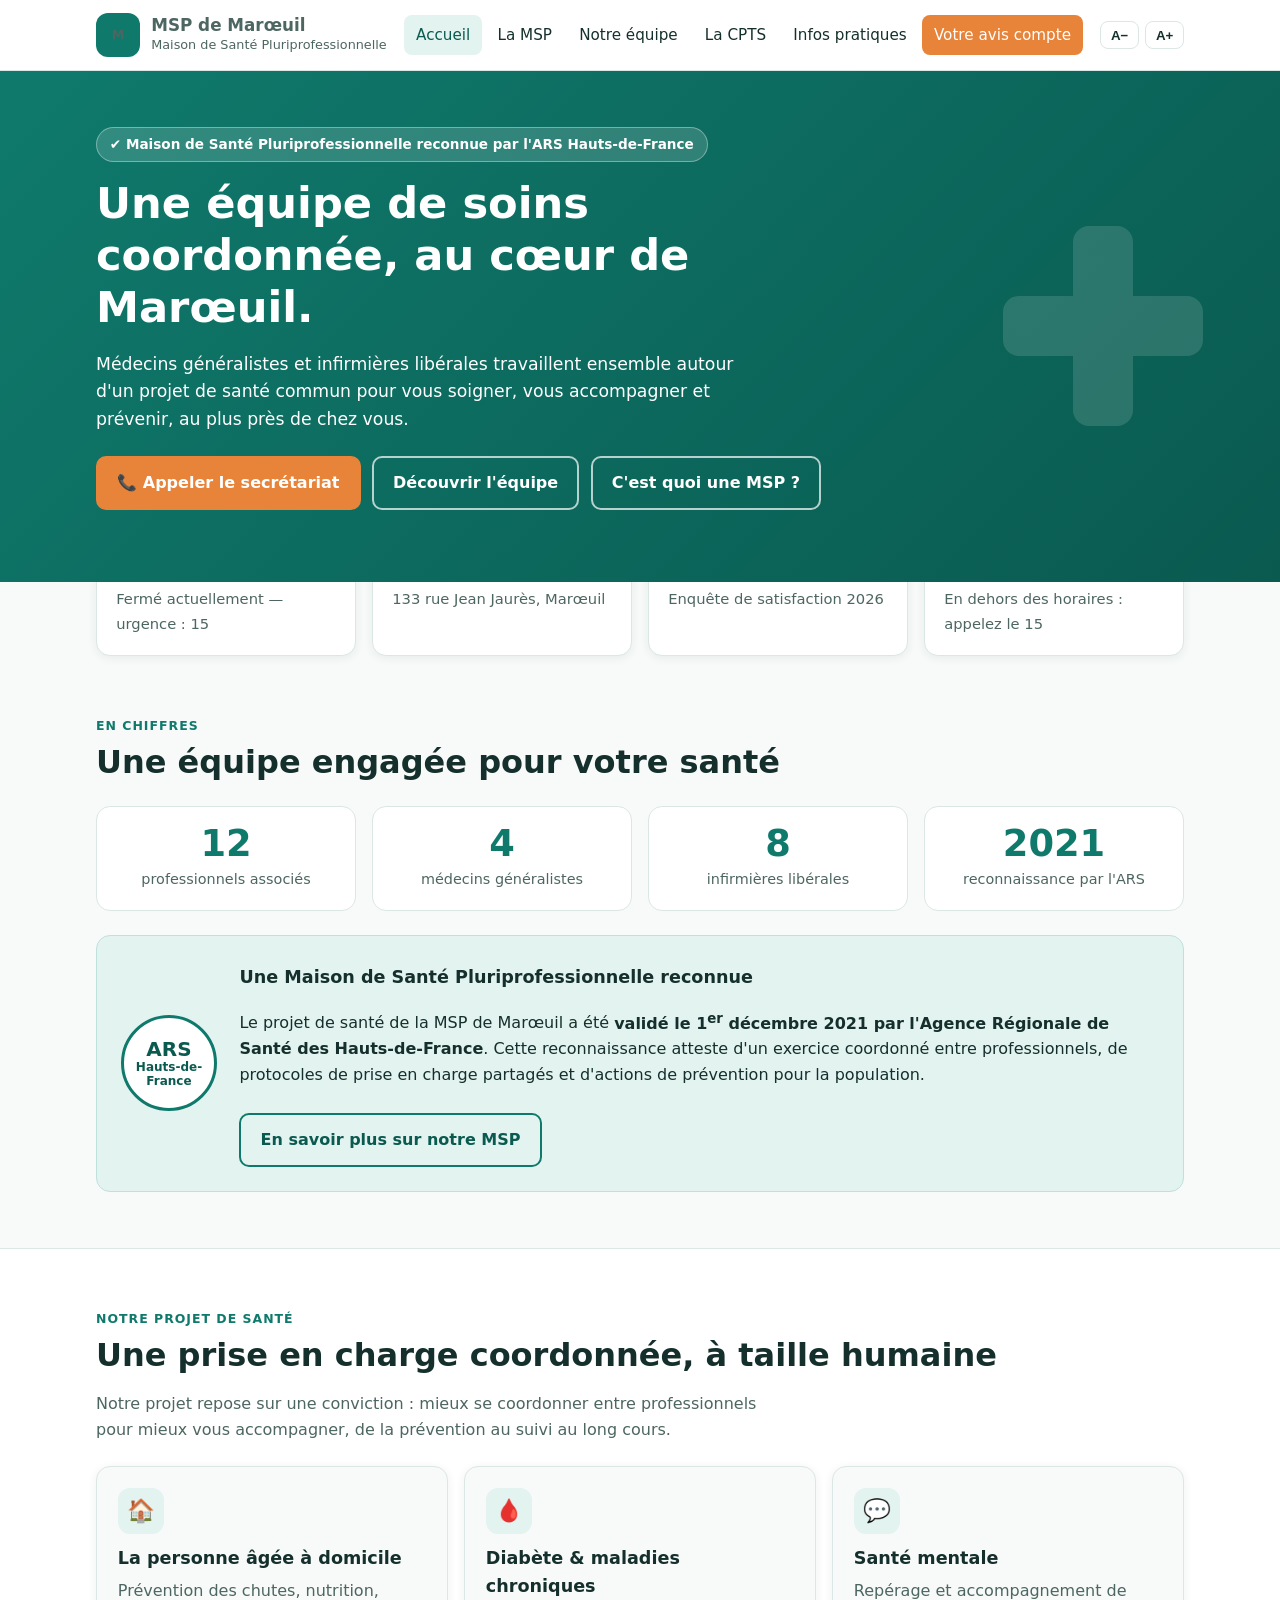
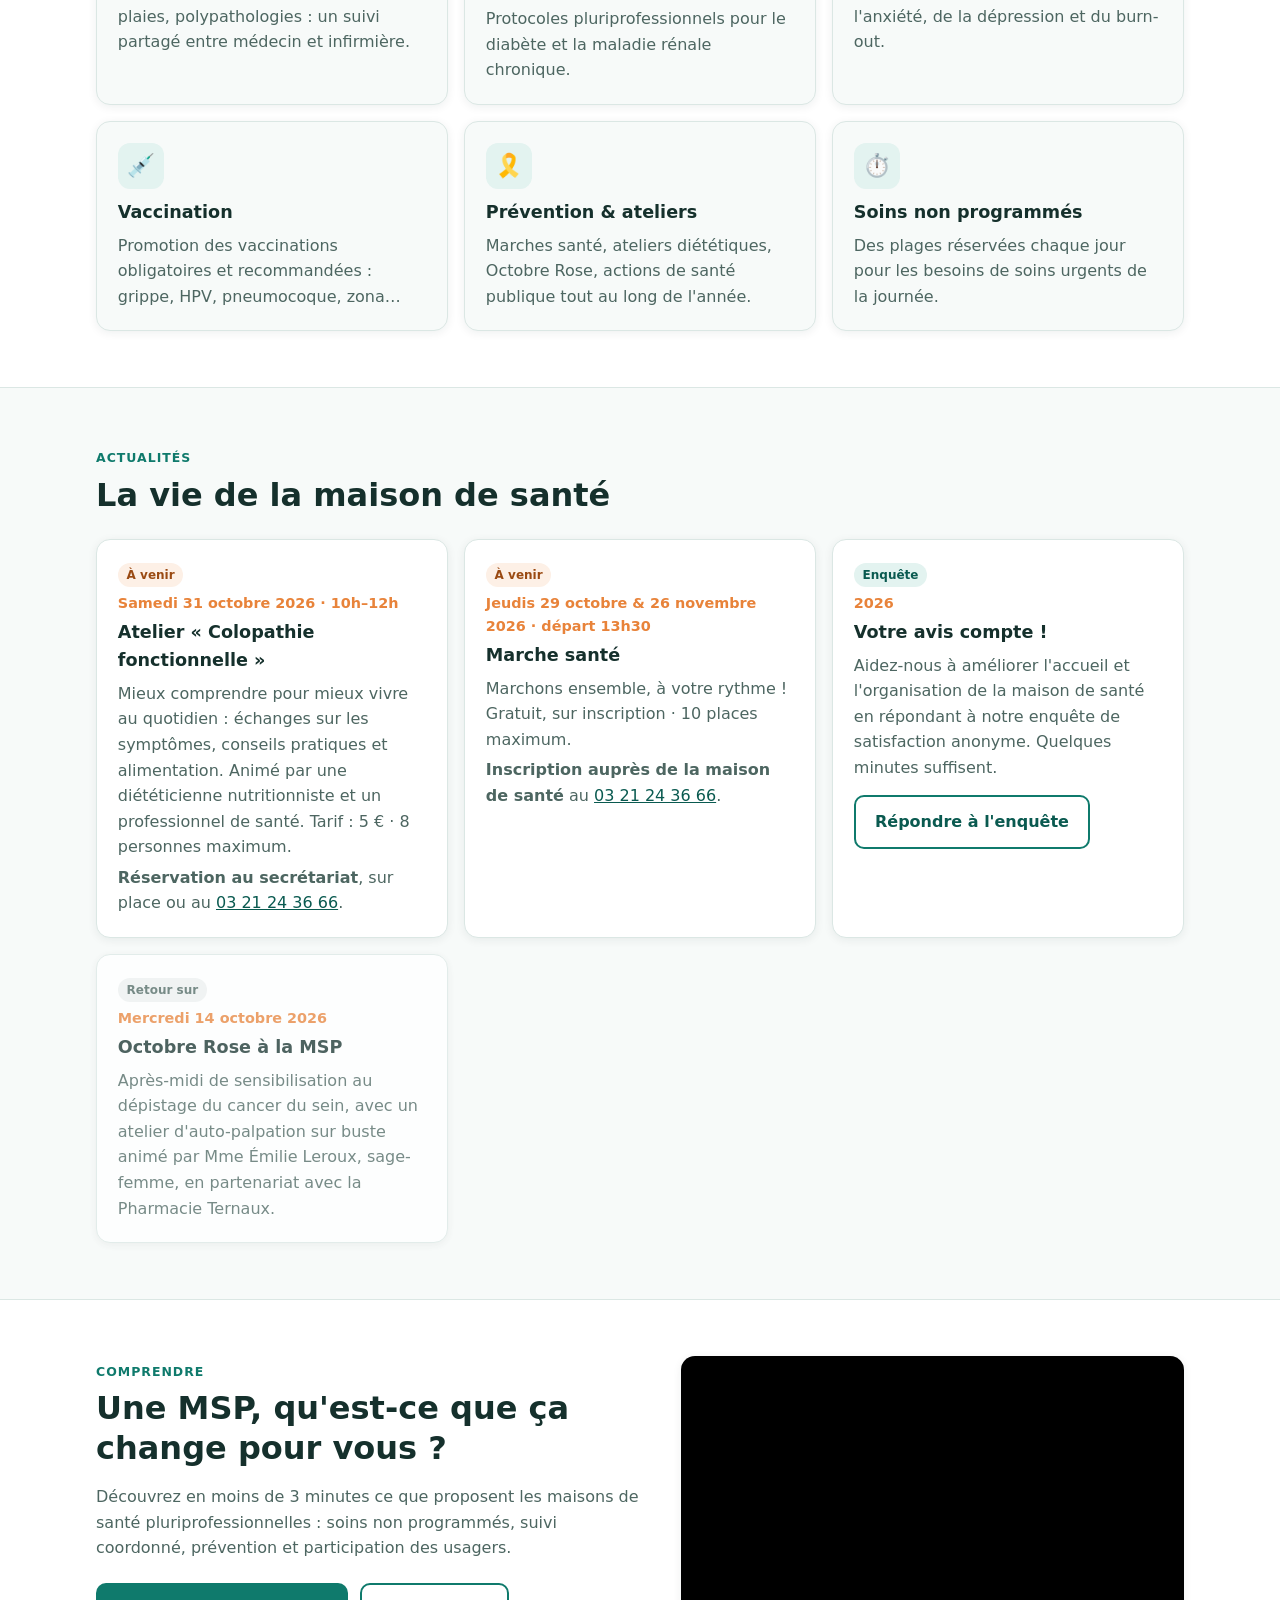
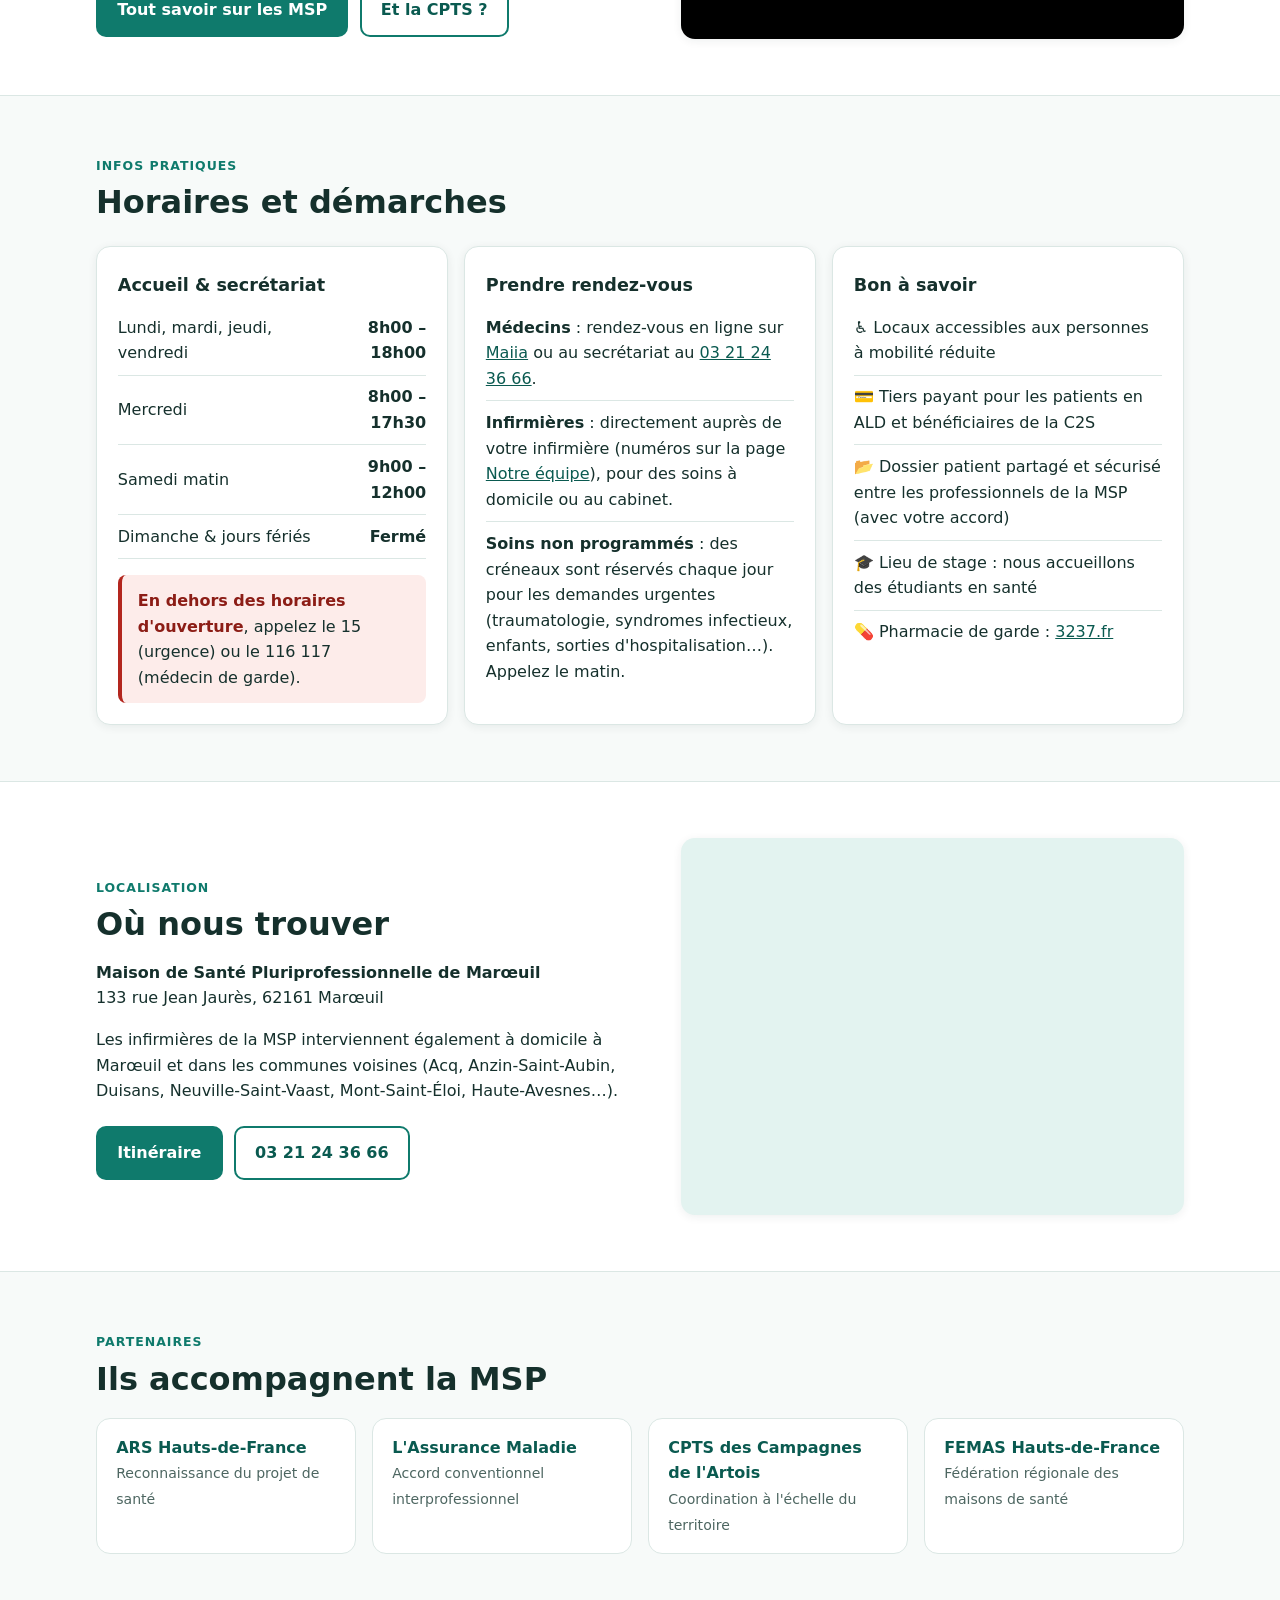
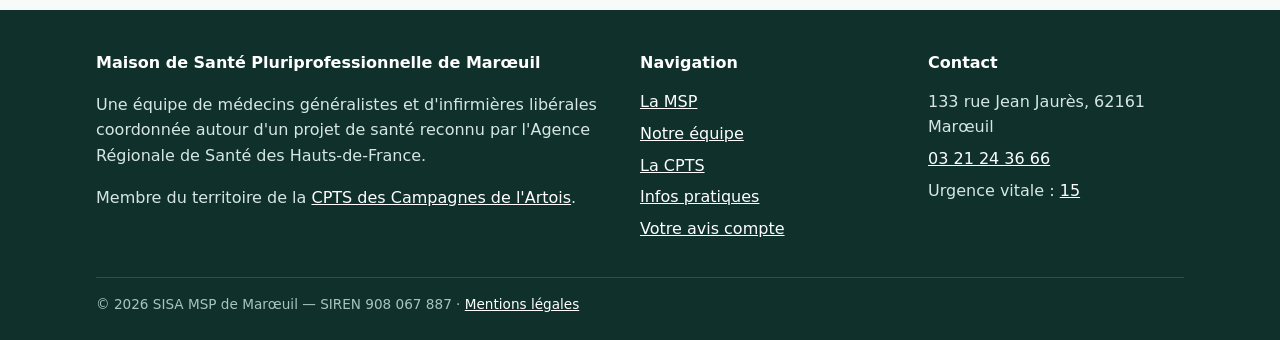
==== index.html @ 95bd5601 "Add files via upload" ====
<!DOCTYPE html>
<html lang="fr">
<head>
<meta charset="utf-8">
<meta name="viewport" content="width=device-width, initial-scale=1">
<title>MSP de Marœuil — Maison de Santé Pluriprofessionnelle</title>
<meta name="description" content="Maison de Santé Pluriprofessionnelle de Marœuil reconnue par l'ARS Hauts-de-France : équipe, horaires, actualités et informations pratiques.">
<link rel="stylesheet" href="style.css">
<link rel="icon" href="data:image/svg+xml,%3Csvg xmlns='http://www.w3.org/2000/svg' viewBox='0 0 32 32'%3E%3Crect width='32' height='32' rx='8' fill='%230f7a6c'/%3E%3Cpath d='M13 7h6v6h6v6h-6v6h-6v-6H7v-6h6z' fill='%23fff'/%3E%3C/svg%3E">
</head>
<body>
<div class="progress" aria-hidden="true"></div>
<a class="skip" href="#main">Aller au contenu</a>
<header class="site">
  <div class="wrap bar">
    <a class="brand" href="index.html"><span class="logo" aria-hidden="true">M</span><span><strong>MSP de Marœuil</strong><span>Maison de Santé Pluriprofessionnelle</span></span></a>
    <nav class="main" aria-label="Navigation principale"><ul><li><a href="index.html" aria-current="page">Accueil</a></li><li><a href="msp.html">La MSP</a></li><li><a href="equipe.html">Notre équipe</a></li><li><a href="cpts.html">La CPTS</a></li><li><a href="index.html#infos">Infos pratiques</a></li><li><a class="cta" href="avis.html">Votre avis compte</a></li></ul></nav>
    <div class="tools">
      <button class="btn-icon" data-fs="-10" aria-label="Réduire la taille du texte">A−</button>
      <button class="btn-icon" data-fs="10" aria-label="Agrandir la taille du texte">A+</button>
      <button class="btn-icon menu-toggle" aria-expanded="false" aria-label="Ouvrir le menu">☰</button>
    </div>
  </div>
</header>
<main id="main">

<section class="hero">
  <div class="bubbles" aria-hidden="true"><span></span><span></span><span></span><span></span><span></span><span></span></div><div class="cross" aria-hidden="true"></div>
  <div class="wrap">
    <span class="label">✔ Maison de Santé Pluriprofessionnelle reconnue par l'ARS Hauts-de-France</span>
    <h1>Une équipe de soins coordonnée, au cœur de Marœuil.</h1>
    <p>Médecins généralistes et infirmières libérales travaillent ensemble autour d'un projet de santé commun pour vous soigner, vous accompagner et prévenir, au plus près de chez vous.</p>
    <div class="actions">
      <a class="btn primary" href="tel:+33321243666">📞 Appeler le secrétariat</a>
      <a class="btn ghost" href="equipe.html">Découvrir l'équipe</a>
      <a class="btn ghost" href="msp.html">C'est quoi une MSP ?</a>
    </div>
  </div>
</section>

<div class="wrap quick">
  <div class="grid">
    <a class="qcard reveal" href="#infos"><strong>Horaires</strong><span id="open-status">Lun–ven 8h–18h (mer. 17h30) · sam 9h–12h</span></a>
    <a class="qcard reveal d1" href="#localisation"><strong>Nous trouver</strong><span>133 rue Jean Jaurès, Marœuil</span></a>
    <a class="qcard reveal d2" href="avis.html"><strong>Votre avis compte</strong><span>Enquête de satisfaction 2026</span></a>
    <a class="qcard urgent reveal d3" href="tel:15"><strong>Urgence</strong><span>En dehors des horaires : appelez le 15</span></a>
  </div>
</div>

<section class="block">
  <div class="wrap">
    <span class="eyebrow">En chiffres</span>
    <h2>Une équipe engagée pour votre santé</h2>
    <div class="stats">
      <div class="stat reveal"><div class="num" data-count="12">12</div><div class="lbl">professionnels associés</div></div>
      <div class="stat reveal d1"><div class="num" data-count="4">4</div><div class="lbl">médecins généralistes</div></div>
      <div class="stat reveal d2"><div class="num" data-count="8">8</div><div class="lbl">infirmières libérales</div></div>
      <div class="stat reveal d3"><div class="num" data-count="2021">2021</div><div class="lbl">reconnaissance par l'ARS</div></div>
    </div>
    <div class="label-ars reveal">
      <div class="seal"><span><b>ARS</b>Hauts-de-<br>France</span></div>
      <div>
        <h3>Une Maison de Santé Pluriprofessionnelle reconnue</h3>
        <p>Le projet de santé de la MSP de Marœuil a été <strong>validé le 1<sup>er</sup> décembre 2021 par l'Agence Régionale de Santé des Hauts-de-France</strong>. Cette reconnaissance atteste d'un exercice coordonné entre professionnels, de protocoles de prise en charge partagés et d'actions de prévention pour la population.</p>
        <a class="btn outline" href="msp.html" style="margin-top:.6rem">En savoir plus sur notre MSP</a>
      </div>
    </div>
  </div>
</section>

<section class="block alt" id="projet">
  <div class="wrap">
    <span class="eyebrow">Notre projet de santé</span>
    <h2>Une prise en charge coordonnée, à taille humaine</h2>
    <p class="lead">Notre projet repose sur une conviction : mieux se coordonner entre professionnels pour mieux vous accompagner, de la prévention au suivi au long cours.</p>
    <div class="cards">
      <div class="card reveal"><div class="ico">🏠</div><h3>La personne âgée à domicile</h3><p>Prévention des chutes, nutrition, plaies, polypathologies : un suivi partagé entre médecin et infirmière.</p></div>
      <div class="card reveal d1"><div class="ico">🩸</div><h3>Diabète &amp; maladies chroniques</h3><p>Protocoles pluriprofessionnels pour le diabète et la maladie rénale chronique.</p></div>
      <div class="card reveal d2"><div class="ico">💬</div><h3>Santé mentale</h3><p>Repérage et accompagnement de l'anxiété, de la dépression et du burn-out.</p></div>
      <div class="card reveal"><div class="ico">💉</div><h3>Vaccination</h3><p>Promotion des vaccinations obligatoires et recommandées : grippe, HPV, pneumocoque, zona…</p></div>
      <div class="card reveal d1"><div class="ico">🎗️</div><h3>Prévention &amp; ateliers</h3><p>Marches santé, ateliers diététiques, Octobre Rose, actions de santé publique tout au long de l'année.</p></div>
      <div class="card reveal d2"><div class="ico">⏱️</div><h3>Soins non programmés</h3><p>Des plages réservées chaque jour pour les besoins de soins urgents de la journée.</p></div>
    </div>
  </div>
</section>

<section class="block" id="actualites">
  <div class="wrap">
    <span class="eyebrow">Actualités</span>
    <h2>La vie de la maison de santé</h2>
    <div class="news">
      <article class="card reveal">
        <span class="tag orange">À venir</span>
        <p class="date">Samedi 31 octobre 2026 · 10h–12h</p>
        <h3>Atelier « Colopathie fonctionnelle »</h3>
        <p>Mieux comprendre pour mieux vivre au quotidien : échanges sur les symptômes, conseils pratiques et alimentation. Animé par une diététicienne nutritionniste et un professionnel de santé. Tarif : 5 € · 8 personnes maximum.</p>
        <p><strong>Réservation au secrétariat</strong>, sur place ou au <a href="tel:+33321243666">03 21 24 36 66</a>.</p>
      </article>
      <article class="card reveal d1">
        <span class="tag orange">À venir</span>
        <p class="date">Jeudis 29 octobre &amp; 26 novembre 2026 · départ 13h30</p>
        <h3>Marche santé</h3>
        <p>Marchons ensemble, à votre rythme ! Gratuit, sur inscription · 10 places maximum.</p>
        <p><strong>Inscription auprès de la maison de santé</strong> au <a href="tel:+33321243666">03 21 24 36 66</a>.</p>
      </article>
      <article class="card reveal d2">
        <span class="tag">Enquête</span>
        <p class="date">2026</p>
        <h3>Votre avis compte !</h3>
        <p>Aidez-nous à améliorer l'accueil et l'organisation de la maison de santé en répondant à notre enquête de satisfaction anonyme. Quelques minutes suffisent.</p>
        <p><a class="btn outline" href="avis.html" style="margin-top:.6rem">Répondre à l'enquête</a></p>
      </article>
      <article class="card past reveal">
        <span class="tag grey">Retour sur</span>
        <p class="date">Mercredi 14 octobre 2026</p>
        <h3>Octobre Rose à la MSP</h3>
        <p>Après-midi de sensibilisation au dépistage du cancer du sein, avec un atelier d'auto-palpation sur buste animé par Mme Émilie Leroux, sage-femme, en partenariat avec la Pharmacie Ternaux.</p>
      </article>
    </div>
  </div>
</section>

<section class="block alt">
  <div class="wrap two">
    <div class="reveal">
      <span class="eyebrow">Comprendre</span>
      <h2>Une MSP, qu'est-ce que ça change pour vous ?</h2>
      <p class="lead">Découvrez en moins de 3 minutes ce que proposent les maisons de santé pluriprofessionnelles : soins non programmés, suivi coordonné, prévention et participation des usagers.</p>
      <div class="actions"><a class="btn solid" href="msp.html">Tout savoir sur les MSP</a><a class="btn outline" href="cpts.html">Et la CPTS ?</a></div>
    </div>
    <div class="video reveal d1"><iframe src="https://www.youtube-nocookie.com/embed/typ_v4BaPTs" title="Vidéo de présentation des maisons de santé pluriprofessionnelles – FÉCOP et France Assos Santé" loading="lazy" allow="accelerometer; encrypted-media; gyroscope; picture-in-picture" allowfullscreen></iframe></div>
  </div>
</section>

<section class="block" id="infos">
  <div class="wrap">
    <span class="eyebrow">Infos pratiques</span>
    <h2>Horaires et démarches</h2>
    <div class="cards" style="grid-template-columns:repeat(auto-fit,minmax(280px,1fr))">
      <div class="card reveal">
        <h3>Accueil &amp; secrétariat</h3>
        <table class="hours"><tr><td>Lundi, mardi, jeudi, vendredi</td><td>8h00 – 18h00</td></tr><tr><td>Mercredi</td><td>8h00 – 17h30</td></tr><tr><td>Samedi matin</td><td>9h00 – 12h00</td></tr><tr><td>Dimanche &amp; jours fériés</td><td>Fermé</td></tr></table>
        <div class="alert"><strong>En dehors des horaires d'ouverture</strong>, appelez le 15 (urgence) ou le 116 117 (médecin de garde).</div>
      </div>
      <div class="card reveal d1">
        <h3>Prendre rendez-vous</h3>
        <ul class="clean">
          <li><strong>Médecins</strong> : rendez-vous en ligne sur <a href="https://www.maiia.com/" target="_blank" rel="noopener">Maiia</a> ou au secrétariat au <a href="tel:+33321243666">03 21 24 36 66</a>.</li>
          <li><strong>Infirmières</strong> : directement auprès de votre infirmière (numéros sur la page <a href="equipe.html">Notre équipe</a>), pour des soins à domicile ou au cabinet.</li>
          <li><strong>Soins non programmés</strong> : des créneaux sont réservés chaque jour pour les demandes urgentes (traumatologie, syndromes infectieux, enfants, sorties d'hospitalisation…). Appelez le matin.</li>
        </ul>
      </div>
      <div class="card reveal d2">
        <h3>Bon à savoir</h3>
        <ul class="clean">
          <li>♿ Locaux accessibles aux personnes à mobilité réduite</li>
          <li>💳 Tiers payant pour les patients en ALD et bénéficiaires de la C2S</li>
          <li>📂 Dossier patient partagé et sécurisé entre les professionnels de la MSP (avec votre accord)</li>
          <li>🎓 Lieu de stage : nous accueillons des étudiants en santé</li>
          <li>💊 Pharmacie de garde : <a href="https://www.3237.fr" target="_blank" rel="noopener">3237.fr</a></li>
        </ul>
      </div>
    </div>
  </div>
</section>

<section class="block alt" id="localisation">
  <div class="wrap two">
    <div class="reveal">
      <span class="eyebrow">Localisation</span>
      <h2>Où nous trouver</h2>
      <p><strong>Maison de Santé Pluriprofessionnelle de Marœuil</strong><br>133 rue Jean Jaurès, 62161 Marœuil</p>
      <p>Les infirmières de la MSP interviennent également à domicile à Marœuil et dans les communes voisines (Acq, Anzin-Saint-Aubin, Duisans, Neuville-Saint-Vaast, Mont-Saint-Éloi, Haute-Avesnes…).</p>
      <div class="actions"><a class="btn solid" href="https://www.google.com/maps/dir/?api=1&destination=133+rue+Jean+Jaur%C3%A8s+62161+Maroeuil" target="_blank" rel="noopener">Itinéraire</a><a class="btn outline" href="tel:+33321243666">03 21 24 36 66</a></div>
    </div>
    <div class="video reveal d1" style="aspect-ratio:4/3;background:var(--brand-soft)"><iframe src="https://www.google.com/maps?q=133+rue+Jean+Jaur%C3%A8s+62161+Maroeuil&amp;output=embed" title="Plan d'accès à la MSP de Marœuil" loading="lazy"></iframe></div>
  </div>
</section>

<section class="block">
  <div class="wrap">
    <span class="eyebrow">Partenaires</span>
    <h2>Ils accompagnent la MSP</h2>
    <div class="partners">
      <a class="partner reveal" href="https://www.hauts-de-france.ars.sante.fr/" target="_blank" rel="noopener"><strong>ARS Hauts-de-France</strong><span>Reconnaissance du projet de santé</span></a>
      <a class="partner reveal d1" href="https://www.ameli.fr/" target="_blank" rel="noopener"><strong>L'Assurance Maladie</strong><span>Accord conventionnel interprofessionnel</span></a>
      <a class="partner reveal d2" href="https://cptscampagnesartois.fr/" target="_blank" rel="noopener"><strong>CPTS des Campagnes de l'Artois</strong><span>Coordination à l'échelle du territoire</span></a>
      <a class="partner reveal d3" href="https://www.femas-hdf.fr/" target="_blank" rel="noopener"><strong>FEMAS Hauts-de-France</strong><span>Fédération régionale des maisons de santé</span></a>
    </div>
  </div>
</section>

</main>
<footer class="site">
  <div class="wrap">
    <div class="fgrid">
      <div>
        <h4>Maison de Santé Pluriprofessionnelle de Marœuil</h4>
        <p>Une équipe de médecins généralistes et d'infirmières libérales coordonnée autour d'un projet de santé reconnu par l'Agence Régionale de Santé des Hauts-de-France.</p>
        <p>Membre du territoire de la <a href="https://cptscampagnesartois.fr/" target="_blank" rel="noopener">CPTS des Campagnes de l'Artois</a>.</p>
      </div>
      <div>
        <h4>Navigation</h4>
        <ul><li><a href="msp.html">La MSP</a></li><li><a href="equipe.html">Notre équipe</a></li><li><a href="cpts.html">La CPTS</a></li><li><a href="index.html#infos">Infos pratiques</a></li><li><a href="avis.html">Votre avis compte</a></li></ul>
      </div>
      <div>
        <h4>Contact</h4>
        <ul><li>133 rue Jean Jaurès, 62161 Marœuil</li><li><a href="tel:+33321243666">03 21 24 36 66</a></li><li>Urgence vitale : <a href="tel:15">15</a></li></ul>
      </div>
    </div>
    <div class="legal">© <span id="year">2026</span> SISA MSP de Marœuil — SIREN 908 067 887 · <a href="#">Mentions légales</a></div>
  </div>
</footer>
<button class="totop" aria-label="Retour en haut">↑</button>
<script src="main.js"></script>
</body>
</html>
---- style.css ----
:root{
  --bg:#f7faf9; --surface:#ffffff; --ink:#15302c; --muted:#4d6661; --line:#dbe7e4;
  --brand:#0f7a6c; --brand-dark:#0a5a50; --brand-soft:#e3f3f0; --accent:#e8833a; --accent-soft:#fdf0e6;
  --radius:14px; --shadow:0 2px 10px rgba(16,48,44,.07);
  --fs:1rem;
}
*{box-sizing:border-box}
html{font-size:var(--fs);scroll-behavior:smooth}
body{margin:0;background:var(--bg);color:var(--ink);font-family:system-ui,-apple-system,"Segoe UI",Roboto,Arial,sans-serif;line-height:1.6}
a{color:var(--brand-dark)}
img{max-width:100%}
.skip{position:absolute;left:-999px;top:0;background:var(--brand);color:#fff;padding:.5rem 1rem;z-index:100}
.skip:focus{left:0}
.wrap{max-width:1120px;margin:0 auto;padding:0 16px}

/* Header */
header.site{background:var(--surface);border-bottom:1px solid var(--line);position:sticky;top:0;z-index:50}
.bar{display:flex;align-items:center;justify-content:space-between;gap:1rem;min-height:70px}
.brand{display:flex;align-items:center;gap:.7rem;text-decoration:none;color:var(--ink)}
.logo{width:44px;height:44px;border-radius:12px;background:var(--brand);display:grid;place-items:center;color:#fff;font-weight:800;font-size:1.25rem;flex:none}
.brand strong{display:block;font-size:1.05rem;line-height:1.2}
.brand span{font-size:.8rem;color:var(--muted)}
nav.main ul{list-style:none;display:flex;gap:.2rem;margin:0;padding:0;flex-wrap:wrap}
nav.main a{display:block;padding:.5rem .75rem;border-radius:8px;text-decoration:none;color:var(--ink);font-weight:500;font-size:.95rem}
nav.main a:hover,nav.main a[aria-current="page"]{background:var(--brand-soft);color:var(--brand-dark)}
nav.main a.cta{background:var(--accent);color:#fff}
nav.main a.cta:hover{background:#cf6f28;color:#fff}
.tools{display:flex;gap:.4rem;align-items:center}
.btn-icon{border:1px solid var(--line);background:var(--surface);border-radius:8px;padding:.35rem .6rem;cursor:pointer;font-weight:700;color:var(--ink)}
.menu-toggle{display:none}
@media (max-width:900px){
  .menu-toggle{display:inline-block}
  nav.main{display:none;position:absolute;left:0;right:0;top:70px;background:var(--surface);border-bottom:1px solid var(--line);padding:.5rem 16px 1rem}
  nav.main.open{display:block}
  nav.main ul{flex-direction:column}
}

/* Hero */
.hero{background:linear-gradient(135deg,var(--brand) 0%,var(--brand-dark) 100%);color:#fff;padding:3.5rem 0 4.5rem}
.hero .label{display:inline-flex;align-items:center;gap:.5rem;background:rgba(255,255,255,.15);border:1px solid rgba(255,255,255,.35);padding:.35rem .8rem;border-radius:999px;font-size:.85rem;font-weight:600}
.hero h1{font-size:clamp(1.8rem,4vw,2.7rem);line-height:1.2;margin:1rem 0 .8rem;max-width:22ch}
.hero p{max-width:60ch;font-size:1.08rem;opacity:.95}
.actions{display:flex;flex-wrap:wrap;gap:.7rem;margin-top:1.4rem}
.btn{display:inline-block;padding:.75rem 1.2rem;border-radius:10px;font-weight:600;text-decoration:none;border:2px solid transparent}
.btn.primary{background:var(--accent);color:#fff}
.btn.primary:hover{background:#cf6f28}
.btn.ghost{border-color:rgba(255,255,255,.7);color:#fff}
.btn.ghost:hover{background:rgba(255,255,255,.12)}
.btn.outline{border-color:var(--brand);color:var(--brand-dark);background:transparent}
.btn.outline:hover{background:var(--brand-soft)}
.btn.solid{background:var(--brand);color:#fff}
.btn.solid:hover{background:var(--brand-dark)}

/* Quick access */
.quick{margin-top:-2.5rem}
.quick .grid{display:grid;grid-template-columns:repeat(4,1fr);gap:1rem}
@media (max-width:900px){.quick .grid{grid-template-columns:repeat(2,1fr)}}
@media (max-width:520px){.quick .grid{grid-template-columns:1fr}}
.qcard{background:var(--surface);border-radius:var(--radius);box-shadow:var(--shadow);padding:1.1rem 1.2rem;text-decoration:none;color:var(--ink);border:1px solid var(--line);display:block}
.qcard:hover{border-color:var(--brand)}
.qcard strong{display:block;color:var(--brand-dark)}
.qcard span{font-size:.92rem;color:var(--muted)}
.qcard.urgent strong{color:#b3261e}

/* Sections */
section.block{padding:3.5rem 0}
section.alt{background:var(--surface);border-top:1px solid var(--line);border-bottom:1px solid var(--line)}
.eyebrow{text-transform:uppercase;letter-spacing:.08em;font-size:.78rem;font-weight:700;color:var(--brand)}
h2{font-size:clamp(1.45rem,3vw,2rem);line-height:1.25;margin:.3rem 0 .8rem}
h3{margin:.2rem 0 .4rem;font-size:1.1rem}
.lead{color:var(--muted);max-width:68ch}
.cards{display:grid;grid-template-columns:repeat(3,1fr);gap:1rem;margin-top:1.5rem}
@media (max-width:860px){.cards{grid-template-columns:1fr}}
.card{background:var(--surface);border:1px solid var(--line);border-radius:var(--radius);padding:1.3rem;box-shadow:var(--shadow)}
section.alt .card{background:var(--bg)}
.card p{margin:.3rem 0 0;color:var(--muted)}
.tag{display:inline-block;font-size:.75rem;font-weight:700;padding:.15rem .55rem;border-radius:999px;background:var(--brand-soft);color:var(--brand-dark)}
.tag.orange{background:var(--accent-soft);color:#9a4a12}
.tag.grey{background:#eef1f1;color:var(--muted)}

/* ARS label */
.label-ars{display:grid;grid-template-columns:auto 1fr;gap:1.4rem;align-items:center;background:var(--brand-soft);border:1px solid #bfe1db;border-radius:var(--radius);padding:1.5rem;margin-top:1.5rem}
.seal{width:96px;height:96px;border-radius:50%;background:var(--surface);border:3px solid var(--brand);display:grid;place-items:center;text-align:center;font-weight:800;color:var(--brand-dark);font-size:.75rem;line-height:1.15;padding:.4rem}
.seal b{font-size:1.25rem;display:block}
@media (max-width:560px){.label-ars{grid-template-columns:1fr}}

/* Video */
.video{position:relative;aspect-ratio:16/9;border-radius:var(--radius);overflow:hidden;box-shadow:var(--shadow);background:#000}
.video iframe{position:absolute;inset:0;width:100%;height:100%;border:0}
.two{display:grid;grid-template-columns:1.1fr 1fr;gap:2rem;align-items:center}
@media (max-width:860px){.two{grid-template-columns:1fr}}
.small{font-size:.85rem;color:var(--muted)}

/* Infos */
.hours{width:100%;border-collapse:collapse}
.hours td{padding:.55rem 0;border-bottom:1px solid var(--line)}
.hours td:last-child{text-align:right;font-weight:600}
.alert{background:#fdecea;border-left:4px solid #b3261e;padding:.8rem 1rem;border-radius:8px;margin-top:1rem}
.alert strong{color:#8c1d16}
ul.clean{list-style:none;padding:0;margin:0}
ul.clean li{padding:.55rem 0;border-bottom:1px solid var(--line)}
ul.clean li:last-child{border-bottom:0}

/* News */
.news{display:grid;grid-template-columns:repeat(3,1fr);gap:1rem;margin-top:1.5rem}
@media (max-width:860px){.news{grid-template-columns:1fr}}
.news .date{font-weight:700;color:var(--accent);font-size:.9rem}
.news .card.past{opacity:.75}

/* Team */
.filters{display:flex;flex-wrap:wrap;gap:.5rem;margin:1.5rem 0 1rem}
.chip{border:1px solid var(--line);background:var(--surface);border-radius:999px;padding:.45rem 1rem;cursor:pointer;font-weight:600;color:var(--ink);font-size:.95rem}
.chip[aria-pressed="true"]{background:var(--brand);border-color:var(--brand);color:#fff}
.search{width:100%;max-width:420px;padding:.7rem .9rem;border:1px solid var(--line);border-radius:10px;font-size:1rem;background:var(--surface);color:var(--ink)}
.team{display:grid;grid-template-columns:repeat(3,1fr);gap:1rem;margin-top:1rem}
@media (max-width:900px){.team{grid-template-columns:repeat(2,1fr)}}
@media (max-width:560px){.team{grid-template-columns:1fr}}
.pro{background:var(--surface);border:1px solid var(--line);border-radius:var(--radius);padding:1.2rem;box-shadow:var(--shadow);display:flex;flex-direction:column;gap:.4rem}
.pro .head{display:flex;gap:.8rem;align-items:center}
.avatar{width:52px;height:52px;border-radius:50%;display:grid;place-items:center;font-weight:800;color:#fff;background:var(--brand);flex:none}
.avatar.ide{background:#3d7fb8}
.pro h3{margin:0;font-size:1.05rem}
.pro .role{font-size:.9rem;color:var(--muted)}
.pro .meta{font-size:.92rem;color:var(--muted);margin:0}
.pro .act{margin-top:auto;padding-top:.5rem}
.empty{display:none;color:var(--muted);padding:1rem 0}

/* Avis */
.avis-hero{background:linear-gradient(135deg,var(--accent) 0%,#c8642a 100%)}
.steps{counter-reset:s;list-style:none;padding:0;display:grid;gap:.8rem;margin:1.2rem 0}
.steps li{counter-increment:s;display:flex;gap:.8rem;align-items:flex-start}
.steps li::before{content:counter(s);flex:none;width:30px;height:30px;border-radius:50%;background:var(--brand);color:#fff;display:grid;place-items:center;font-weight:700}
.bigcta{display:block;text-align:center;font-size:1.15rem;padding:1rem 1.2rem}

/* Partners */
.partners{display:flex;flex-wrap:wrap;gap:1rem;margin-top:1.2rem}
.partner{flex:1 1 200px;background:var(--surface);border:1px solid var(--line);border-radius:var(--radius);padding:1rem 1.2rem;text-decoration:none;color:var(--ink)}
.partner strong{display:block;color:var(--brand-dark)}
.partner span{font-size:.88rem;color:var(--muted)}

/* Footer */
footer.site{background:#10302b;color:#d6e7e3;padding:2.5rem 0 1.5rem;margin-top:0}
footer.site a{color:#fff}
.fgrid{display:grid;grid-template-columns:2fr 1fr 1fr;gap:2rem}
@media (max-width:760px){.fgrid{grid-template-columns:1fr}}
footer h4{color:#fff;margin:0 0 .6rem}
footer ul{list-style:none;padding:0;margin:0}
footer li{padding:.2rem 0}
.legal{border-top:1px solid rgba(255,255,255,.15);margin-top:2rem;padding-top:1rem;font-size:.85rem;color:#a9c4be}

:focus-visible{outline:3px solid var(--accent);outline-offset:2px}

/* ---------- Animations ---------- */
.hero{position:relative;overflow:hidden}
.hero .wrap{position:relative;z-index:1}
.bubbles span{position:absolute;bottom:-60px;border-radius:50%;background:rgba(255,255,255,.10);animation:rise linear infinite}
.bubbles span:nth-child(1){left:8%;width:40px;height:40px;animation-duration:14s}
.bubbles span:nth-child(2){left:22%;width:18px;height:18px;animation-duration:10s;animation-delay:2s}
.bubbles span:nth-child(3){left:45%;width:60px;height:60px;animation-duration:18s;animation-delay:4s}
.bubbles span:nth-child(4){left:68%;width:26px;height:26px;animation-duration:12s;animation-delay:1s}
.bubbles span:nth-child(5){left:85%;width:48px;height:48px;animation-duration:16s;animation-delay:3s}
.bubbles span:nth-child(6){left:93%;width:14px;height:14px;animation-duration:9s;animation-delay:5s}
@keyframes rise{0%{transform:translateY(0) scale(1);opacity:0}10%{opacity:1}100%{transform:translateY(-640px) scale(1.3);opacity:0}}
.hero .cross{position:absolute;right:6%;top:50%;transform:translateY(-50%);width:200px;height:200px;opacity:.13;z-index:0;animation:pulse 4s ease-in-out infinite}
.hero .cross::before,.hero .cross::after{content:"";position:absolute;background:#fff;border-radius:16px}
.hero .cross::before{left:35%;top:0;width:30%;height:100%}
.hero .cross::after{top:35%;left:0;height:30%;width:100%}
@keyframes pulse{0%,100%{transform:translateY(-50%) scale(1)}50%{transform:translateY(-50%) scale(1.08)}}
@media (max-width:700px){.hero .cross{display:none}}
.hero h1,.hero p,.hero .label,.hero .actions{animation:fadeUp .8s ease both}
.hero .label{animation-delay:.05s}.hero h1{animation-delay:.15s}.hero p{animation-delay:.3s}.hero .actions{animation-delay:.45s}
@keyframes fadeUp{from{opacity:0;transform:translateY(18px)}to{opacity:1;transform:none}}

.reveal{opacity:0;transform:translateY(26px);transition:opacity .7s ease,transform .7s ease}
.reveal.visible{opacity:1;transform:none}
.reveal.d1{transition-delay:.1s}.reveal.d2{transition-delay:.2s}.reveal.d3{transition-delay:.3s}

.card,.qcard,.pro,.partner{transition:transform .25s ease,box-shadow .25s ease,border-color .25s ease}
.card:hover,.qcard:hover,.pro:hover,.partner:hover{transform:translateY(-4px);box-shadow:0 10px 24px rgba(16,48,44,.13)}
.btn{transition:transform .2s ease,background .2s ease}
.btn:hover{transform:translateY(-2px)}
.ico{width:46px;height:46px;border-radius:12px;background:var(--brand-soft);display:grid;place-items:center;font-size:1.4rem;margin-bottom:.6rem;transition:transform .3s ease}
.card:hover .ico{transform:rotate(-8deg) scale(1.1)}
.seal{animation:spin-in 1.2s ease both}
@keyframes spin-in{from{transform:rotate(-180deg) scale(.3);opacity:0}to{transform:none;opacity:1}}
.badge-live{display:inline-flex;align-items:center;gap:.4rem}
.badge-live::before{content:"";width:8px;height:8px;border-radius:50%;background:#4ade80;box-shadow:0 0 0 0 rgba(74,222,128,.7);animation:ping 1.8s infinite}
@keyframes ping{0%{box-shadow:0 0 0 0 rgba(74,222,128,.7)}70%{box-shadow:0 0 0 10px rgba(74,222,128,0)}100%{box-shadow:0 0 0 0 rgba(74,222,128,0)}}

/* Stats counters */
.stats{display:grid;grid-template-columns:repeat(4,1fr);gap:1rem;margin-top:1.5rem}
@media (max-width:760px){.stats{grid-template-columns:repeat(2,1fr)}}
.stat{background:var(--surface);border:1px solid var(--line);border-radius:var(--radius);padding:1.2rem;text-align:center}
.stat .num{font-size:2.3rem;font-weight:800;color:var(--brand);line-height:1}
.stat .lbl{font-size:.9rem;color:var(--muted);margin-top:.3rem}

/* Page header (sub pages) */
.page-hero{background:linear-gradient(135deg,var(--brand) 0%,var(--brand-dark) 100%);color:#fff;padding:2.6rem 0 2.8rem;position:relative;overflow:hidden}
.page-hero h1{margin:.4rem 0 .4rem;font-size:clamp(1.7rem,4vw,2.4rem)}
.page-hero p{max-width:62ch;opacity:.95;margin:0}
.crumb{font-size:.85rem;opacity:.85}
.crumb a{color:#fff}
.page-hero.orange{background:linear-gradient(135deg,var(--accent) 0%,#c8642a 100%)}
.page-hero.blue{background:linear-gradient(135deg,#2f6fa8 0%,#1d4f7d 100%)}

/* Timeline / process */
.timeline{position:relative;margin:1.5rem 0 0;padding-left:1.6rem;border-left:3px solid var(--brand-soft)}
.timeline .step{position:relative;margin-bottom:1.3rem}
.timeline .step::before{content:"";position:absolute;left:-2.15rem;top:.3rem;width:16px;height:16px;border-radius:50%;background:var(--brand);border:3px solid var(--surface);box-shadow:0 0 0 2px var(--brand)}
.compare{display:grid;grid-template-columns:1fr 1fr;gap:1rem;margin-top:1.5rem}
@media (max-width:760px){.compare{grid-template-columns:1fr}}
.compare .card h3{display:flex;align-items:center;gap:.5rem}
.zoom{display:inline-block;padding:.2rem .6rem;border-radius:6px;background:var(--brand);color:#fff;font-size:.8rem;font-weight:700}
.zoom.blue{background:#2f6fa8}

/* Back to top */
.totop{position:fixed;right:18px;bottom:18px;width:46px;height:46px;border-radius:50%;background:var(--brand);color:#fff;border:0;font-size:1.3rem;cursor:pointer;box-shadow:var(--shadow);opacity:0;pointer-events:none;transition:opacity .3s,transform .3s;z-index:60}
.totop.show{opacity:1;pointer-events:auto}
.totop:hover{transform:translateY(-3px)}
.progress{position:fixed;left:0;top:0;height:3px;background:var(--accent);width:0;z-index:70}

@media (prefers-reduced-motion:reduce){
  *,*::before,*::after{animation:none!important;transition:none!important}
  .reveal{opacity:1;transform:none}
}
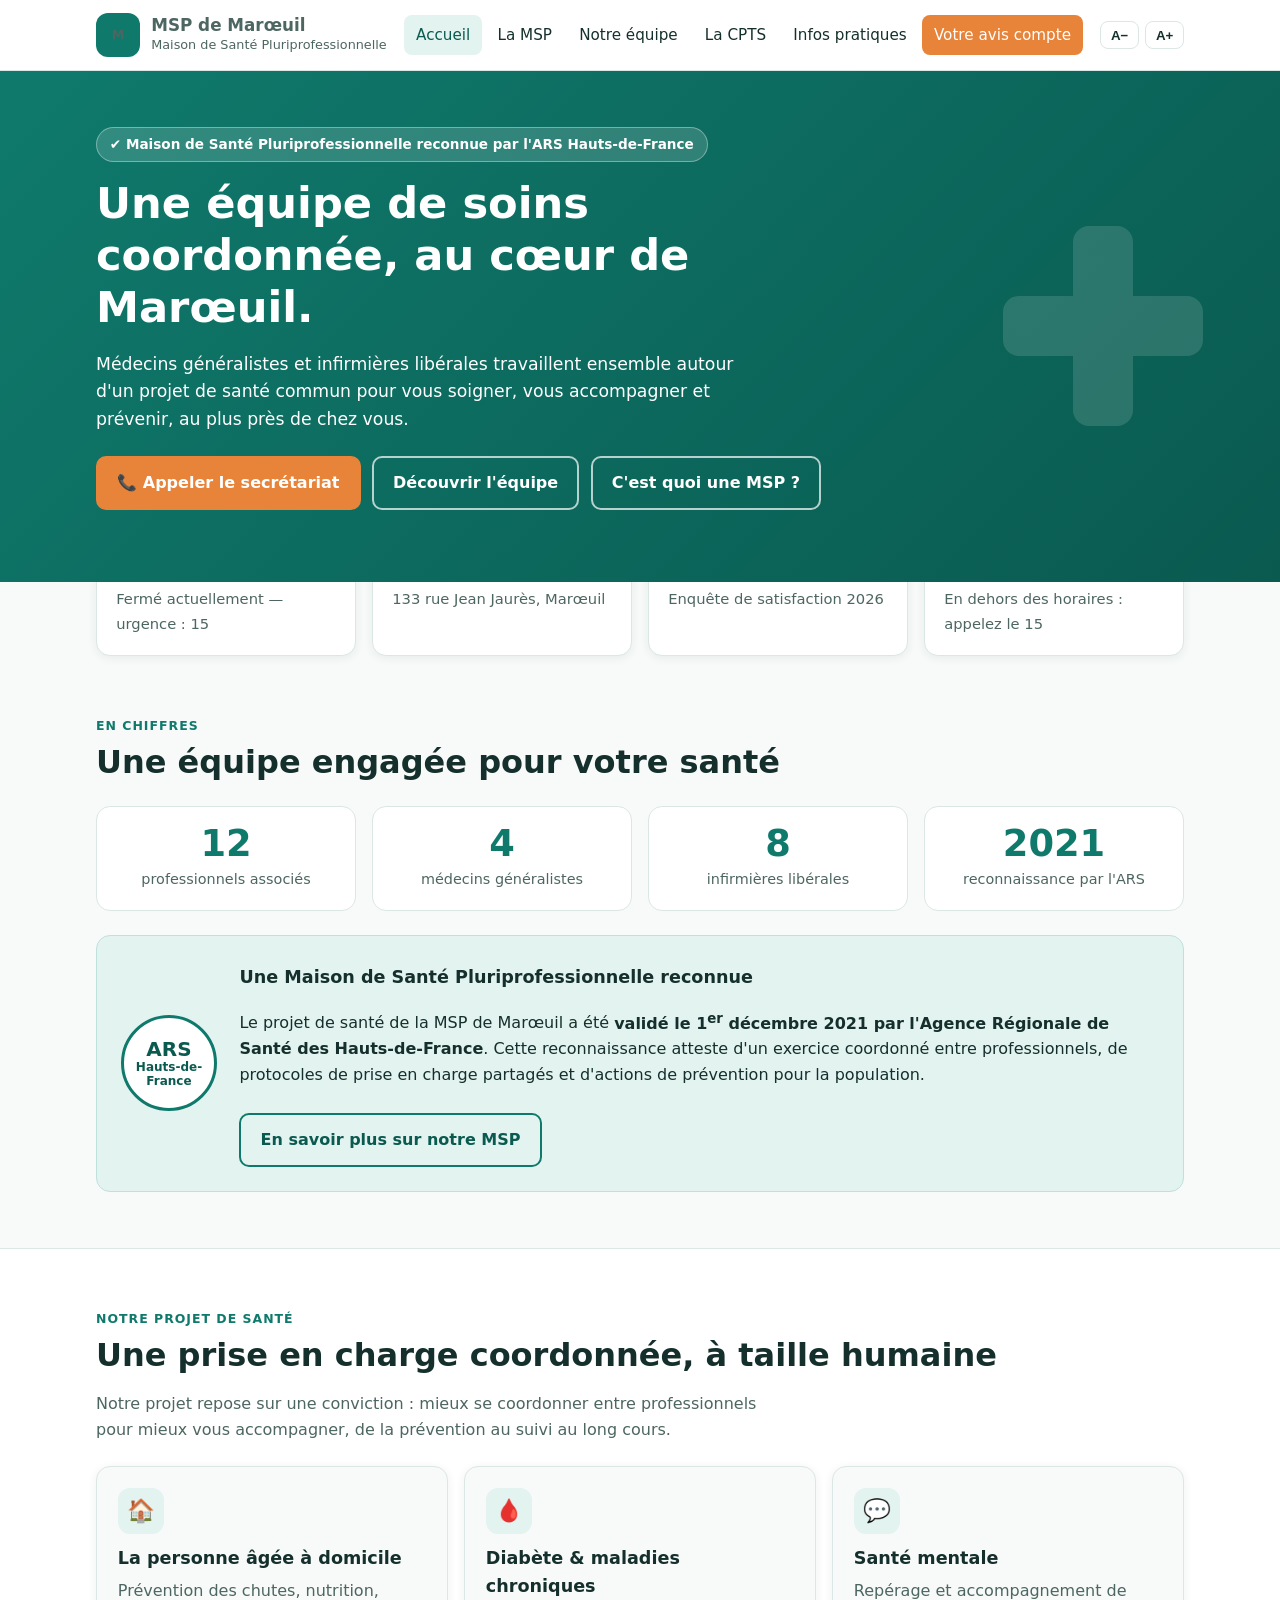
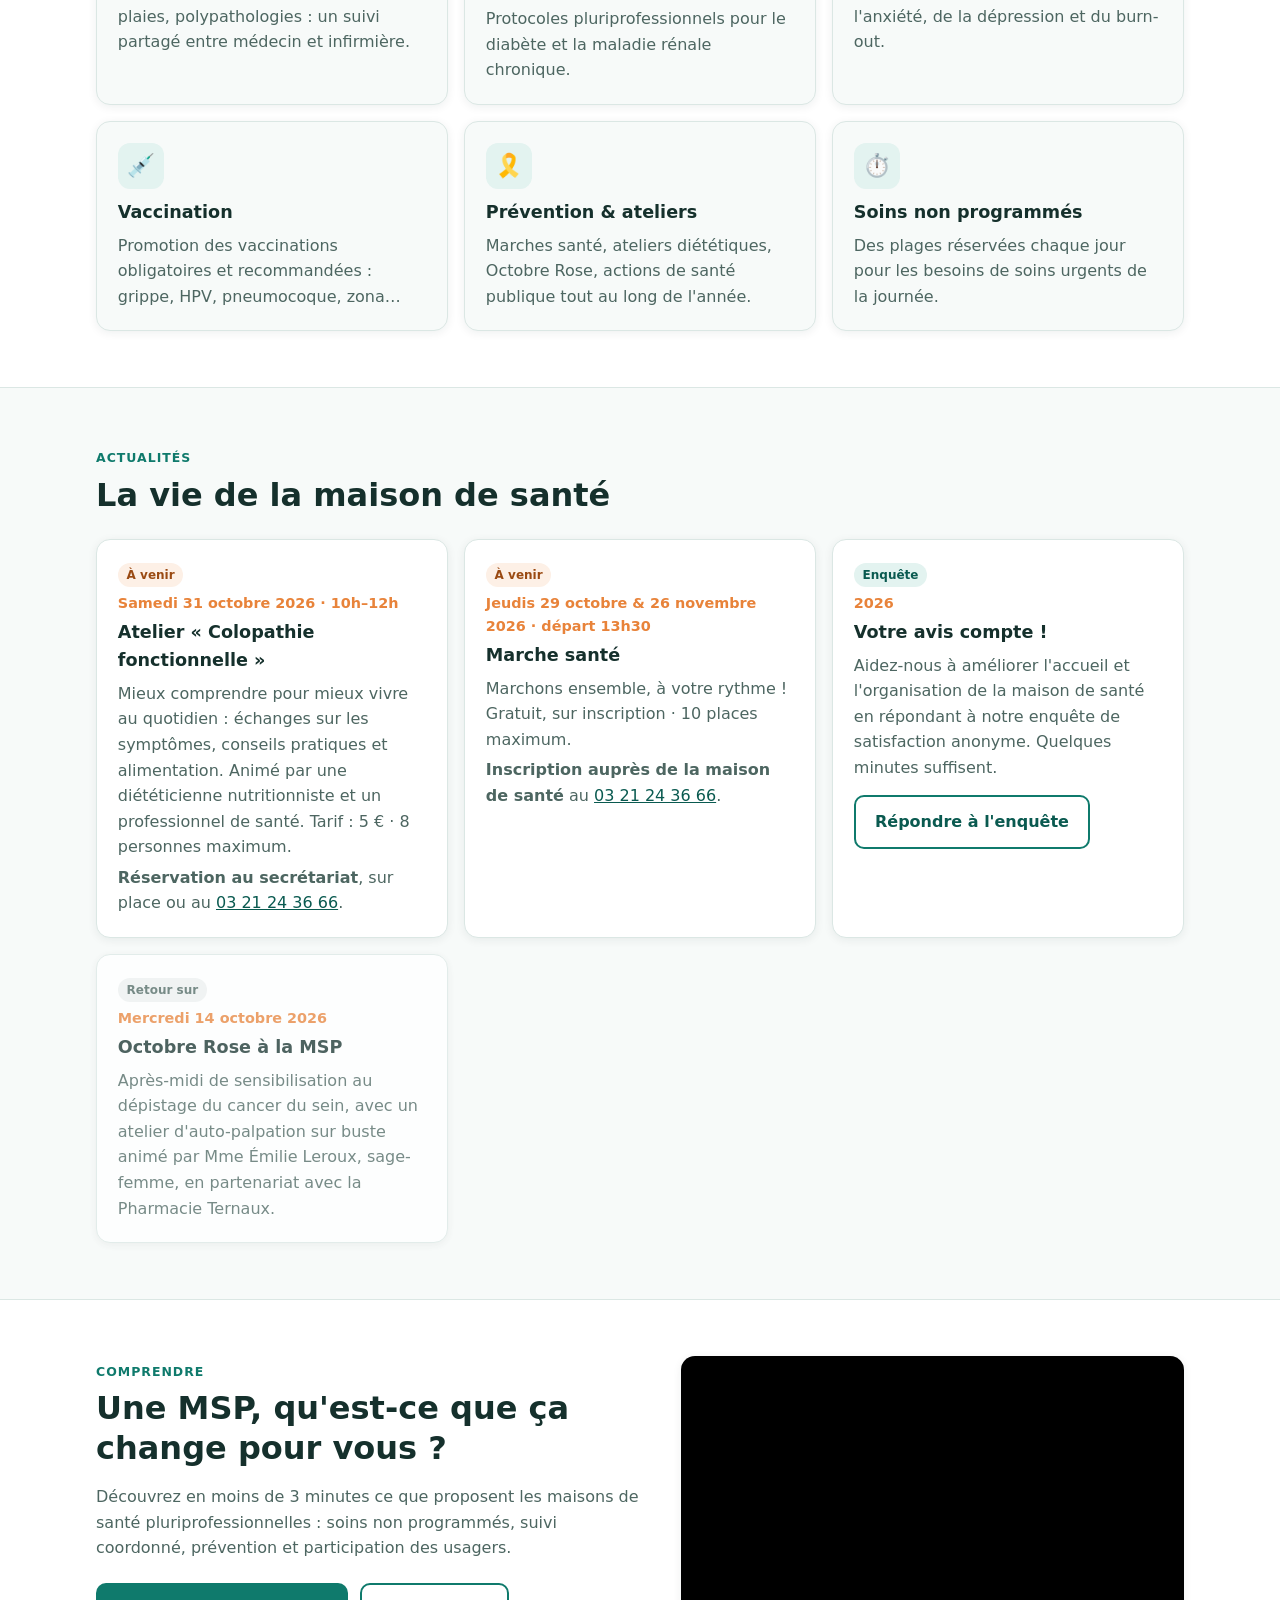
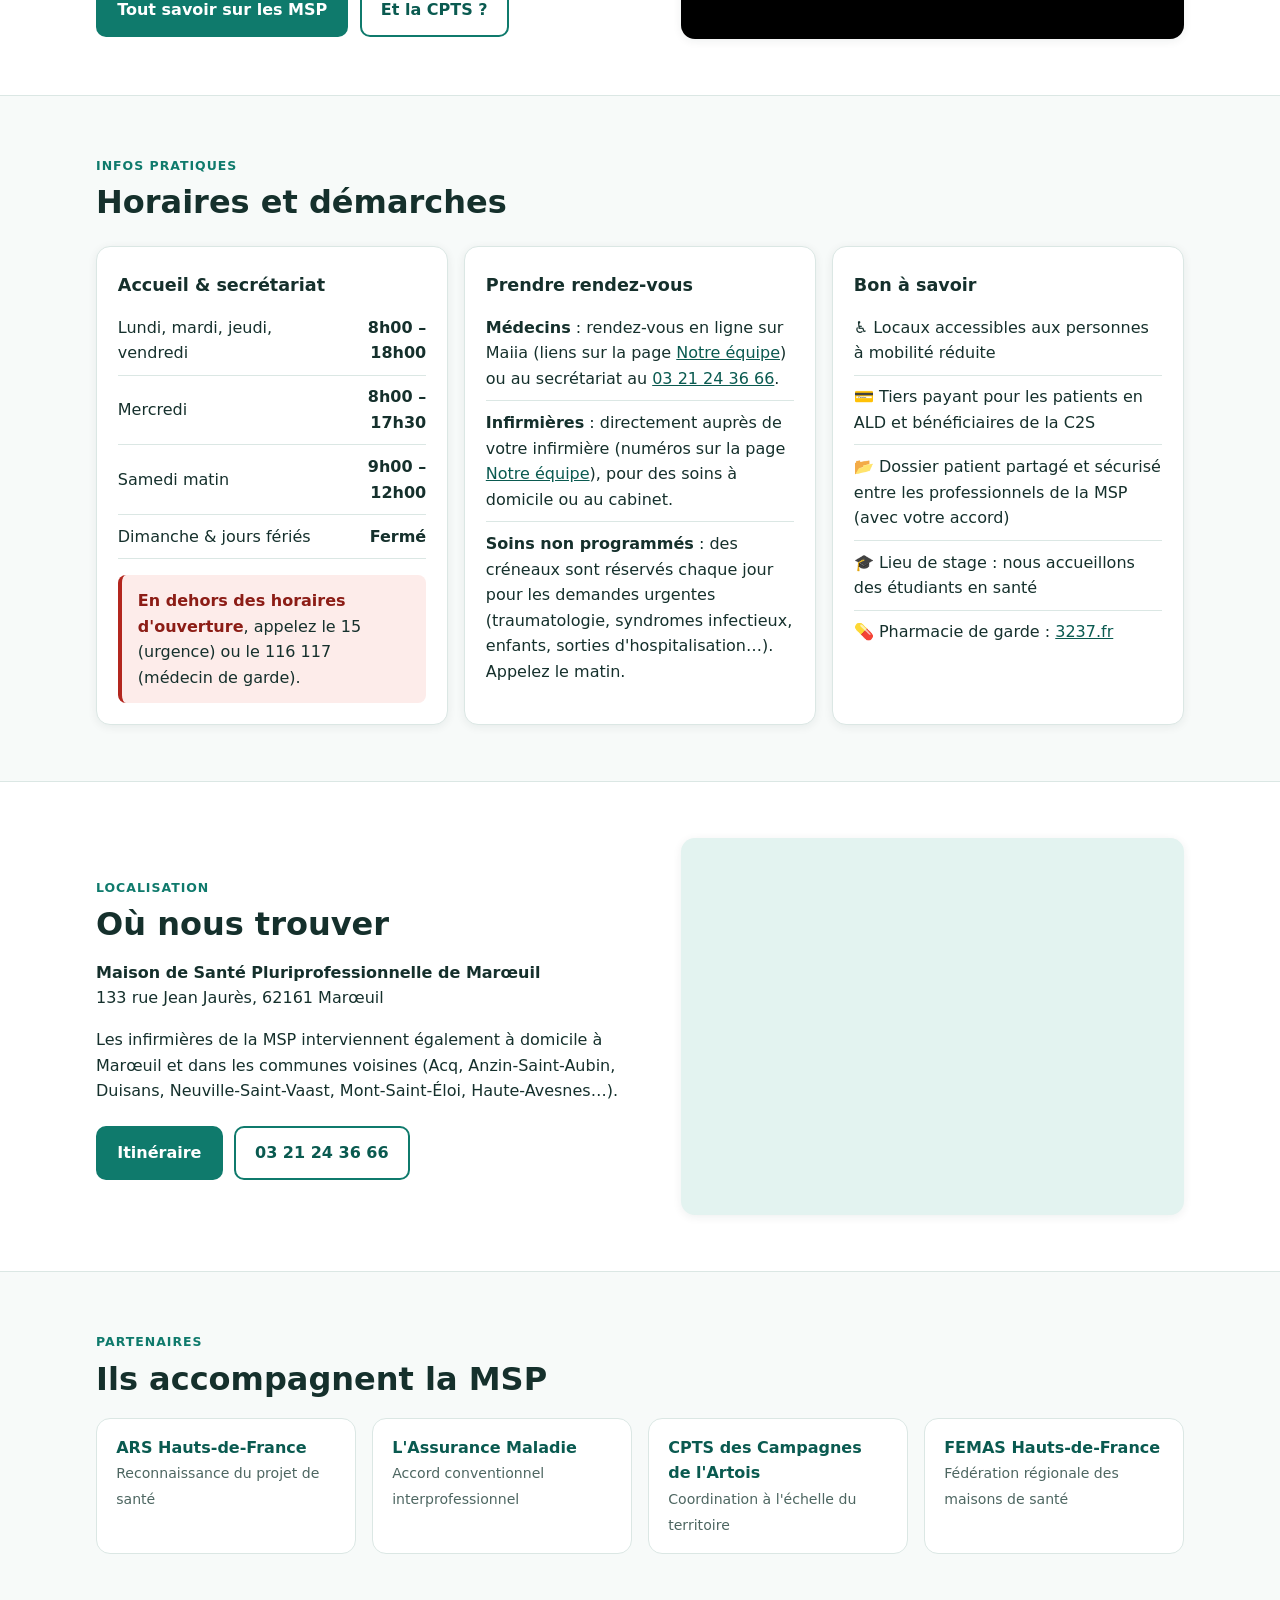
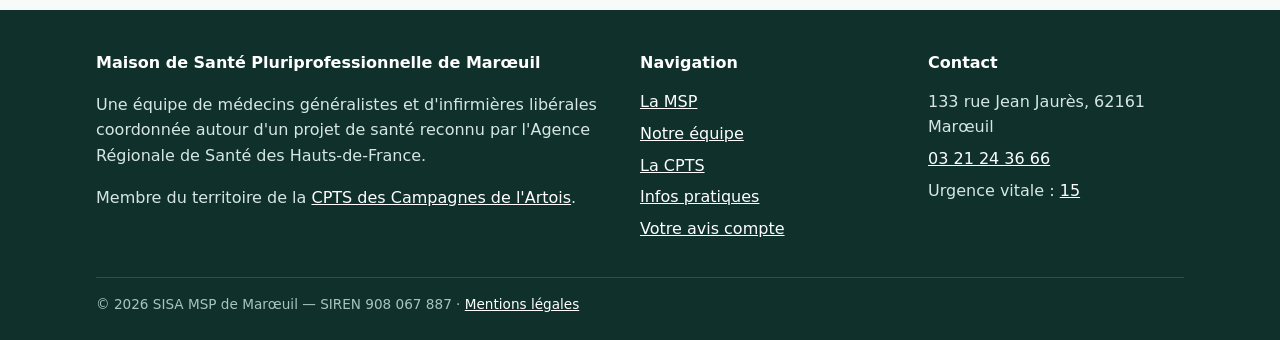
==== commit 5d39ea9f: "Add files via upload" ====
--- a/index.html
+++ b/index.html
@@ -145,7 +145,7 @@
       <div class="card reveal d1">
         <h3>Prendre rendez-vous</h3>
         <ul class="clean">
-          <li><strong>Médecins</strong> : rendez-vous en ligne sur <a href="https://www.maiia.com/" target="_blank" rel="noopener">Maiia</a> ou au secrétariat au <a href="tel:+33321243666">03 21 24 36 66</a>.</li>
+          <li><strong>Médecins</strong> : rendez-vous en ligne sur Maiia (liens sur la page <a href="equipe.html">Notre équipe</a>) ou au secrétariat au <a href="tel:+33321243666">03 21 24 36 66</a>.</li>
           <li><strong>Infirmières</strong> : directement auprès de votre infirmière (numéros sur la page <a href="equipe.html">Notre équipe</a>), pour des soins à domicile ou au cabinet.</li>
           <li><strong>Soins non programmés</strong> : des créneaux sont réservés chaque jour pour les demandes urgentes (traumatologie, syndromes infectieux, enfants, sorties d'hospitalisation…). Appelez le matin.</li>
         </ul>
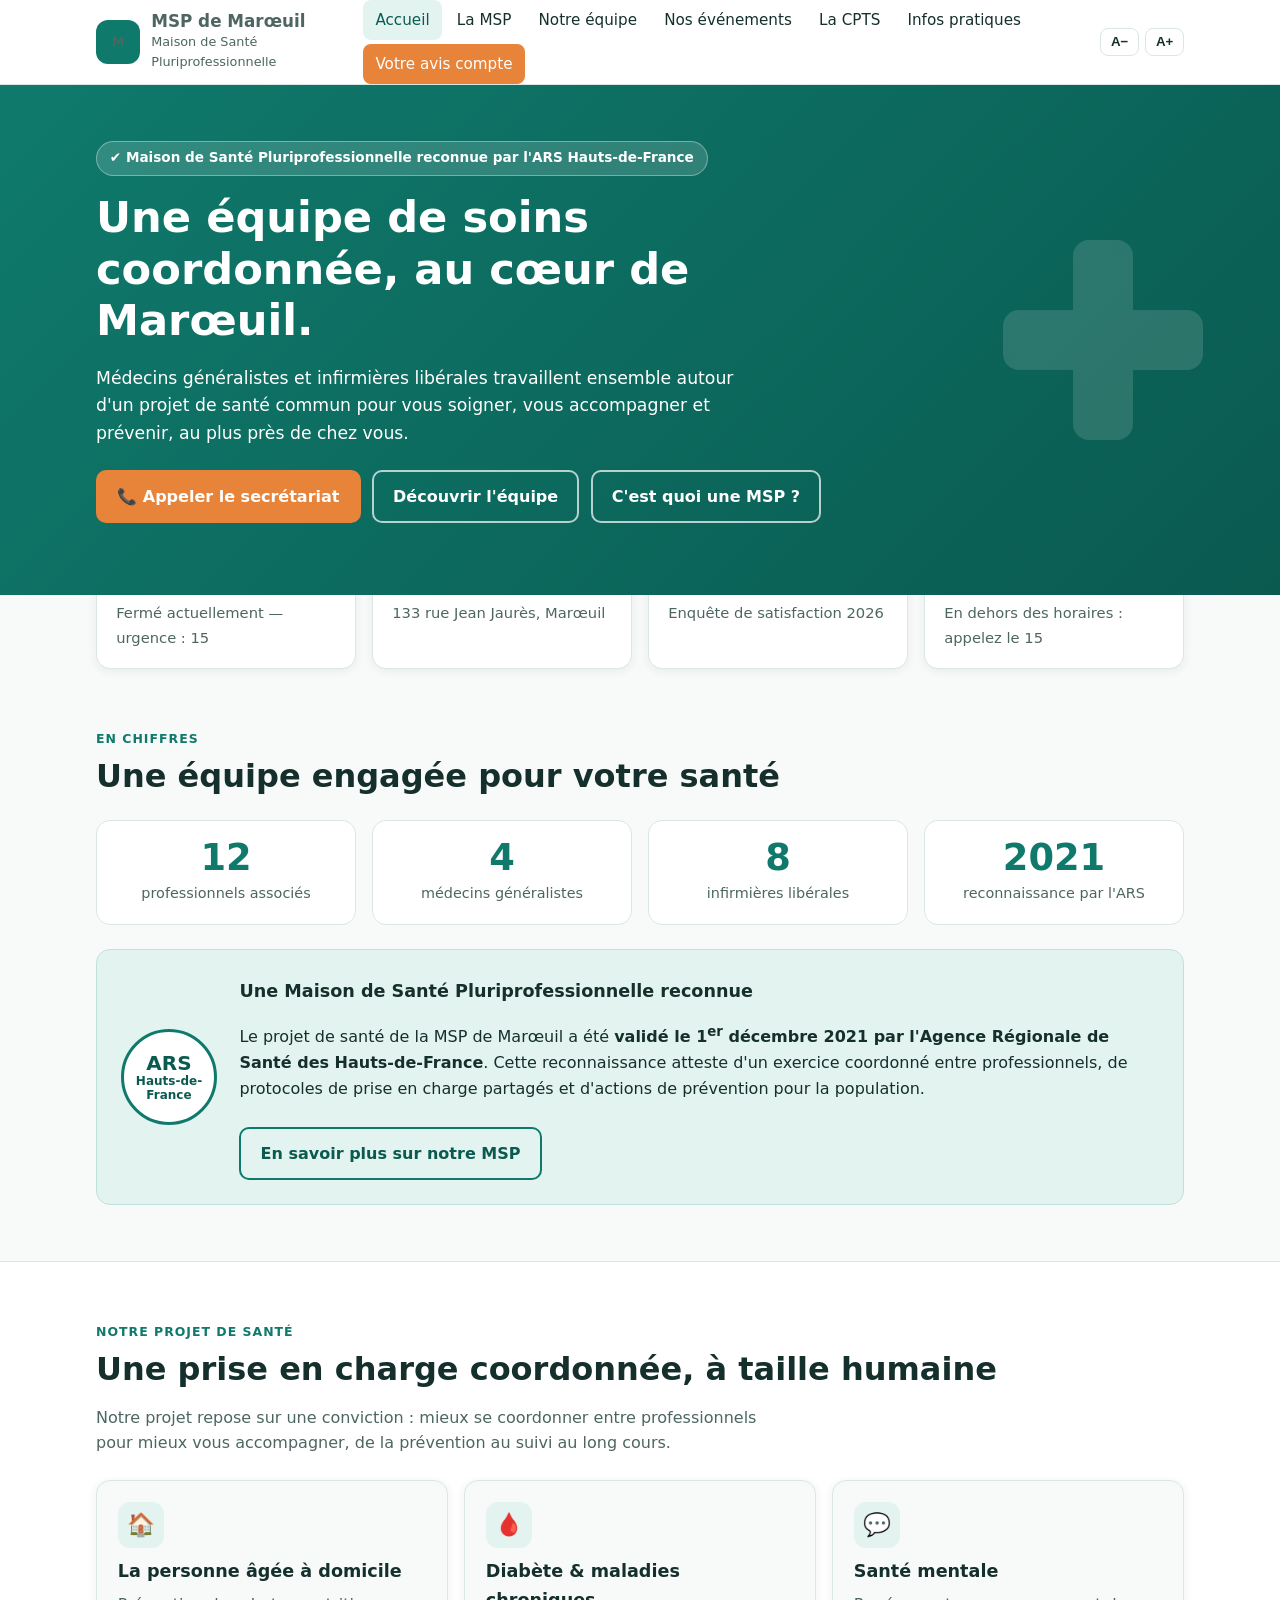
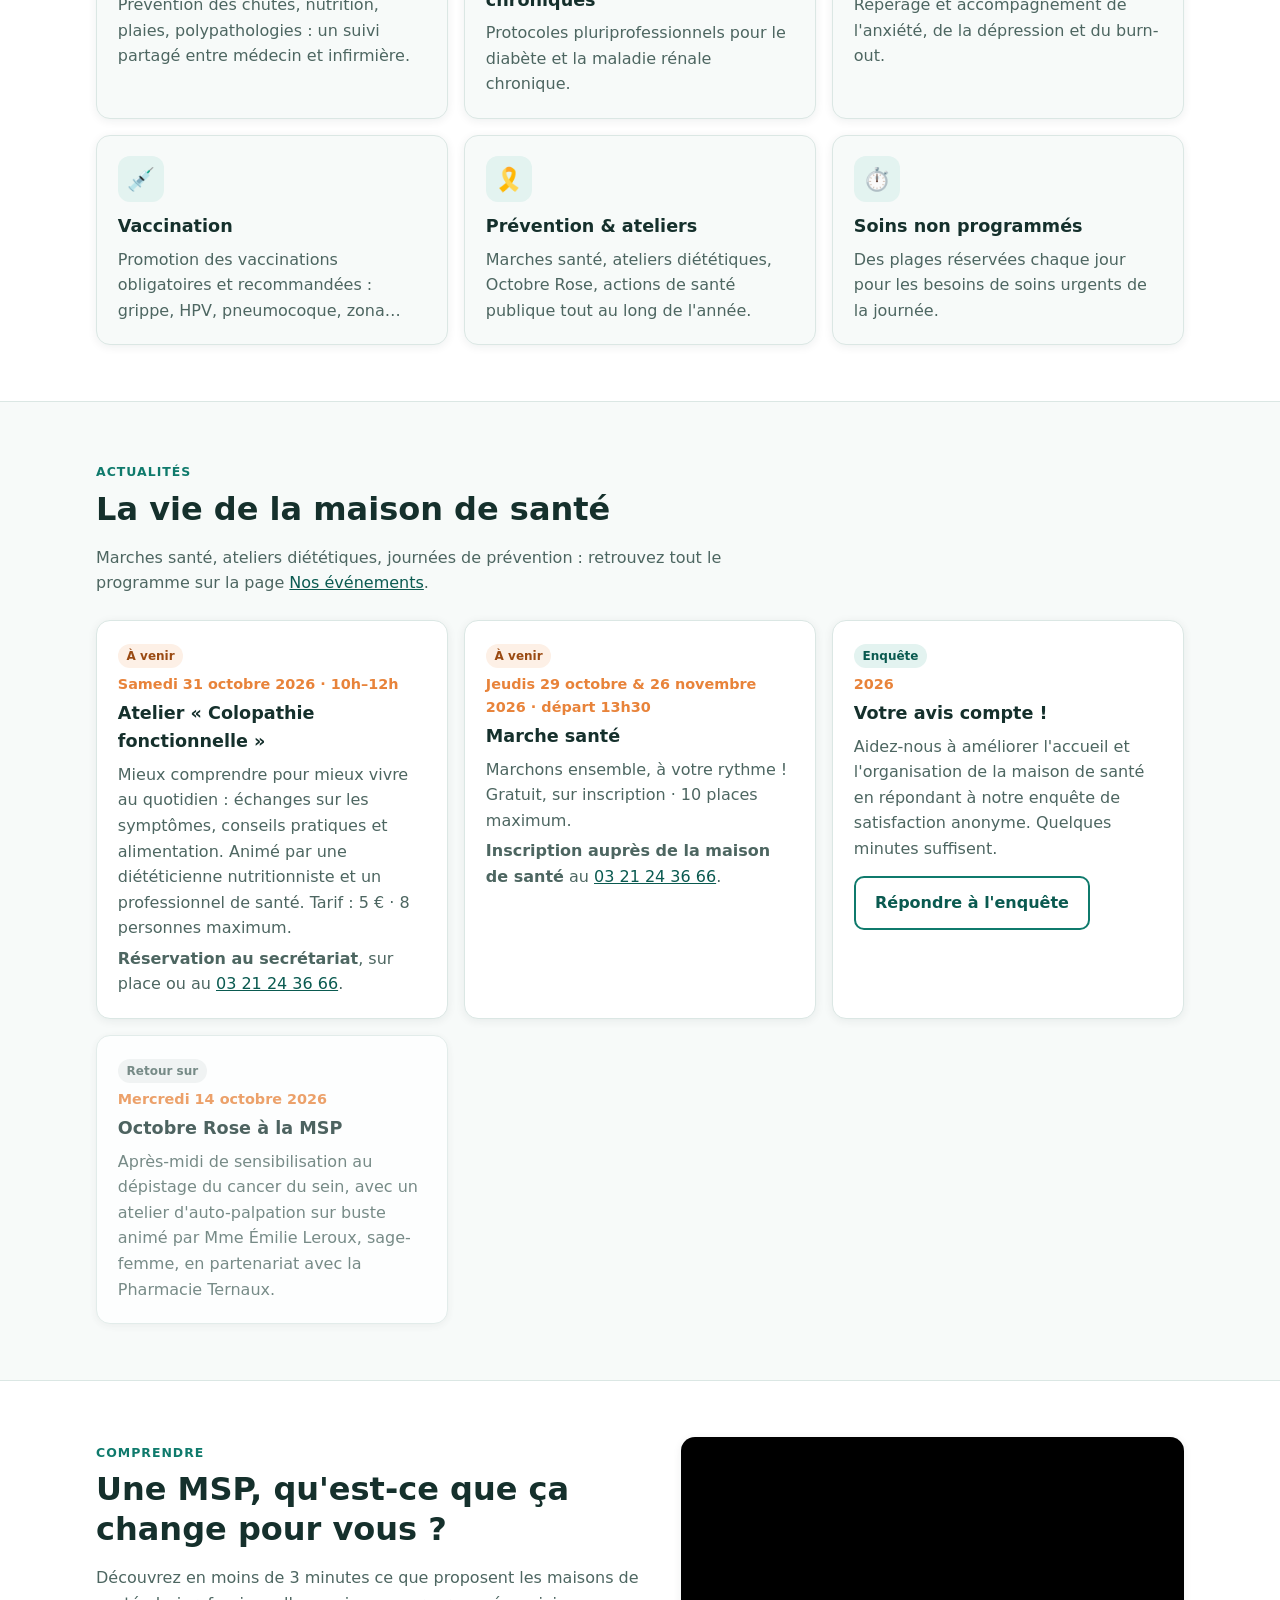
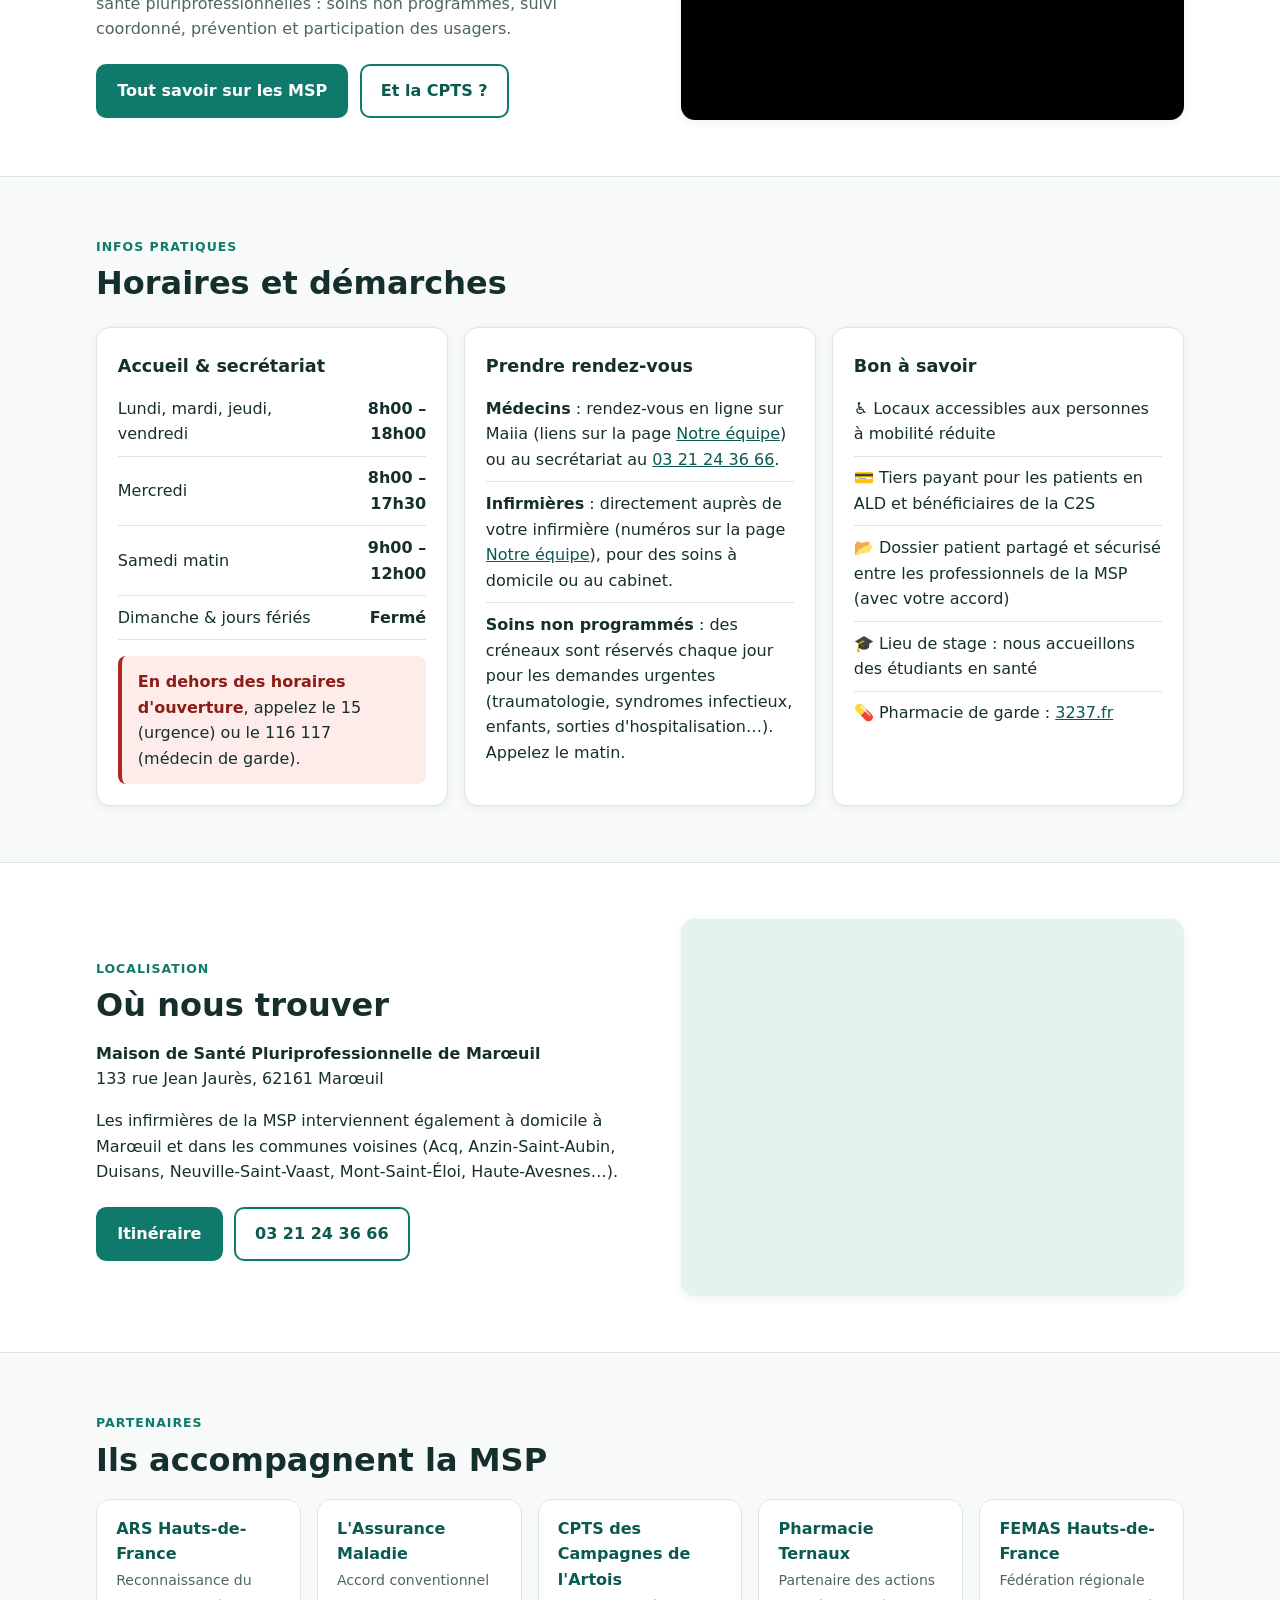
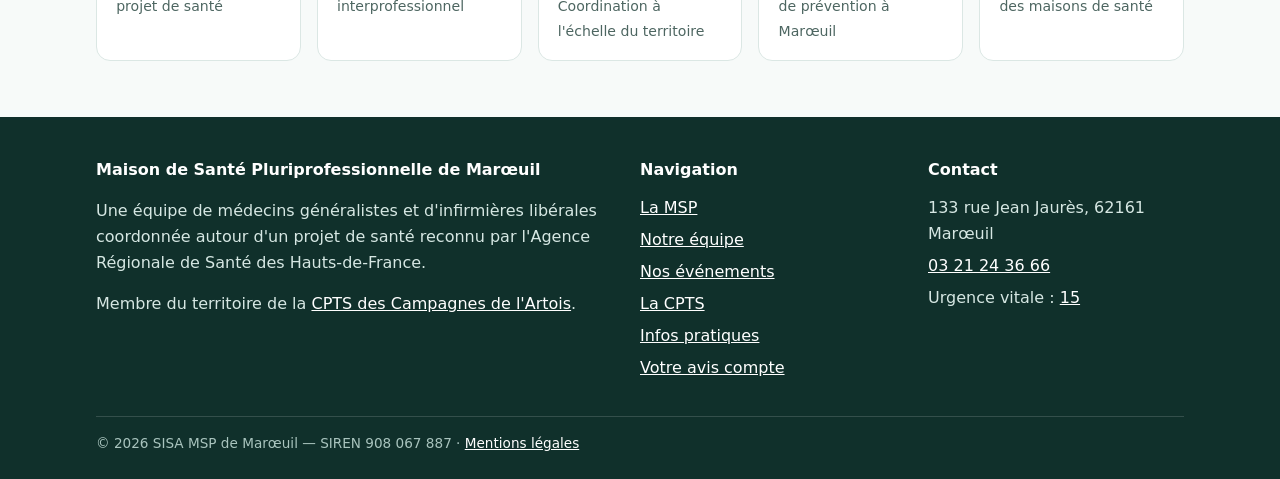
==== commit 20dd2d8d: "Add files via upload" ====
--- a/index.html
+++ b/index.html
@@ -14,7 +14,7 @@
 <header class="site">
   <div class="wrap bar">
     <a class="brand" href="index.html"><span class="logo" aria-hidden="true">M</span><span><strong>MSP de Marœuil</strong><span>Maison de Santé Pluriprofessionnelle</span></span></a>
-    <nav class="main" aria-label="Navigation principale"><ul><li><a href="index.html" aria-current="page">Accueil</a></li><li><a href="msp.html">La MSP</a></li><li><a href="equipe.html">Notre équipe</a></li><li><a href="cpts.html">La CPTS</a></li><li><a href="index.html#infos">Infos pratiques</a></li><li><a class="cta" href="avis.html">Votre avis compte</a></li></ul></nav>
+    <nav class="main" aria-label="Navigation principale"><ul><li><a href="index.html" aria-current="page">Accueil</a></li><li><a href="msp.html">La MSP</a></li><li><a href="equipe.html">Notre équipe</a></li><li><a href="evenements.html">Nos événements</a></li><li><a href="cpts.html">La CPTS</a></li><li><a href="index.html#infos">Infos pratiques</a></li><li><a class="cta" href="avis.html">Votre avis compte</a></li></ul></nav>
     <div class="tools">
       <button class="btn-icon" data-fs="-10" aria-label="Réduire la taille du texte">A−</button>
       <button class="btn-icon" data-fs="10" aria-label="Agrandir la taille du texte">A+</button>
@@ -88,6 +88,7 @@
   <div class="wrap">
     <span class="eyebrow">Actualités</span>
     <h2>La vie de la maison de santé</h2>
+    <p class="lead">Marches santé, ateliers diététiques, journées de prévention : retrouvez tout le programme sur la page <a href="evenements.html">Nos événements</a>.</p>
     <div class="news">
       <article class="card reveal">
         <span class="tag orange">À venir</span>
@@ -185,6 +186,7 @@
       <a class="partner reveal" href="https://www.hauts-de-france.ars.sante.fr/" target="_blank" rel="noopener"><strong>ARS Hauts-de-France</strong><span>Reconnaissance du projet de santé</span></a>
       <a class="partner reveal d1" href="https://www.ameli.fr/" target="_blank" rel="noopener"><strong>L'Assurance Maladie</strong><span>Accord conventionnel interprofessionnel</span></a>
       <a class="partner reveal d2" href="https://cptscampagnesartois.fr/" target="_blank" rel="noopener"><strong>CPTS des Campagnes de l'Artois</strong><span>Coordination à l'échelle du territoire</span></a>
+      <div class="partner reveal"><strong>Pharmacie Ternaux</strong><span>Partenaire des actions de prévention à Marœuil</span></div>
       <a class="partner reveal d3" href="https://www.femas-hdf.fr/" target="_blank" rel="noopener"><strong>FEMAS Hauts-de-France</strong><span>Fédération régionale des maisons de santé</span></a>
     </div>
   </div>
@@ -201,7 +203,7 @@
       </div>
       <div>
         <h4>Navigation</h4>
-        <ul><li><a href="msp.html">La MSP</a></li><li><a href="equipe.html">Notre équipe</a></li><li><a href="cpts.html">La CPTS</a></li><li><a href="index.html#infos">Infos pratiques</a></li><li><a href="avis.html">Votre avis compte</a></li></ul>
+        <ul><li><a href="msp.html">La MSP</a></li><li><a href="equipe.html">Notre équipe</a></li><li><a href="evenements.html">Nos événements</a></li><li><a href="cpts.html">La CPTS</a></li><li><a href="index.html#infos">Infos pratiques</a></li><li><a href="avis.html">Votre avis compte</a></li></ul>
       </div>
       <div>
         <h4>Contact</h4>
--- a/style.css
+++ b/style.css
@@ -28,7 +28,7 @@
 .tools{display:flex;gap:.4rem;align-items:center}
 .btn-icon{border:1px solid var(--line);background:var(--surface);border-radius:8px;padding:.35rem .6rem;cursor:pointer;font-weight:700;color:var(--ink)}
 .menu-toggle{display:none}
-@media (max-width:900px){
+@media (max-width:1150px){
   .menu-toggle{display:inline-block}
   nav.main{display:none;position:absolute;left:0;right:0;top:70px;background:var(--surface);border-bottom:1px solid var(--line);padding:.5rem 16px 1rem}
   nav.main.open{display:block}
@@ -223,3 +223,30 @@
   *,*::before,*::after{animation:none!important;transition:none!important}
   .reveal{opacity:1;transform:none}
 }
+
+/* ---------- Événements ---------- */
+.tag.rose{background:#fde7ef;color:#a3214f}
+.events{display:grid;grid-template-columns:repeat(auto-fill,minmax(320px,1fr));gap:1.2rem;margin-top:1rem}
+@media (max-width:420px){.events{grid-template-columns:1fr}}
+.event{background:var(--surface);border:1px solid var(--line);border-radius:var(--radius);overflow:hidden;box-shadow:var(--shadow);display:flex;flex-direction:column;transition:transform .25s ease,box-shadow .25s ease;animation:fadeUp .6s ease both}
+.event:hover{transform:translateY(-5px);box-shadow:0 12px 28px rgba(16,48,44,.15)}
+.poster{position:relative;display:block;width:100%;padding:0;border:0;background:#eef3f2;cursor:zoom-in;aspect-ratio:4/3;overflow:hidden}
+.poster img{width:100%;height:100%;object-fit:cover;object-position:top;transition:transform .6s ease}
+.event:hover .poster img{transform:scale(1.06)}
+.ribbon{position:absolute;top:12px;left:12px;background:var(--accent);color:#fff;font-weight:700;font-size:.8rem;padding:.25rem .7rem;border-radius:999px;box-shadow:0 2px 8px rgba(0,0,0,.2);animation:pulse-badge 2s ease-in-out infinite}
+@keyframes pulse-badge{0%,100%{transform:scale(1)}50%{transform:scale(1.08)}}
+.ebody{padding:1.1rem 1.2rem 1.3rem;display:flex;flex-direction:column;gap:.35rem;flex:1}
+.ebody h3{margin:.1rem 0}
+.ebody p{margin:0;color:var(--muted)}
+.ebody .date{color:var(--accent);font-weight:700}
+.ticks{list-style:none;padding:0;margin:.4rem 0 0;font-size:.92rem}
+.ticks li{padding:.2rem 0 .2rem 1.4rem;position:relative}
+.ticks li::before{content:"✓";position:absolute;left:0;color:var(--brand);font-weight:800}
+.ebody .book{margin-top:auto;align-self:flex-start}
+.events.past .event{opacity:.85}
+.events.past .ribbon,.events.past .book{display:none}
+.events.past .poster img{filter:saturate(.75)}
+.lightbox{position:fixed;inset:0;background:rgba(10,25,22,.85);display:grid;place-items:center;z-index:100;padding:16px;animation:fadeUp .25s ease}
+.lightbox[hidden]{display:none}
+.lightbox img{max-width:min(92vw,700px);max-height:90vh;border-radius:10px;box-shadow:0 10px 40px rgba(0,0,0,.5)}
+.lb-close{position:absolute;top:16px;right:16px;width:44px;height:44px;border-radius:50%;border:0;background:#fff;font-size:1.2rem;cursor:pointer}
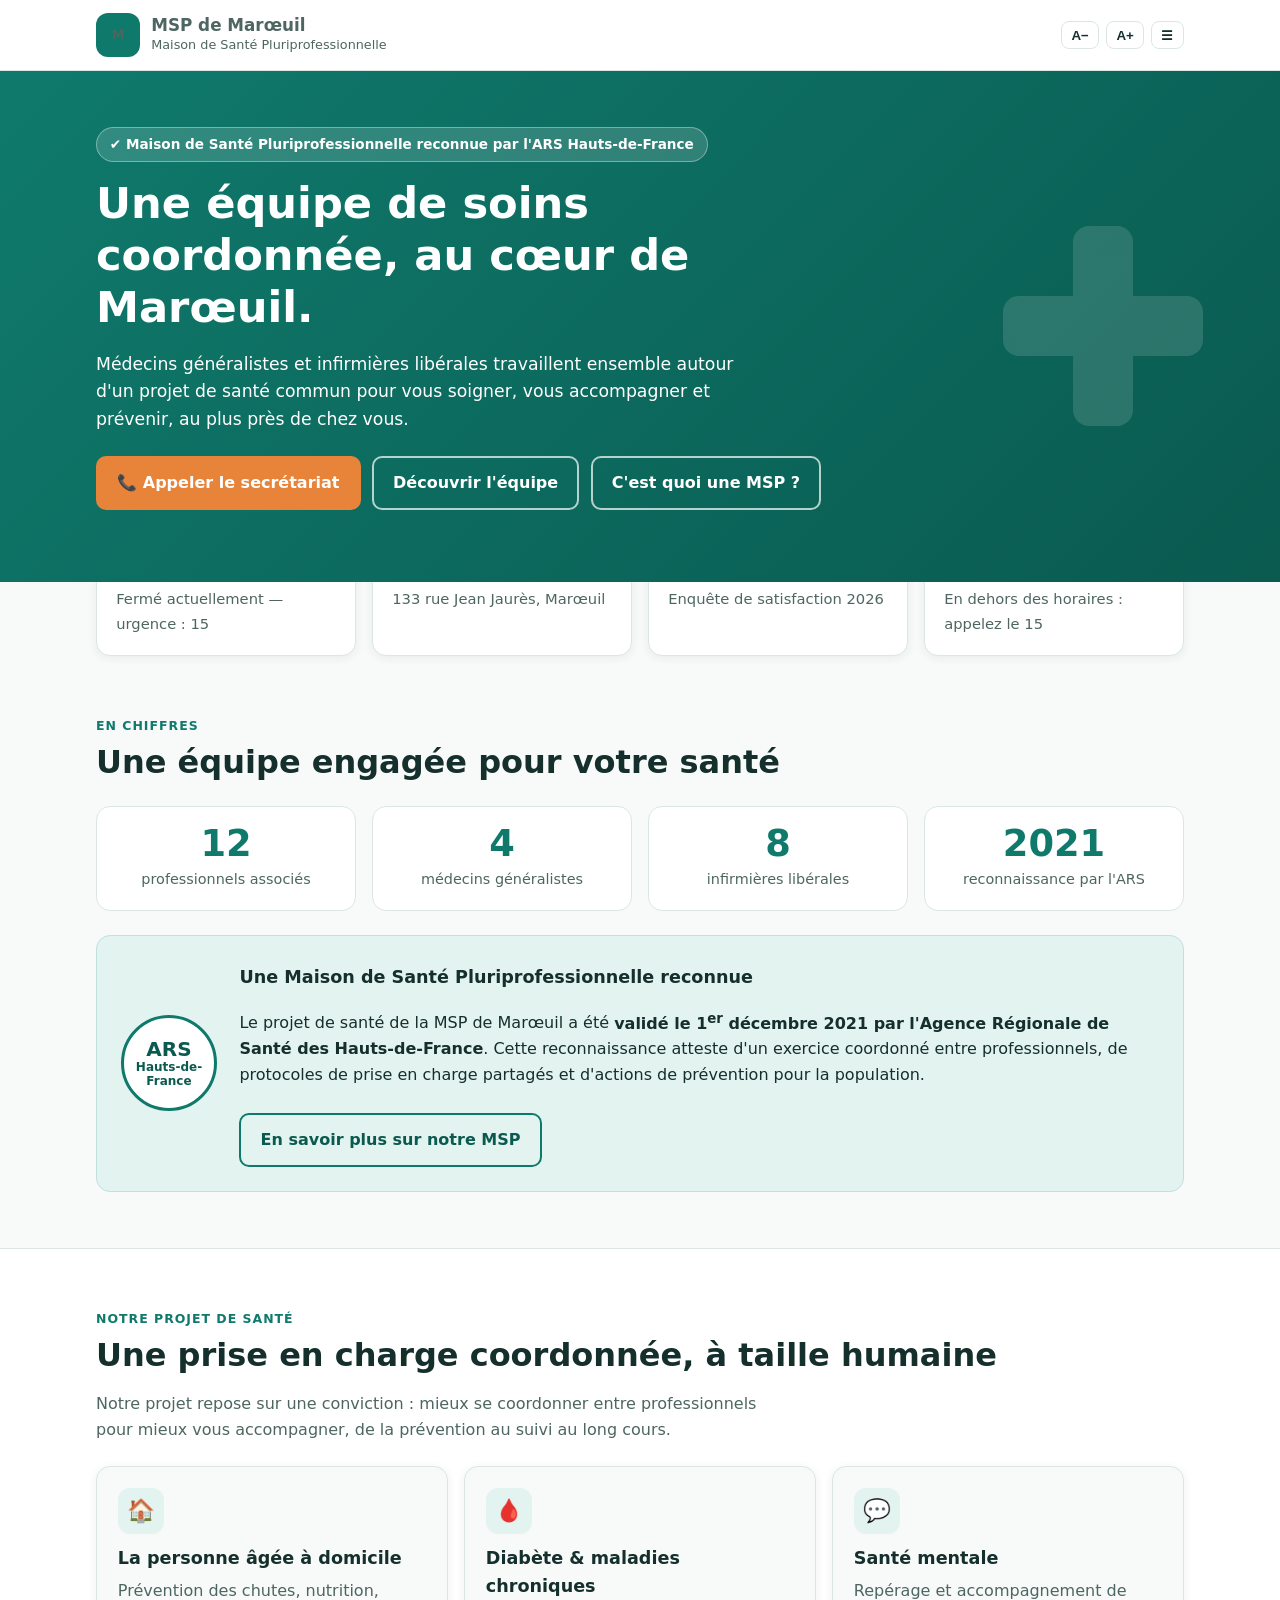
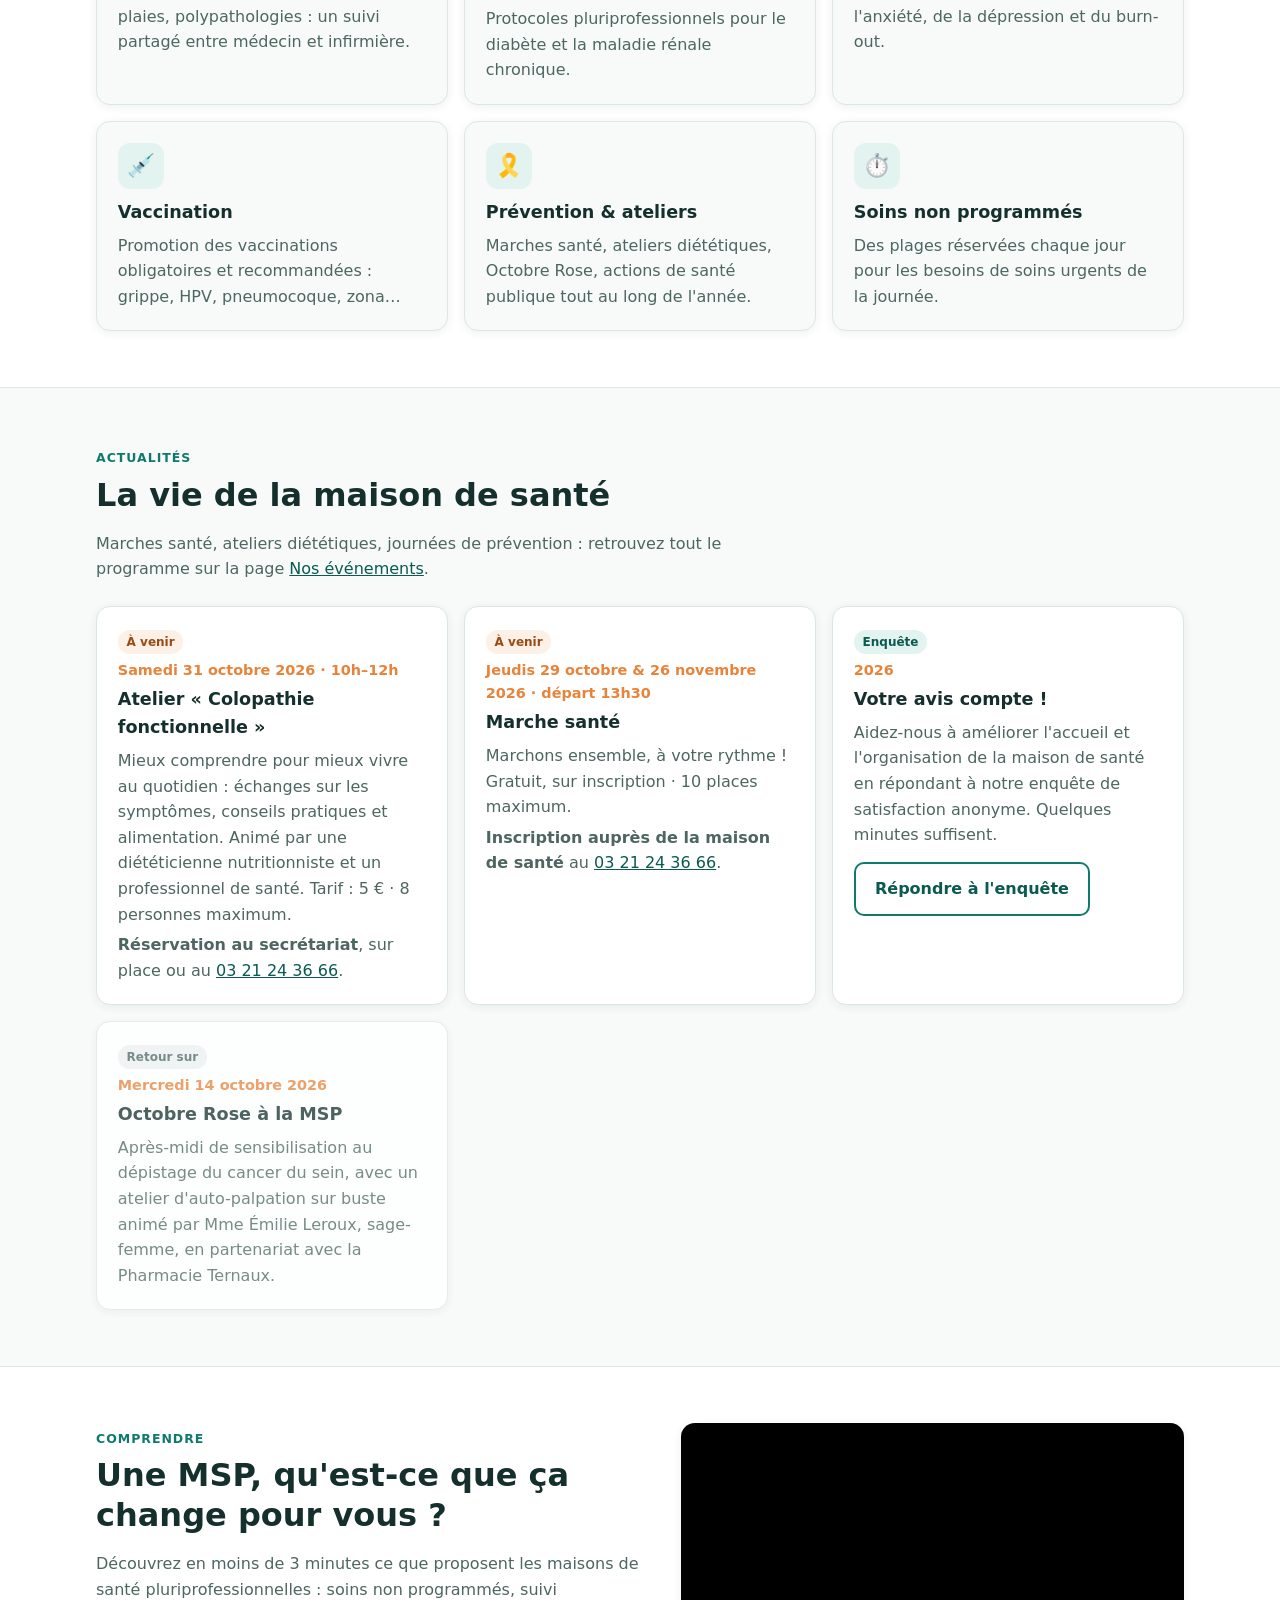
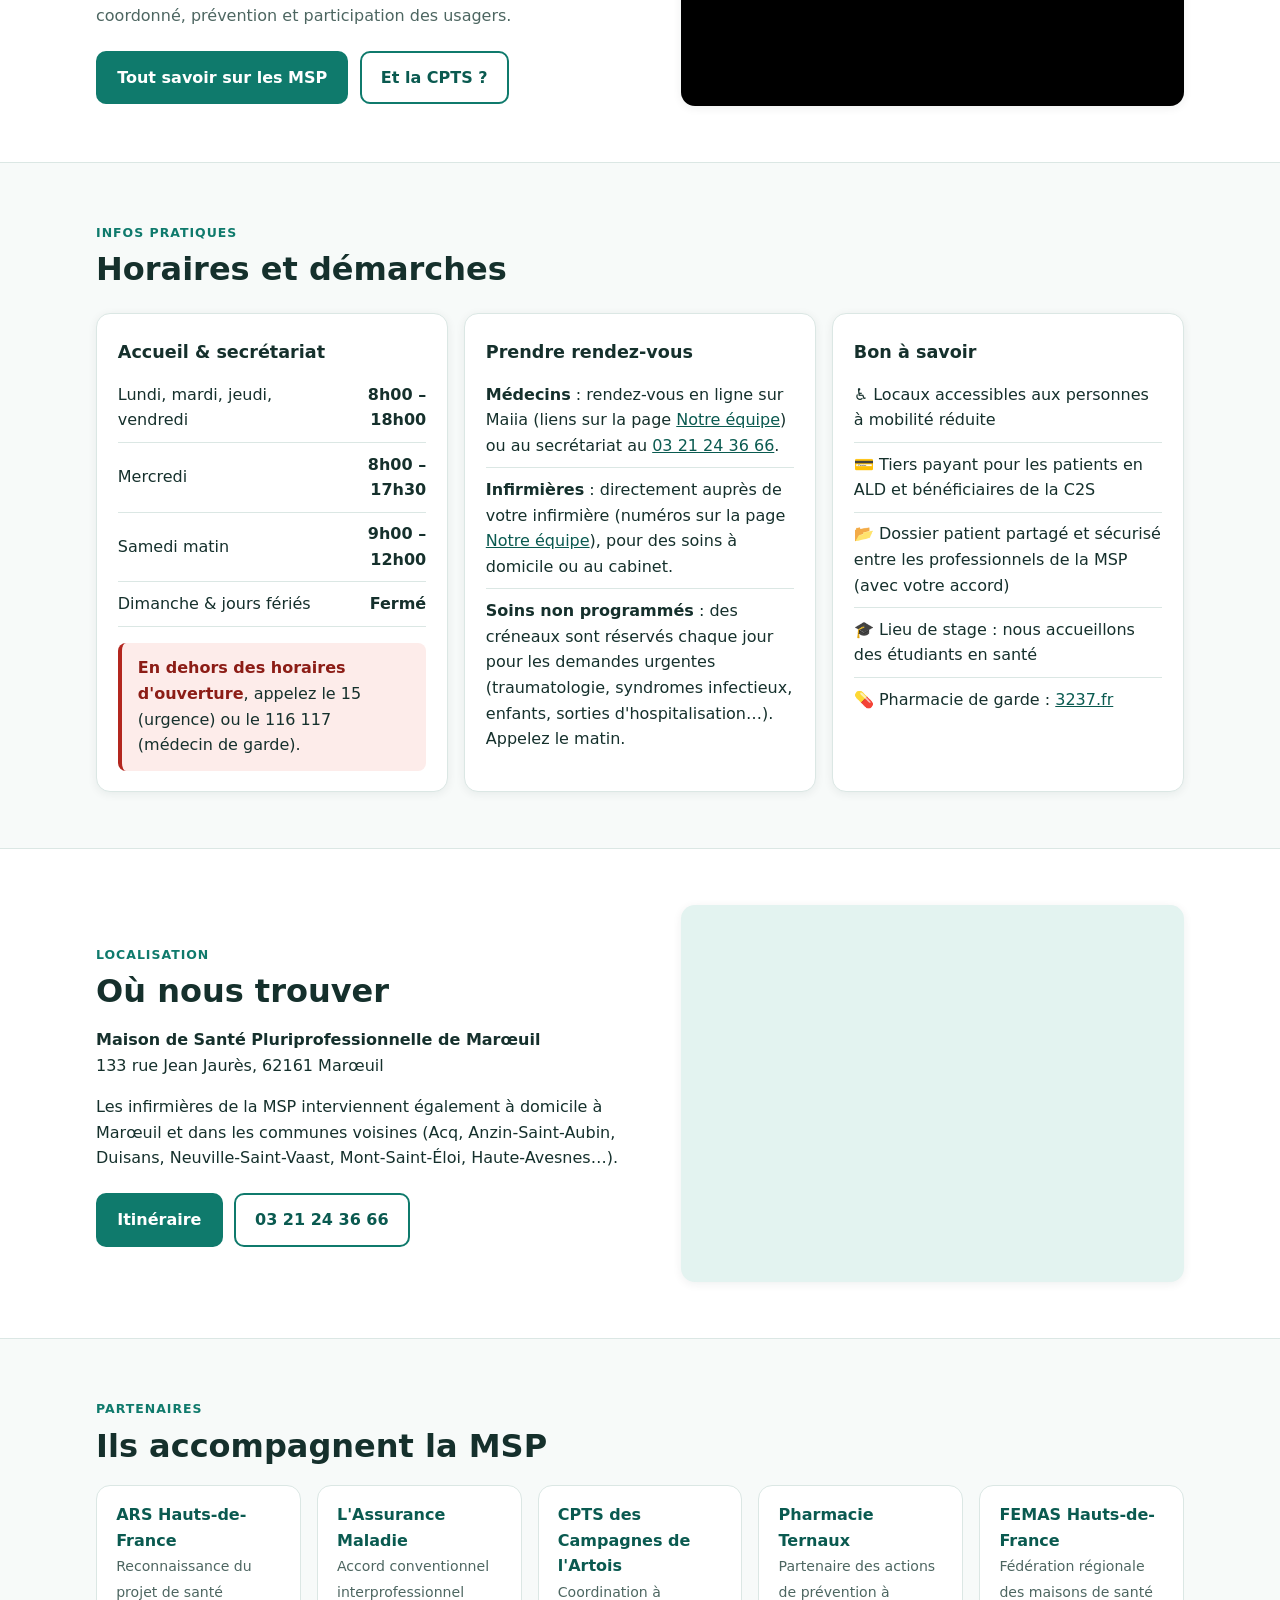
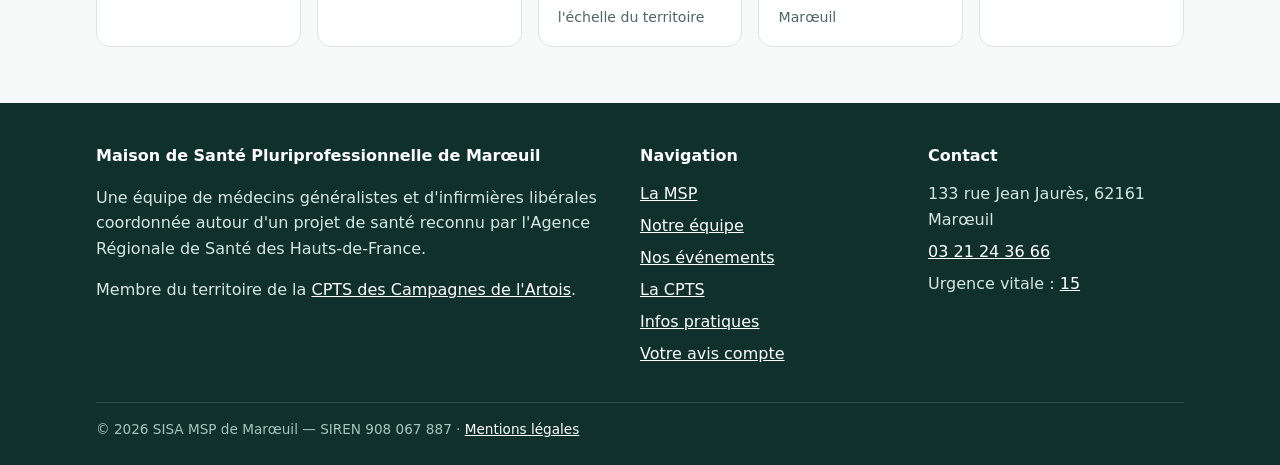
==== commit 583d68e1: "Add files via upload" ====
--- a/index.html
+++ b/index.html
@@ -5,7 +5,7 @@
 <meta name="viewport" content="width=device-width, initial-scale=1">
 <title>MSP de Marœuil — Maison de Santé Pluriprofessionnelle</title>
 <meta name="description" content="Maison de Santé Pluriprofessionnelle de Marœuil reconnue par l'ARS Hauts-de-France : équipe, horaires, actualités et informations pratiques.">
-<link rel="stylesheet" href="style.css">
+<link rel="stylesheet" href="style.css?v=3">
 <link rel="icon" href="data:image/svg+xml,%3Csvg xmlns='http://www.w3.org/2000/svg' viewBox='0 0 32 32'%3E%3Crect width='32' height='32' rx='8' fill='%230f7a6c'/%3E%3Cpath d='M13 7h6v6h6v6h-6v6h-6v-6H7v-6h6z' fill='%23fff'/%3E%3C/svg%3E">
 </head>
 <body>
@@ -214,6 +214,6 @@
   </div>
 </footer>
 <button class="totop" aria-label="Retour en haut">↑</button>
-<script src="main.js"></script>
+<script src="main.js?v=3"></script>
 </body>
 </html>
--- a/style.css
+++ b/style.css
@@ -18,21 +18,21 @@
 .bar{display:flex;align-items:center;justify-content:space-between;gap:1rem;min-height:70px}
 .brand{display:flex;align-items:center;gap:.7rem;text-decoration:none;color:var(--ink)}
 .logo{width:44px;height:44px;border-radius:12px;background:var(--brand);display:grid;place-items:center;color:#fff;font-weight:800;font-size:1.25rem;flex:none}
-.brand strong{display:block;font-size:1.05rem;line-height:1.2}
+.brand strong{display:block;white-space:nowrap;font-size:1.05rem;line-height:1.2}
 .brand span{font-size:.8rem;color:var(--muted)}
-nav.main ul{list-style:none;display:flex;gap:.2rem;margin:0;padding:0;flex-wrap:wrap}
-nav.main a{display:block;padding:.5rem .75rem;border-radius:8px;text-decoration:none;color:var(--ink);font-weight:500;font-size:.95rem}
+nav.main ul{list-style:none;display:flex;gap:.1rem;margin:0;padding:0;flex-wrap:nowrap}
+nav.main a{display:block;padding:.5rem .6rem;white-space:nowrap;border-radius:8px;text-decoration:none;color:var(--ink);font-weight:500;font-size:.9rem}
 nav.main a:hover,nav.main a[aria-current="page"]{background:var(--brand-soft);color:var(--brand-dark)}
 nav.main a.cta{background:var(--accent);color:#fff}
 nav.main a.cta:hover{background:#cf6f28;color:#fff}
 .tools{display:flex;gap:.4rem;align-items:center}
 .btn-icon{border:1px solid var(--line);background:var(--surface);border-radius:8px;padding:.35rem .6rem;cursor:pointer;font-weight:700;color:var(--ink)}
 .menu-toggle{display:none}
-@media (max-width:1150px){
+@media (max-width:1280px){
   .menu-toggle{display:inline-block}
   nav.main{display:none;position:absolute;left:0;right:0;top:70px;background:var(--surface);border-bottom:1px solid var(--line);padding:.5rem 16px 1rem}
   nav.main.open{display:block}
-  nav.main ul{flex-direction:column}
+  nav.main ul{flex-direction:column;flex-wrap:wrap}
 }
 
 /* Hero */
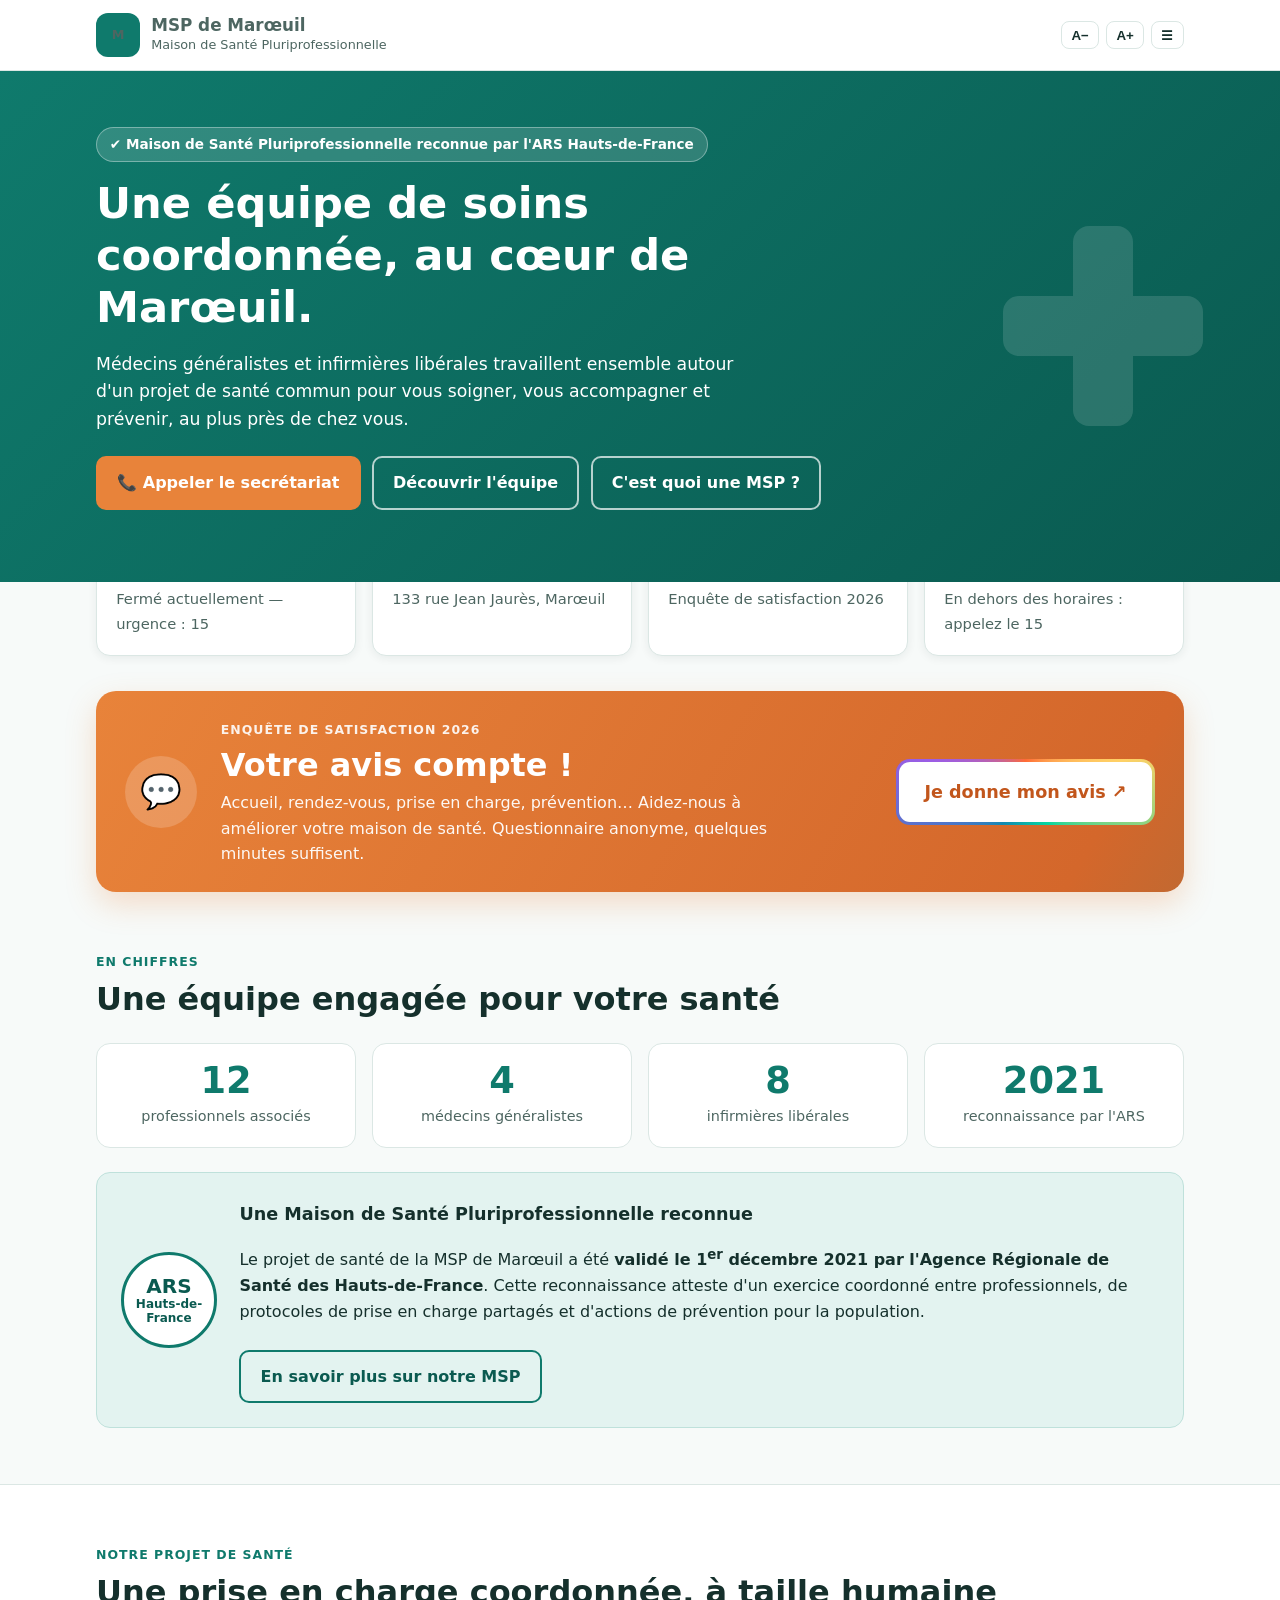
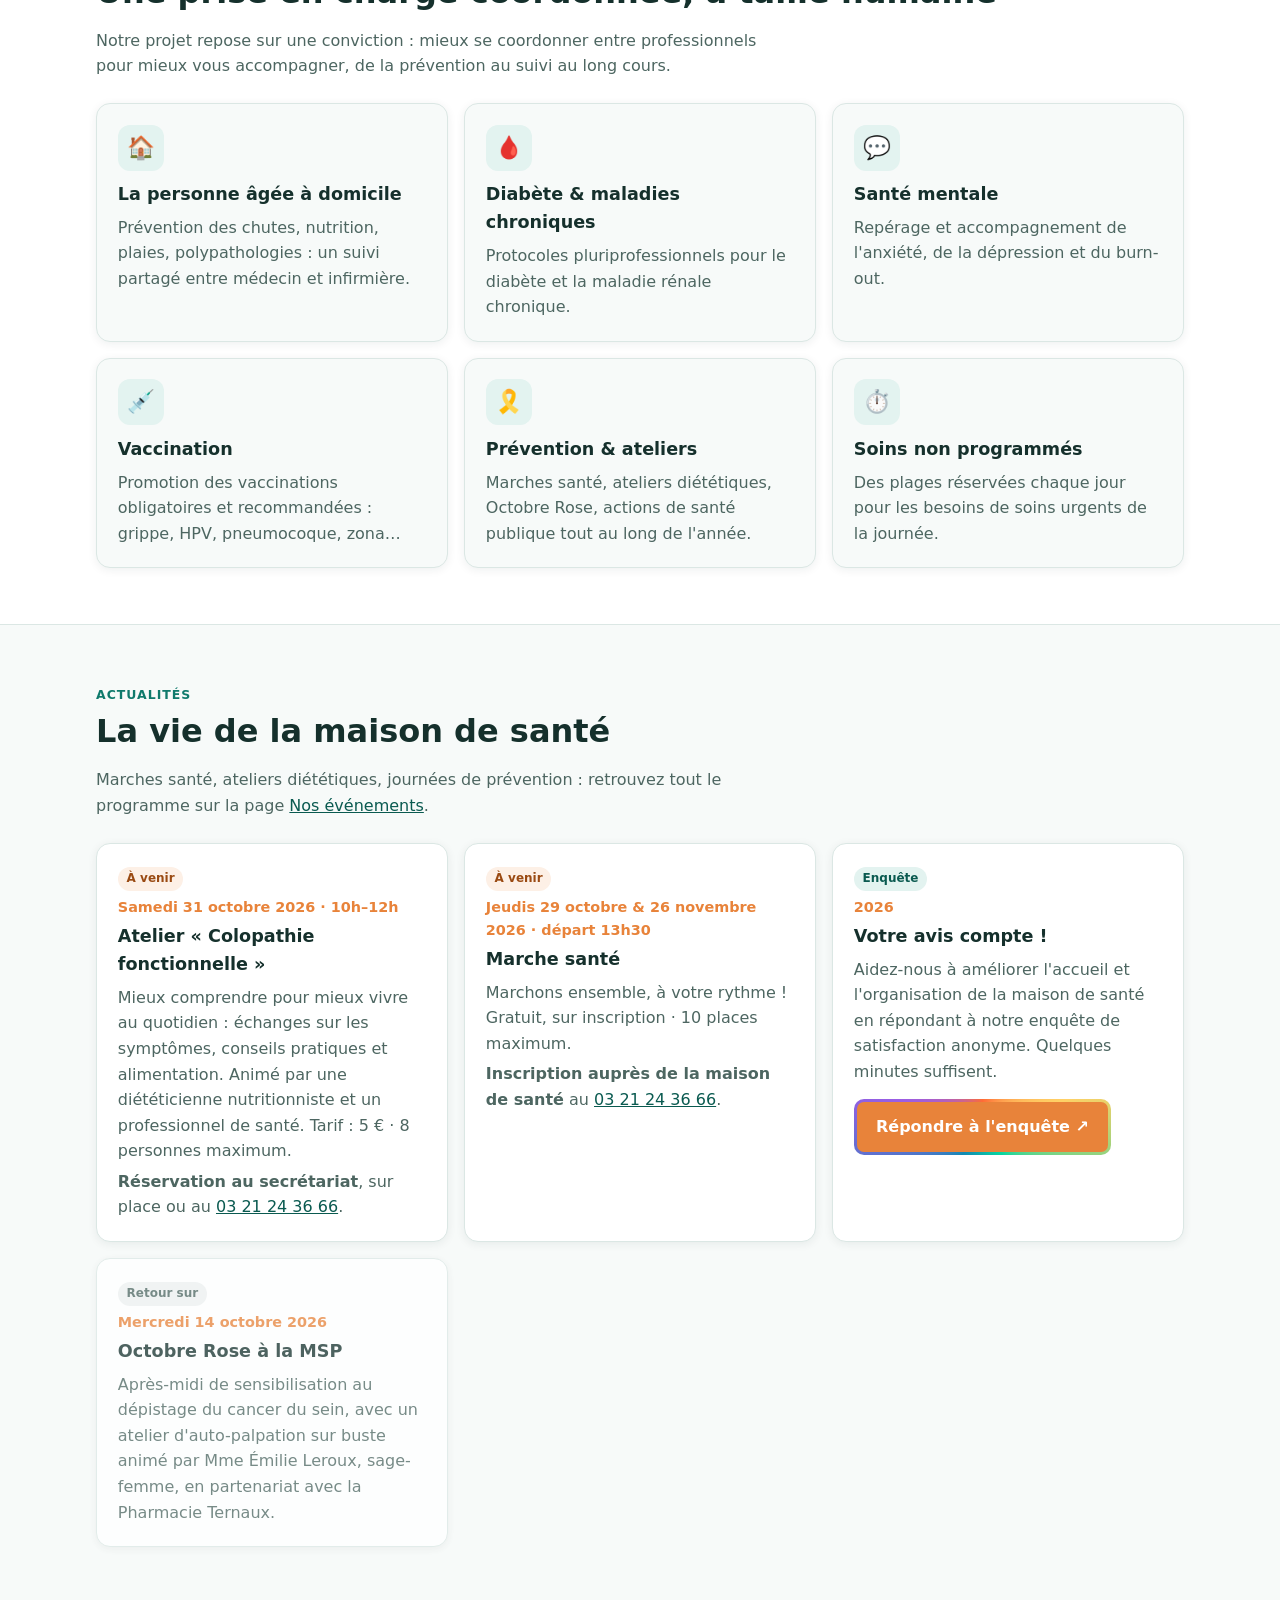
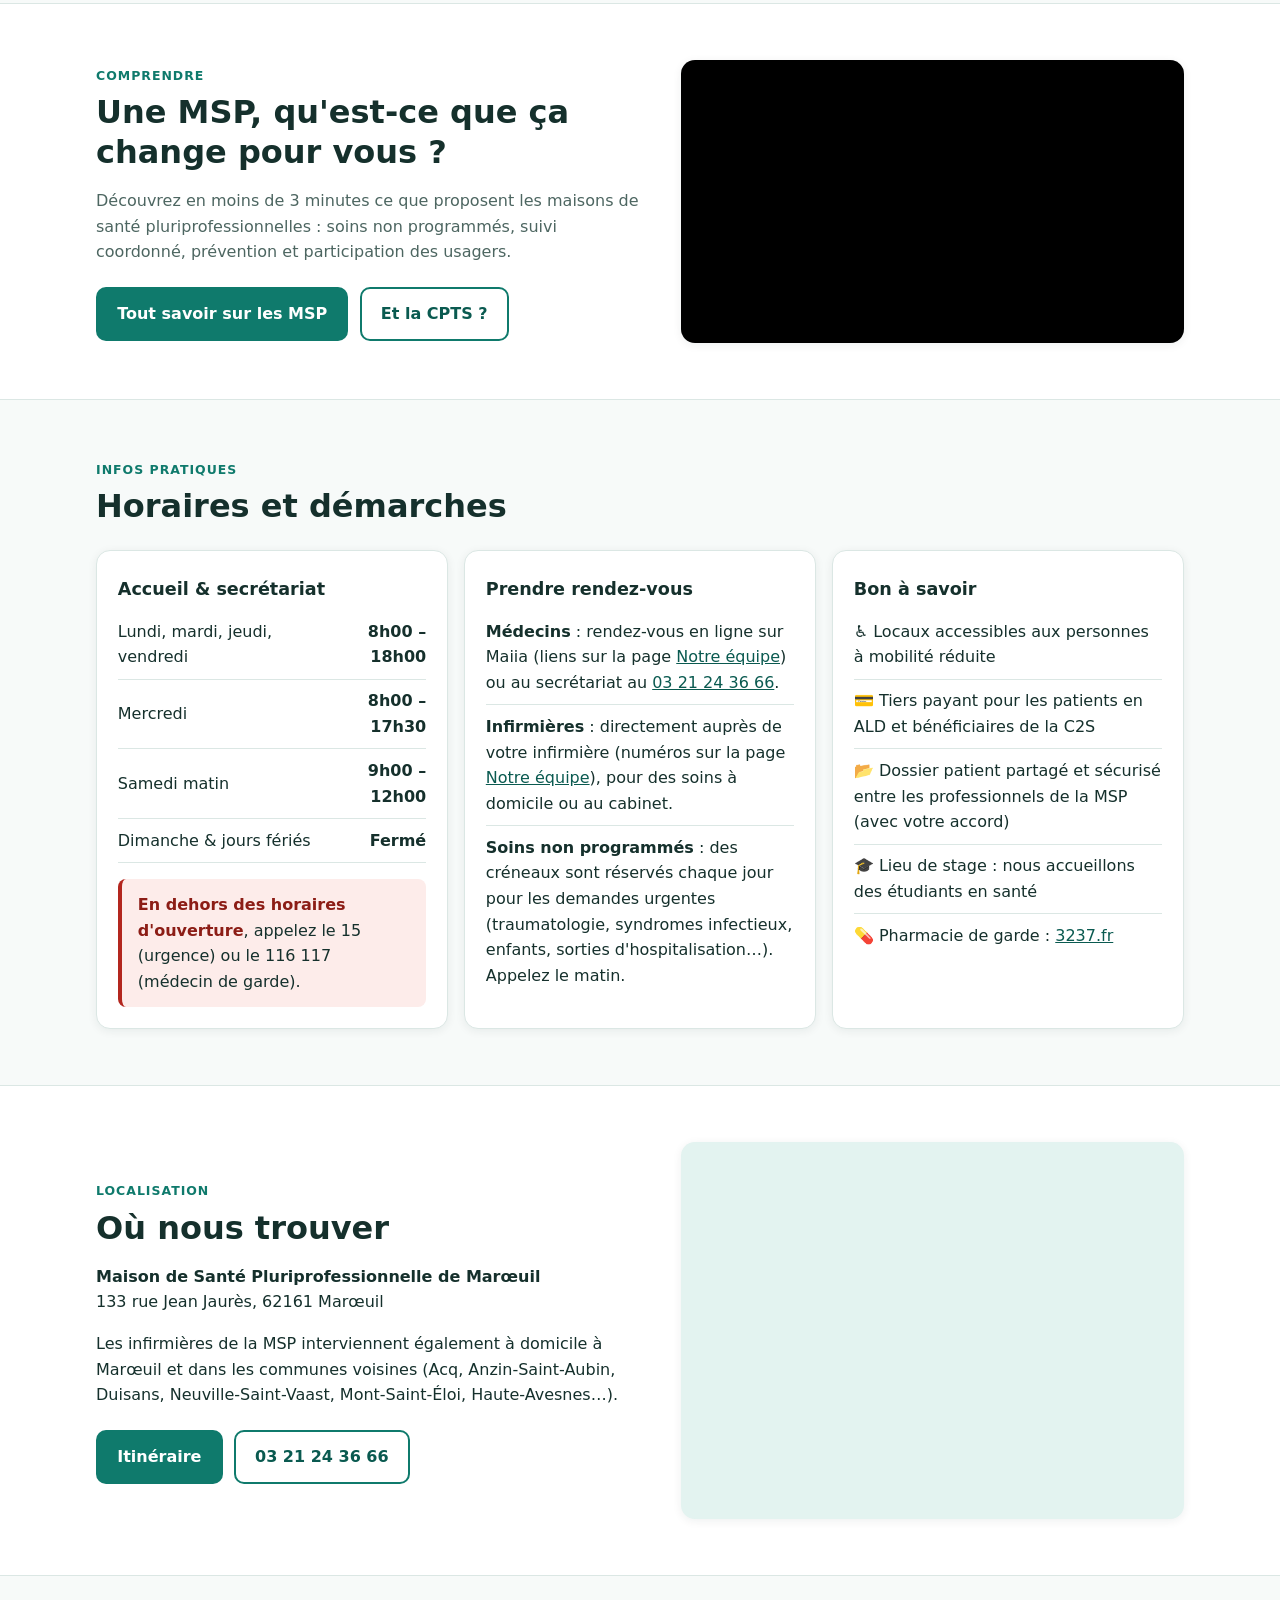
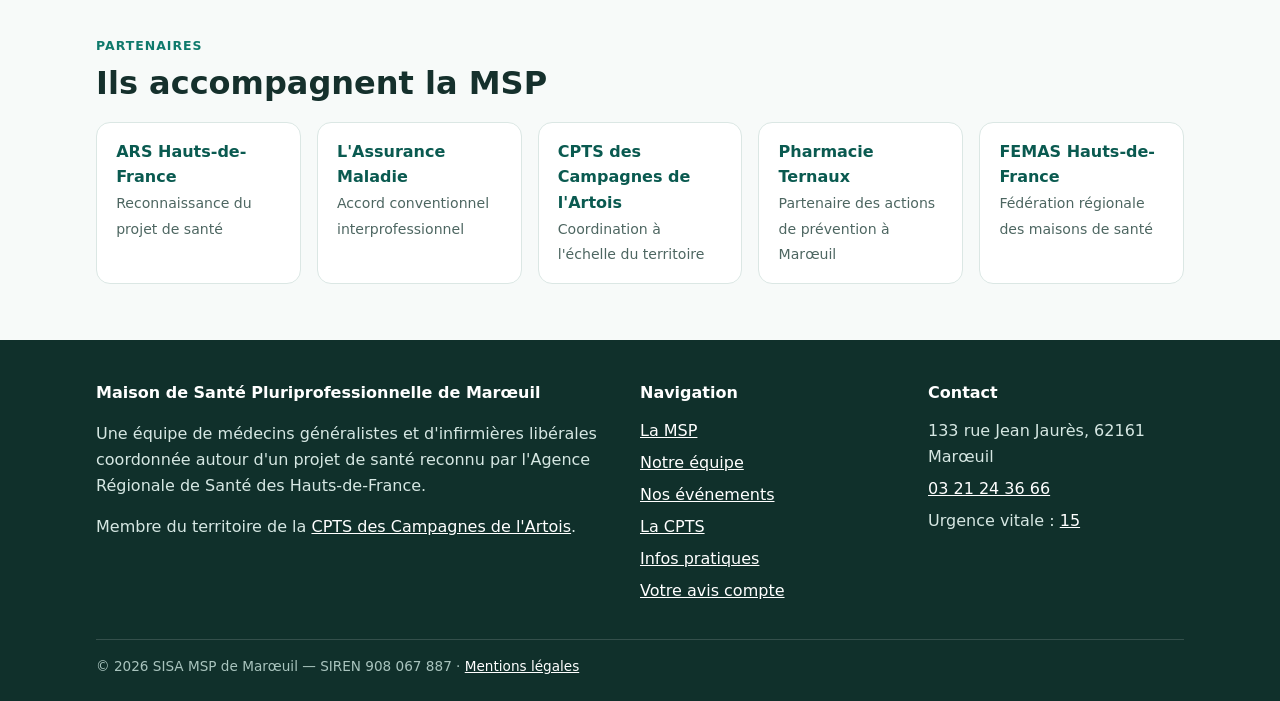
==== commit ff22bbcd: "Add files via upload" ====
--- a/index.html
+++ b/index.html
@@ -5,7 +5,7 @@
 <meta name="viewport" content="width=device-width, initial-scale=1">
 <title>MSP de Marœuil — Maison de Santé Pluriprofessionnelle</title>
 <meta name="description" content="Maison de Santé Pluriprofessionnelle de Marœuil reconnue par l'ARS Hauts-de-France : équipe, horaires, actualités et informations pratiques.">
-<link rel="stylesheet" href="style.css?v=3">
+<link rel="stylesheet" href="style.css?v=4">
 <link rel="icon" href="data:image/svg+xml,%3Csvg xmlns='http://www.w3.org/2000/svg' viewBox='0 0 32 32'%3E%3Crect width='32' height='32' rx='8' fill='%230f7a6c'/%3E%3Cpath d='M13 7h6v6h6v6h-6v6h-6v-6H7v-6h6z' fill='%23fff'/%3E%3C/svg%3E">
 </head>
 <body>
@@ -14,7 +14,7 @@
 <header class="site">
   <div class="wrap bar">
     <a class="brand" href="index.html"><span class="logo" aria-hidden="true">M</span><span><strong>MSP de Marœuil</strong><span>Maison de Santé Pluriprofessionnelle</span></span></a>
-    <nav class="main" aria-label="Navigation principale"><ul><li><a href="index.html" aria-current="page">Accueil</a></li><li><a href="msp.html">La MSP</a></li><li><a href="equipe.html">Notre équipe</a></li><li><a href="evenements.html">Nos événements</a></li><li><a href="cpts.html">La CPTS</a></li><li><a href="index.html#infos">Infos pratiques</a></li><li><a class="cta" href="avis.html">Votre avis compte</a></li></ul></nav>
+    <nav class="main" aria-label="Navigation principale"><ul><li><a href="index.html" aria-current="page">Accueil</a></li><li><a href="msp.html">La MSP</a></li><li><a href="equipe.html">Notre équipe</a></li><li><a href="evenements.html">Nos événements</a></li><li><a href="cpts.html">La CPTS</a></li><li><a href="index.html#infos">Infos pratiques</a></li><li><a class="cta glow" href="avis.html">Votre avis compte</a></li></ul></nav>
     <div class="tools">
       <button class="btn-icon" data-fs="-10" aria-label="Réduire la taille du texte">A−</button>
       <button class="btn-icon" data-fs="10" aria-label="Agrandir la taille du texte">A+</button>
@@ -46,6 +46,20 @@
     <a class="qcard urgent reveal d3" href="tel:15"><strong>Urgence</strong><span>En dehors des horaires : appelez le 15</span></a>
   </div>
 </div>
+
+<section class="avis-band">
+  <div class="wrap">
+    <div class="avis-box reveal">
+      <div class="avis-ico" aria-hidden="true">💬</div>
+      <div class="avis-txt">
+        <span class="eyebrow" style="color:#fff;opacity:.9">Enquête de satisfaction 2026</span>
+        <h2>Votre avis compte !</h2>
+        <p>Accueil, rendez-vous, prise en charge, prévention… Aidez-nous à améliorer votre maison de santé. Questionnaire anonyme, quelques minutes suffisent.</p>
+      </div>
+      <a class="btn glow avis-cta" href="https://docs.google.com/forms/d/e/1FAIpQLSfsdzzro67EBps7XQVcpXzmyrs85FIGmVKncSSU0X3LjnEBNA/viewform" target="_blank" rel="noopener">Je donne mon avis ↗</a>
+    </div>
+  </div>
+</section>
 
 <section class="block">
   <div class="wrap">
@@ -109,7 +123,7 @@
         <p class="date">2026</p>
         <h3>Votre avis compte !</h3>
         <p>Aidez-nous à améliorer l'accueil et l'organisation de la maison de santé en répondant à notre enquête de satisfaction anonyme. Quelques minutes suffisent.</p>
-        <p><a class="btn outline" href="avis.html" style="margin-top:.6rem">Répondre à l'enquête</a></p>
+        <p><a class="btn primary glow" href="https://docs.google.com/forms/d/e/1FAIpQLSfsdzzro67EBps7XQVcpXzmyrs85FIGmVKncSSU0X3LjnEBNA/viewform" target="_blank" rel="noopener" style="margin-top:.6rem">Répondre à l'enquête ↗</a></p>
       </article>
       <article class="card past reveal">
         <span class="tag grey">Retour sur</span>
@@ -214,6 +228,6 @@
   </div>
 </footer>
 <button class="totop" aria-label="Retour en haut">↑</button>
-<script src="main.js?v=3"></script>
+<script src="main.js?v=4"></script>
 </body>
 </html>
--- a/style.css
+++ b/style.css
@@ -250,3 +250,29 @@
 .lightbox[hidden]{display:none}
 .lightbox img{max-width:min(92vw,700px);max-height:90vh;border-radius:10px;box-shadow:0 10px 40px rgba(0,0,0,.5)}
 .lb-close{position:absolute;top:16px;right:16px;width:44px;height:44px;border-radius:50%;border:0;background:#fff;font-size:1.2rem;cursor:pointer}
+
+/* ---------- Bouton « Votre avis compte » : contour animé ---------- */
+@property --spin{syntax:'<angle>';inherits:false;initial-value:0deg}
+.glow{--bg:var(--accent);border:3px solid transparent!important;
+  background:linear-gradient(var(--bg),var(--bg)) padding-box,
+    conic-gradient(from var(--spin),#ff6b35,#ffd166,#06d6a0,#118ab2,#9b5de5,#ff6b35) border-box!important;
+  animation:spin-border 2.5s linear infinite,halo 2.5s ease-in-out infinite}
+@keyframes spin-border{to{--spin:360deg}}
+@keyframes halo{0%,100%{box-shadow:0 0 0 0 rgba(232,131,58,.0),0 4px 14px rgba(232,131,58,.25)}50%{box-shadow:0 0 0 6px rgba(232,131,58,.18),0 6px 22px rgba(232,131,58,.45)}}
+.glow:hover{--bg:#cf6f28}
+.avis-cta.glow{--bg:#ffffff}
+.avis-cta.glow:hover{--bg:#fff3e8}
+
+/* Bandeau avis (accueil) */
+.avis-band{padding:2.2rem 0 0}
+.avis-box{display:grid;grid-template-columns:auto 1fr auto;gap:1.5rem;align-items:center;
+  background:linear-gradient(120deg,#e8833a 0%,#d4672b 45%,#0f7a6c 100%);background-size:200% 200%;
+  animation:band-shift 10s ease-in-out infinite;color:#fff;border-radius:20px;padding:1.6rem 1.8rem;box-shadow:0 12px 30px rgba(232,131,58,.25)}
+@keyframes band-shift{0%,100%{background-position:0% 50%}50%{background-position:100% 50%}}
+.avis-box h2{margin:.2rem 0 .3rem;color:#fff}
+.avis-box p{margin:0;opacity:.95;max-width:58ch}
+.avis-ico{width:72px;height:72px;border-radius:50%;background:rgba(255,255,255,.18);display:grid;place-items:center;font-size:2.1rem;animation:wiggle 3s ease-in-out infinite}
+@keyframes wiggle{0%,100%{transform:rotate(0)}10%{transform:rotate(-12deg)}20%{transform:rotate(10deg)}30%{transform:rotate(0)}}
+.avis-cta{background:#fff;color:#c2561c;font-size:1.1rem;font-weight:800;padding:1rem 1.6rem;border-radius:14px;white-space:nowrap}
+.avis-cta:hover{background:#fff7f0}
+@media (max-width:760px){.avis-box{grid-template-columns:1fr;text-align:center;justify-items:center}}
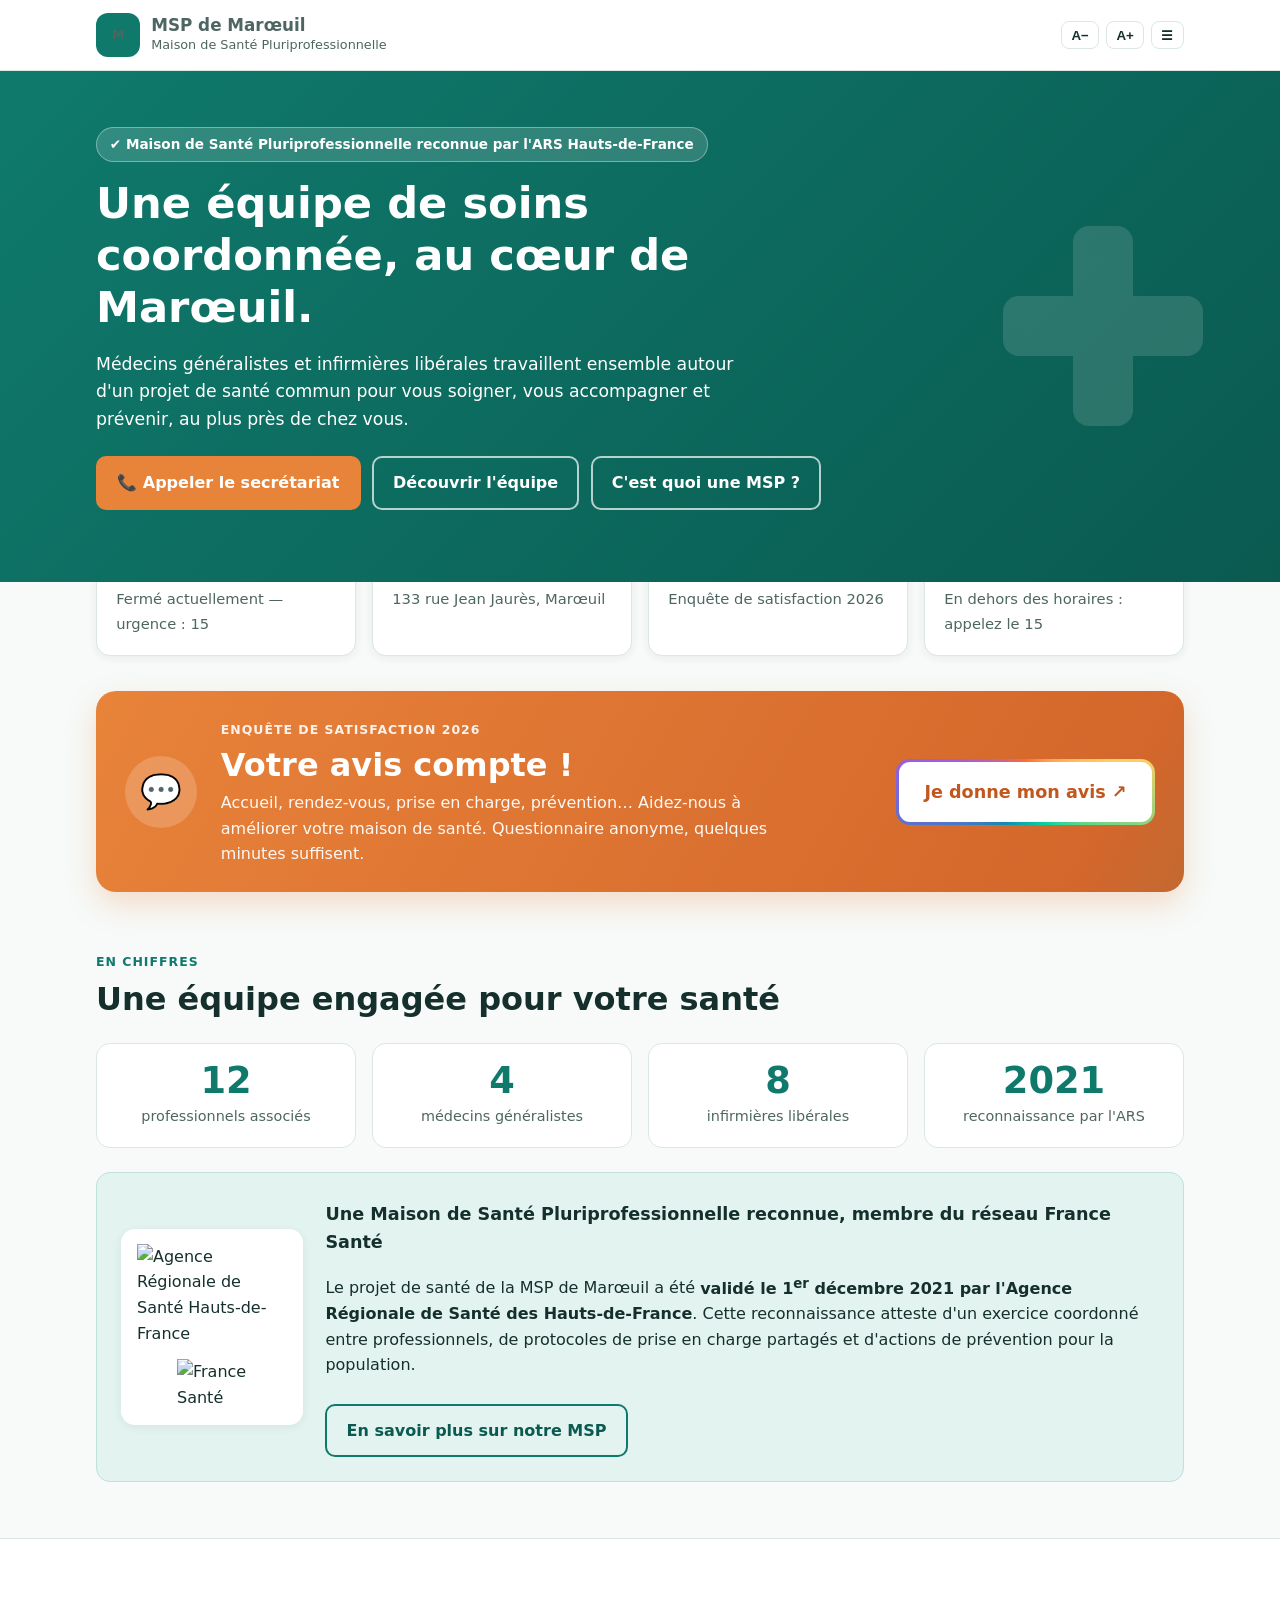
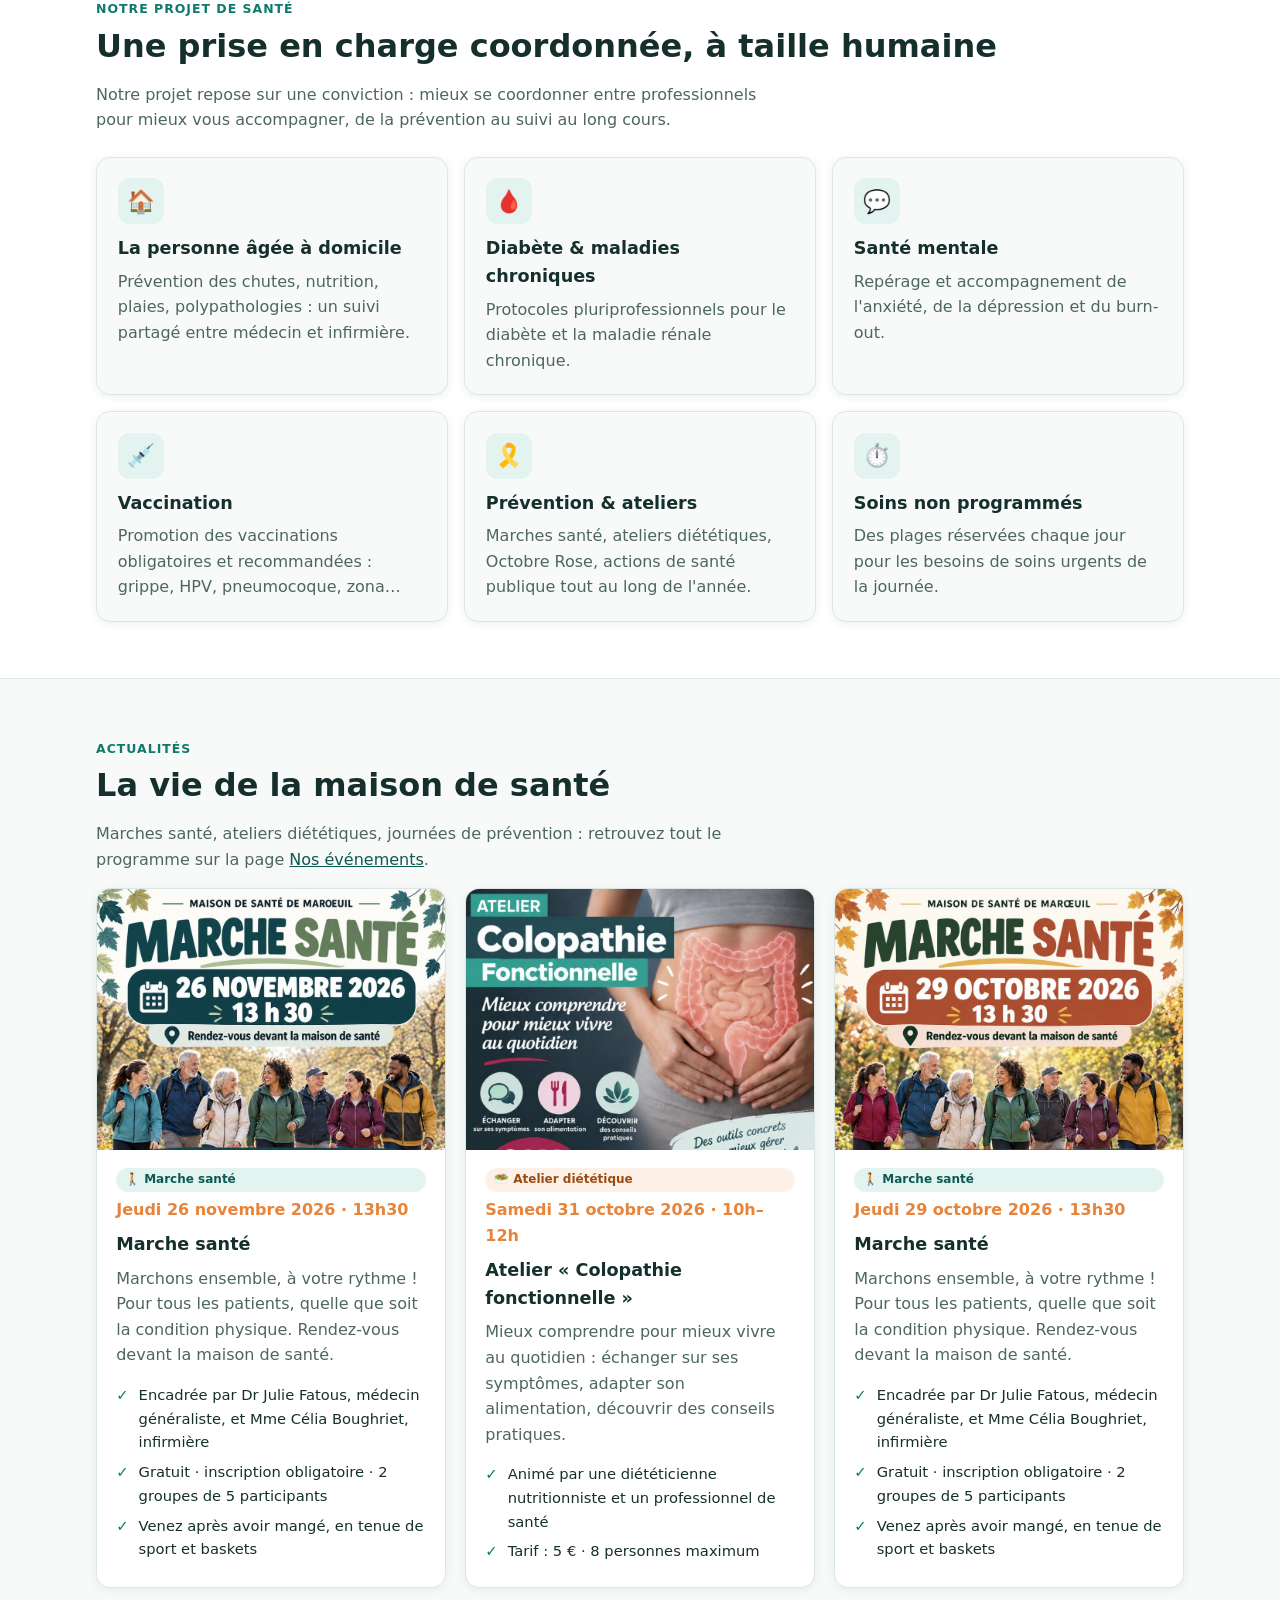
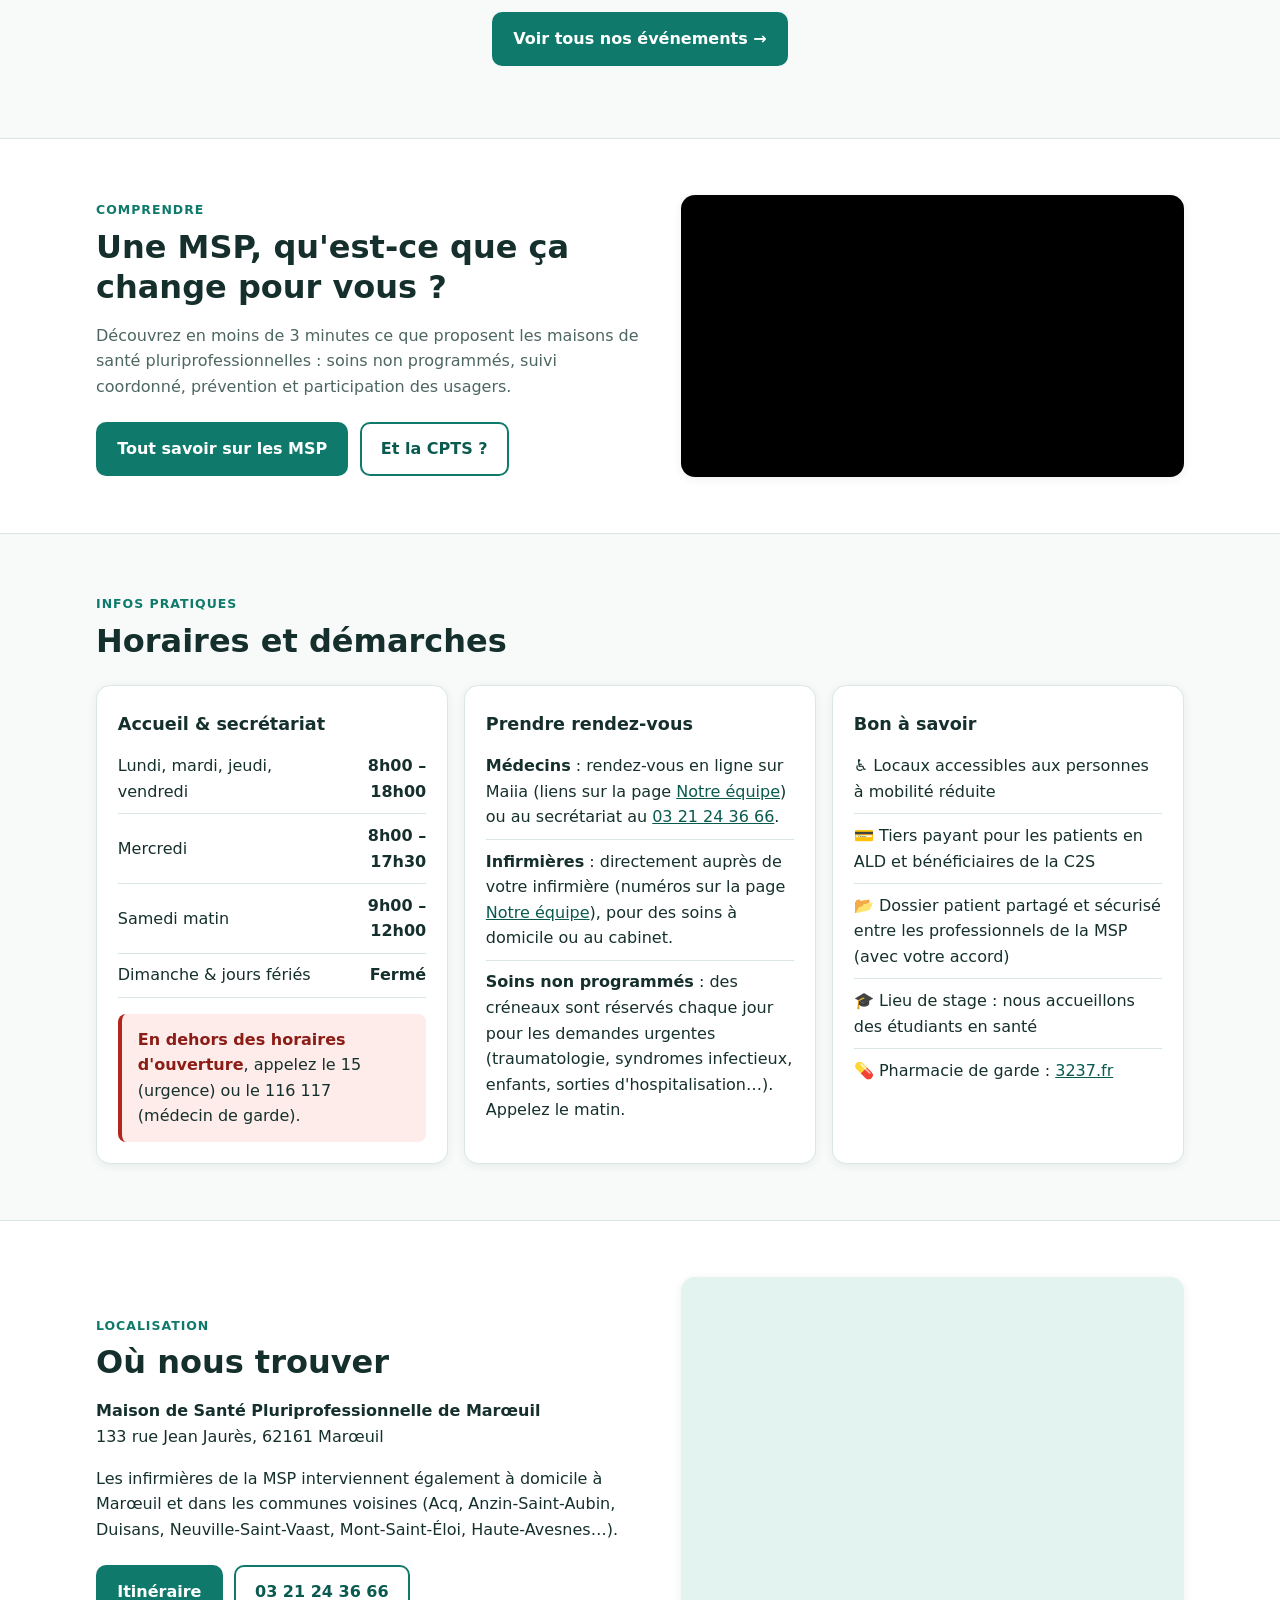
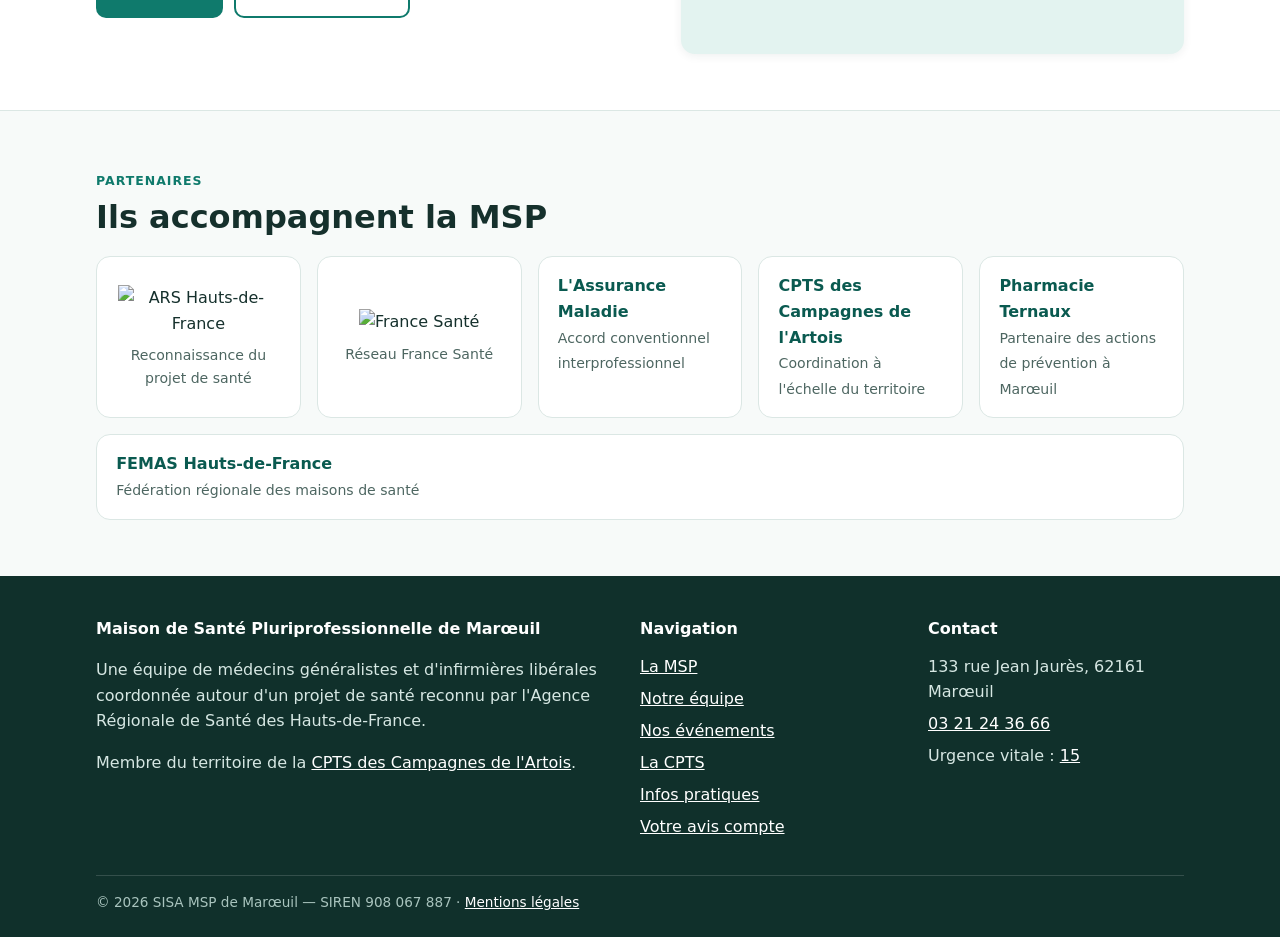
==== commit e8af080f: "Add files via upload" ====
--- a/index.html
+++ b/index.html
@@ -5,7 +5,7 @@
 <meta name="viewport" content="width=device-width, initial-scale=1">
 <title>MSP de Marœuil — Maison de Santé Pluriprofessionnelle</title>
 <meta name="description" content="Maison de Santé Pluriprofessionnelle de Marœuil reconnue par l'ARS Hauts-de-France : équipe, horaires, actualités et informations pratiques.">
-<link rel="stylesheet" href="style.css?v=4">
+<link rel="stylesheet" href="style.css?v=5">
 <link rel="icon" href="data:image/svg+xml,%3Csvg xmlns='http://www.w3.org/2000/svg' viewBox='0 0 32 32'%3E%3Crect width='32' height='32' rx='8' fill='%230f7a6c'/%3E%3Cpath d='M13 7h6v6h6v6h-6v6h-6v-6H7v-6h6z' fill='%23fff'/%3E%3C/svg%3E">
 </head>
 <body>
@@ -72,9 +72,9 @@
       <div class="stat reveal d3"><div class="num" data-count="2021">2021</div><div class="lbl">reconnaissance par l'ARS</div></div>
     </div>
     <div class="label-ars reveal">
-      <div class="seal"><span><b>ARS</b>Hauts-de-<br>France</span></div>
+      <div class="logos"><img src="images/logo-ars-hdf.png" alt="Agence Régionale de Santé Hauts-de-France" class="logo-ars"><img src="images/logo-france-sante.png" alt="France Santé" class="logo-fs"></div>
       <div>
-        <h3>Une Maison de Santé Pluriprofessionnelle reconnue</h3>
+        <h3>Une Maison de Santé Pluriprofessionnelle reconnue, membre du réseau France Santé</h3>
         <p>Le projet de santé de la MSP de Marœuil a été <strong>validé le 1<sup>er</sup> décembre 2021 par l'Agence Régionale de Santé des Hauts-de-France</strong>. Cette reconnaissance atteste d'un exercice coordonné entre professionnels, de protocoles de prise en charge partagés et d'actions de prévention pour la population.</p>
         <a class="btn outline" href="msp.html" style="margin-top:.6rem">En savoir plus sur notre MSP</a>
       </div>
@@ -103,35 +103,108 @@
     <span class="eyebrow">Actualités</span>
     <h2>La vie de la maison de santé</h2>
     <p class="lead">Marches santé, ateliers diététiques, journées de prévention : retrouvez tout le programme sur la page <a href="evenements.html">Nos événements</a>.</p>
-    <div class="news">
-      <article class="card reveal">
-        <span class="tag orange">À venir</span>
-        <p class="date">Samedi 31 octobre 2026 · 10h–12h</p>
-        <h3>Atelier « Colopathie fonctionnelle »</h3>
-        <p>Mieux comprendre pour mieux vivre au quotidien : échanges sur les symptômes, conseils pratiques et alimentation. Animé par une diététicienne nutritionniste et un professionnel de santé. Tarif : 5 € · 8 personnes maximum.</p>
-        <p><strong>Réservation au secrétariat</strong>, sur place ou au <a href="tel:+33321243666">03 21 24 36 66</a>.</p>
-      </article>
-      <article class="card reveal d1">
-        <span class="tag orange">À venir</span>
-        <p class="date">Jeudis 29 octobre &amp; 26 novembre 2026 · départ 13h30</p>
-        <h3>Marche santé</h3>
-        <p>Marchons ensemble, à votre rythme ! Gratuit, sur inscription · 10 places maximum.</p>
-        <p><strong>Inscription auprès de la maison de santé</strong> au <a href="tel:+33321243666">03 21 24 36 66</a>.</p>
-      </article>
-      <article class="card reveal d2">
-        <span class="tag">Enquête</span>
-        <p class="date">2026</p>
-        <h3>Votre avis compte !</h3>
-        <p>Aidez-nous à améliorer l'accueil et l'organisation de la maison de santé en répondant à notre enquête de satisfaction anonyme. Quelques minutes suffisent.</p>
-        <p><a class="btn primary glow" href="https://docs.google.com/forms/d/e/1FAIpQLSfsdzzro67EBps7XQVcpXzmyrs85FIGmVKncSSU0X3LjnEBNA/viewform" target="_blank" rel="noopener" style="margin-top:.6rem">Répondre à l'enquête ↗</a></p>
-      </article>
-      <article class="card past reveal">
-        <span class="tag grey">Retour sur</span>
-        <p class="date">Mercredi 14 octobre 2026</p>
-        <h3>Octobre Rose à la MSP</h3>
-        <p>Après-midi de sensibilisation au dépistage du cancer du sein, avec un atelier d'auto-palpation sur buste animé par Mme Émilie Leroux, sage-femme, en partenariat avec la Pharmacie Ternaux.</p>
-      </article>
-    </div>
+    <div class="events" id="home-events"><article class="event" data-date="2026-04-09" data-type="marche">
+  <button class="poster" data-full="images/marche-2026-04-09.jpg" aria-label="Agrandir l'affiche : Marche santé"><img src="images/marche-2026-04-09.jpg" alt="Affiche : Marche santé – Jeudi 9 avril 2026 · 13h30" loading="lazy"><span class="ribbon">À venir</span></button>
+  <div class="ebody">
+    <span class="tag ">🚶 Marche santé</span>
+    <p class="date">Jeudi 9 avril 2026 · 13h30</p>
+    <h3>Marche santé</h3>
+    <p>Pour tous les patients, quelle que soit la condition physique : l'important, c'est de marcher ensemble, à son rythme.</p>
+    <ul class="ticks"><li>Encadrée par Dr Julie Fatous et Mme Célia Boughriet</li><li>Gratuit · 2 groupes de 5 participants</li></ul>
+    <a class="btn outline book" href="tel:+33321243666">📞 Réserver : 03 21 24 36 66</a>
+  </div>
+</article>
+<article class="event" data-date="2026-05-07" data-type="marche">
+  <button class="poster" data-full="images/marche-2026-05-07.jpg" aria-label="Agrandir l'affiche : Marche santé"><img src="images/marche-2026-05-07.jpg" alt="Affiche : Marche santé – Jeudi 7 mai 2026 · 13h30" loading="lazy"><span class="ribbon">À venir</span></button>
+  <div class="ebody">
+    <span class="tag ">🚶 Marche santé</span>
+    <p class="date">Jeudi 7 mai 2026 · 13h30</p>
+    <h3>Marche santé</h3>
+    <p>Pour tous les patients, quelle que soit la condition physique : l'important, c'est de marcher ensemble, à son rythme.</p>
+    <ul class="ticks"><li>Encadrée par Dr Julie Fatous et Mme Célia Boughriet</li><li>Gratuit · 2 groupes de 5 participants</li></ul>
+    <a class="btn outline book" href="tel:+33321243666">📞 Réserver : 03 21 24 36 66</a>
+  </div>
+</article>
+<article class="event" data-date="2026-06-13" data-type="atelier">
+  <button class="poster" data-full="images/atelier-diabete-2026-06-13.jpg" aria-label="Agrandir l'affiche : Atelier « Nutrition santé – Patients diabétiques »"><img src="images/atelier-diabete-2026-06-13.jpg" alt="Affiche : Atelier « Nutrition santé – Patients diabétiques » – Samedi 13 juin 2026 · 10h" loading="lazy"><span class="ribbon">À venir</span></button>
+  <div class="ebody">
+    <span class="tag orange">🥗 Atelier diététique</span>
+    <p class="date">Samedi 13 juin 2026 · 10h</p>
+    <h3>Atelier « Nutrition santé – Patients diabétiques »</h3>
+    <p>Apprendre à composer des menus sains et réviser ses connaissances sur l'alimentation équilibrée.</p>
+    <ul class="ticks"><li>Atelier de 2h animé par Mme Clara Masclef, diététicienne nutritionniste</li><li>Tarif : 5 € · 8 personnes maximum</li></ul>
+    <a class="btn outline book" href="tel:+33321243666">📞 Réserver : 03 21 24 36 66</a>
+  </div>
+</article>
+<article class="event" data-date="2026-09-03" data-type="marche">
+  <button class="poster" data-full="images/marche-2026-09-03.jpg" aria-label="Agrandir l'affiche : Marche santé"><img src="images/marche-2026-09-03.jpg" alt="Affiche : Marche santé – Jeudi 3 septembre 2026 · 13h30" loading="lazy"><span class="ribbon">À venir</span></button>
+  <div class="ebody">
+    <span class="tag ">🚶 Marche santé</span>
+    <p class="date">Jeudi 3 septembre 2026 · 13h30</p>
+    <h3>Marche santé</h3>
+    <p>Marcher ensemble, c'est prendre soin de soi ! Un moment convivial et bénéfique pour la santé.</p>
+    <ul class="ticks"><li>Encadrée par Dr Julie Fatous et Mme Célia Boughriet</li><li>Gratuit · 2 groupes de 5 participants</li></ul>
+    <a class="btn outline book" href="tel:+33321243666">📞 Réserver : 03 21 24 36 66</a>
+  </div>
+</article>
+<article class="event" data-date="2026-09-19" data-type="atelier">
+  <button class="poster" data-full="images/atelier-menopause-2026-09-19.jpg" aria-label="Agrandir l'affiche : Atelier « Nutrition santé – Ménopause »"><img src="images/atelier-menopause-2026-09-19.jpg" alt="Affiche : Atelier « Nutrition santé – Ménopause » – Samedi 19 septembre 2026 · 10h" loading="lazy"><span class="ribbon">À venir</span></button>
+  <div class="ebody">
+    <span class="tag orange">🥗 Atelier diététique</span>
+    <p class="date">Samedi 19 septembre 2026 · 10h</p>
+    <h3>Atelier « Nutrition santé – Ménopause »</h3>
+    <p>Prise de poids, ballonnements, bouffées de chaleur : les aliments à favoriser pendant la ménopause.</p>
+    <ul class="ticks"><li>Atelier de 2h animé par Mme Clara Masclef, diététicienne nutritionniste</li><li>Tarif : 5 € · 8 personnes maximum</li></ul>
+    <a class="btn outline book" href="tel:+33321243666">📞 Réserver : 03 21 24 36 66</a>
+  </div>
+</article>
+<article class="event" data-date="2026-10-14" data-type="prevention">
+  <button class="poster" data-full="images/octobre-rose-2026-10-14.jpg" aria-label="Agrandir l'affiche : Octobre Rose"><img src="images/octobre-rose-2026-10-14.jpg" alt="Affiche : Octobre Rose – Mercredi 14 octobre 2026 · 14h–16h" loading="lazy"><span class="ribbon">À venir</span></button>
+  <div class="ebody">
+    <span class="tag rose">🎗️ Prévention</span>
+    <p class="date">Mercredi 14 octobre 2026 · 14h–16h</p>
+    <h3>Octobre Rose</h3>
+    <p>Après-midi de sensibilisation au dépistage du cancer du sein : informations, échanges avec des professionnels et atelier d'auto-palpation sur buste 3D.</p>
+    <ul class="ticks"><li>Atelier animé par Mme Émilie Leroux, sage-femme</li><li>En partenariat avec la Pharmacie Ternaux</li></ul>
+    <a class="btn outline book" href="tel:+33321243666">📞 Réserver : 03 21 24 36 66</a>
+  </div>
+</article>
+<article class="event" data-date="2026-10-29" data-type="marche">
+  <button class="poster" data-full="images/marche-2026-10-29.jpg" aria-label="Agrandir l'affiche : Marche santé"><img src="images/marche-2026-10-29.jpg" alt="Affiche : Marche santé – Jeudi 29 octobre 2026 · 13h30" loading="lazy"><span class="ribbon">À venir</span></button>
+  <div class="ebody">
+    <span class="tag ">🚶 Marche santé</span>
+    <p class="date">Jeudi 29 octobre 2026 · 13h30</p>
+    <h3>Marche santé</h3>
+    <p>Marchons ensemble, à votre rythme ! Pour tous les patients, quelle que soit la condition physique. Rendez-vous devant la maison de santé.</p>
+    <ul class="ticks"><li>Encadrée par Dr Julie Fatous, médecin généraliste, et Mme Célia Boughriet, infirmière</li><li>Gratuit · inscription obligatoire · 2 groupes de 5 participants</li><li>Venez après avoir mangé, en tenue de sport et baskets</li></ul>
+    <a class="btn outline book" href="tel:+33321243666">📞 Réserver : 03 21 24 36 66</a>
+  </div>
+</article>
+<article class="event" data-date="2026-10-31" data-type="atelier">
+  <button class="poster" data-full="images/atelier-colopathie-2026-10-31.jpg" aria-label="Agrandir l'affiche : Atelier « Colopathie fonctionnelle »"><img src="images/atelier-colopathie-2026-10-31.jpg" alt="Affiche : Atelier « Colopathie fonctionnelle » – Samedi 31 octobre 2026 · 10h–12h" loading="lazy"><span class="ribbon">À venir</span></button>
+  <div class="ebody">
+    <span class="tag orange">🥗 Atelier diététique</span>
+    <p class="date">Samedi 31 octobre 2026 · 10h–12h</p>
+    <h3>Atelier « Colopathie fonctionnelle »</h3>
+    <p>Mieux comprendre pour mieux vivre au quotidien : échanger sur ses symptômes, adapter son alimentation, découvrir des conseils pratiques.</p>
+    <ul class="ticks"><li>Animé par une diététicienne nutritionniste et un professionnel de santé</li><li>Tarif : 5 € · 8 personnes maximum</li></ul>
+    <a class="btn outline book" href="tel:+33321243666">📞 Réserver : 03 21 24 36 66</a>
+  </div>
+</article>
+<article class="event" data-date="2026-11-26" data-type="marche">
+  <button class="poster" data-full="images/marche-2026-11-26.jpg" aria-label="Agrandir l'affiche : Marche santé"><img src="images/marche-2026-11-26.jpg" alt="Affiche : Marche santé – Jeudi 26 novembre 2026 · 13h30" loading="lazy"><span class="ribbon">À venir</span></button>
+  <div class="ebody">
+    <span class="tag ">🚶 Marche santé</span>
+    <p class="date">Jeudi 26 novembre 2026 · 13h30</p>
+    <h3>Marche santé</h3>
+    <p>Marchons ensemble, à votre rythme ! Pour tous les patients, quelle que soit la condition physique. Rendez-vous devant la maison de santé.</p>
+    <ul class="ticks"><li>Encadrée par Dr Julie Fatous, médecin généraliste, et Mme Célia Boughriet, infirmière</li><li>Gratuit · inscription obligatoire · 2 groupes de 5 participants</li><li>Venez après avoir mangé, en tenue de sport et baskets</li></ul>
+    <a class="btn outline book" href="tel:+33321243666">📞 Réserver : 03 21 24 36 66</a>
+  </div>
+</article>
+</div>
+    <p style="text-align:center;margin-top:1.5rem"><a class="btn solid" href="evenements.html">Voir tous nos événements →</a></p>
+    <div class="lightbox" hidden role="dialog" aria-modal="true" aria-label="Affiche agrandie"><button class="lb-close" aria-label="Fermer">✕</button><img alt=""></div>
   </div>
 </section>
 
@@ -197,7 +270,8 @@
     <span class="eyebrow">Partenaires</span>
     <h2>Ils accompagnent la MSP</h2>
     <div class="partners">
-      <a class="partner reveal" href="https://www.hauts-de-france.ars.sante.fr/" target="_blank" rel="noopener"><strong>ARS Hauts-de-France</strong><span>Reconnaissance du projet de santé</span></a>
+      <a class="partner logo-card reveal" href="https://www.hauts-de-france.ars.sante.fr/" target="_blank" rel="noopener"><img src="images/logo-ars-hdf.png" alt="ARS Hauts-de-France"><span>Reconnaissance du projet de santé</span></a>
+      <div class="partner logo-card reveal"><img src="images/logo-france-sante.png" alt="France Santé"><span>Réseau France Santé</span></div>
       <a class="partner reveal d1" href="https://www.ameli.fr/" target="_blank" rel="noopener"><strong>L'Assurance Maladie</strong><span>Accord conventionnel interprofessionnel</span></a>
       <a class="partner reveal d2" href="https://cptscampagnesartois.fr/" target="_blank" rel="noopener"><strong>CPTS des Campagnes de l'Artois</strong><span>Coordination à l'échelle du territoire</span></a>
       <div class="partner reveal"><strong>Pharmacie Ternaux</strong><span>Partenaire des actions de prévention à Marœuil</span></div>
@@ -228,6 +302,6 @@
   </div>
 </footer>
 <button class="totop" aria-label="Retour en haut">↑</button>
-<script src="main.js?v=4"></script>
+<script src="main.js?v=5"></script>
 </body>
 </html>
--- a/style.css
+++ b/style.css
@@ -276,3 +276,11 @@
 .avis-cta{background:#fff;color:#c2561c;font-size:1.1rem;font-weight:800;padding:1rem 1.6rem;border-radius:14px;white-space:nowrap}
 .avis-cta:hover{background:#fff7f0}
 @media (max-width:760px){.avis-box{grid-template-columns:1fr;text-align:center;justify-items:center}}
+
+/* Logos officiels */
+.label-ars .logos{display:flex;flex-direction:column;align-items:center;gap:.8rem;background:#fff;border-radius:14px;padding:.9rem 1rem;box-shadow:var(--shadow);animation:fadeUp .8s ease both}
+.logos .logo-ars{width:150px;height:auto}
+.logos .logo-fs{width:70px;height:auto}
+@media (max-width:560px){.label-ars .logos{flex-direction:row;justify-content:center}}
+.partner.logo-card{display:flex;flex-direction:column;align-items:center;justify-content:center;text-align:center;gap:.5rem;background:#fff}
+.partner.logo-card img{max-height:70px;width:auto;max-width:160px}
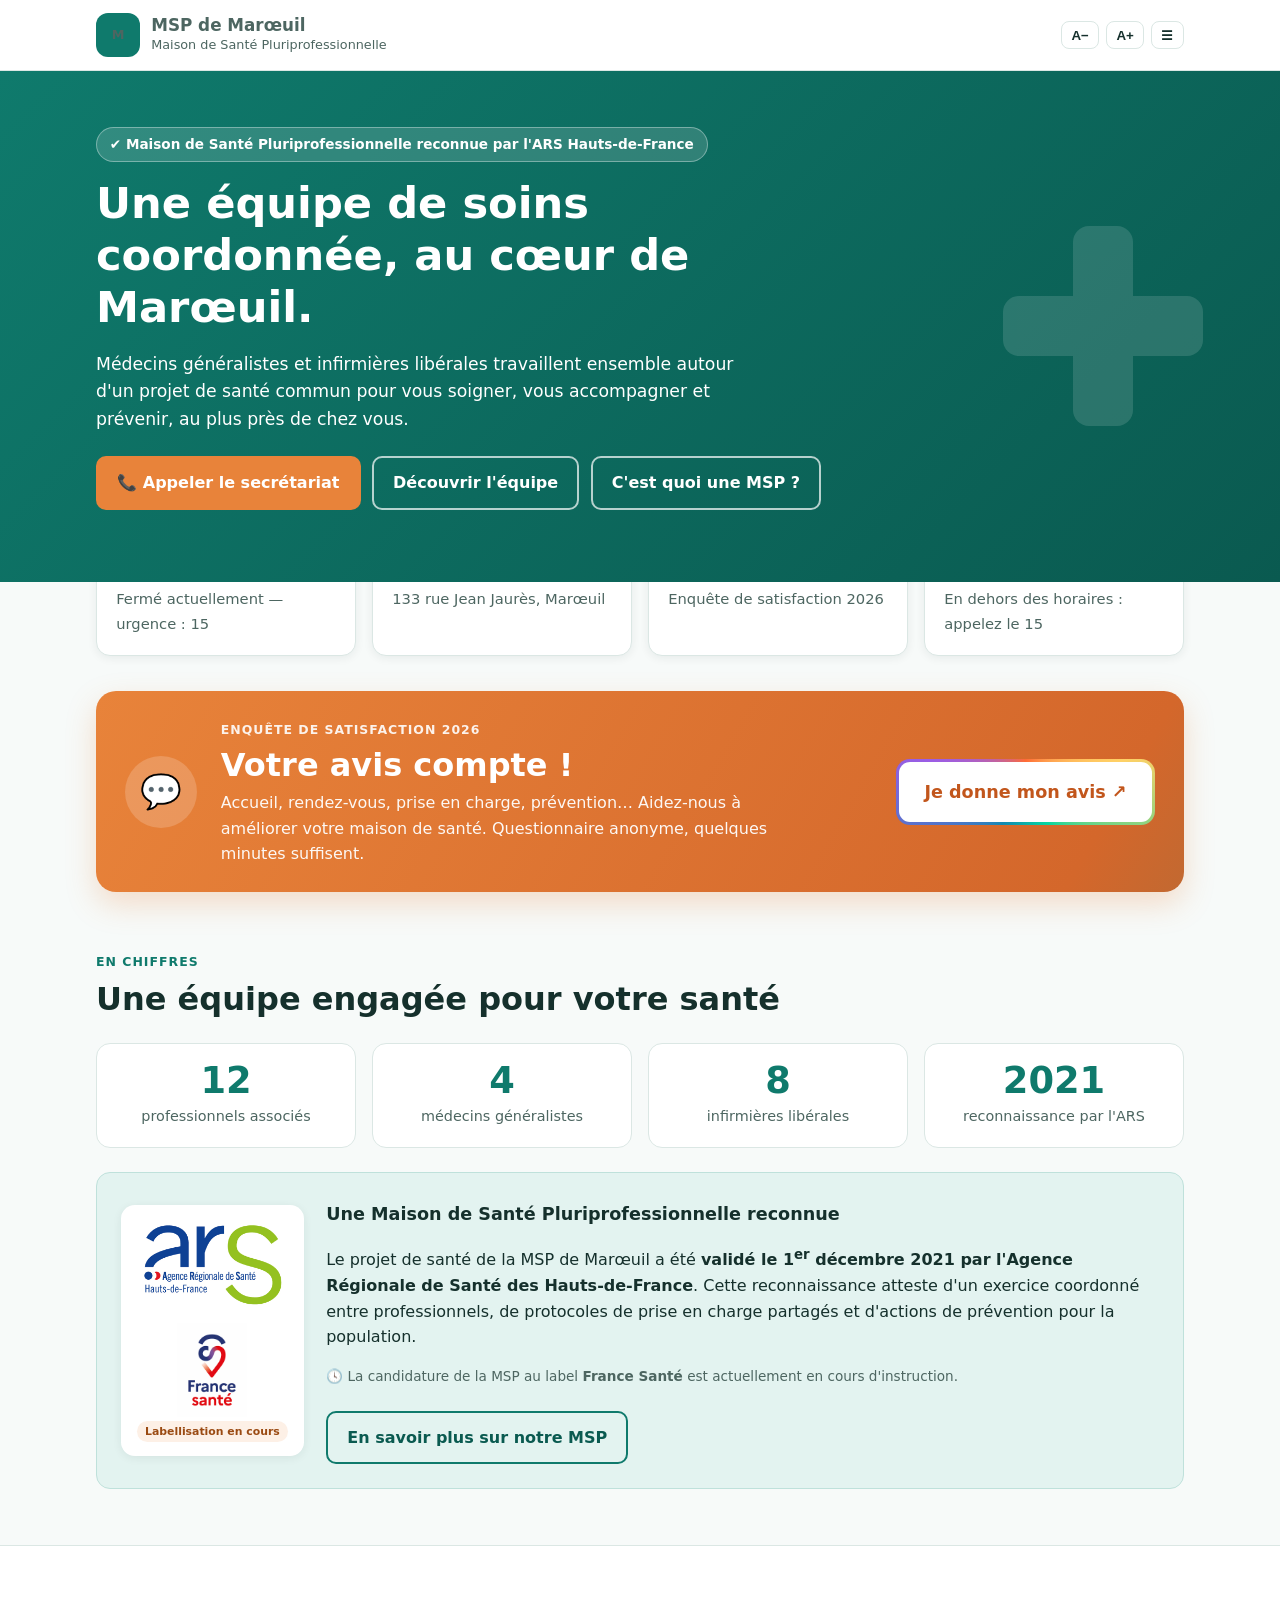
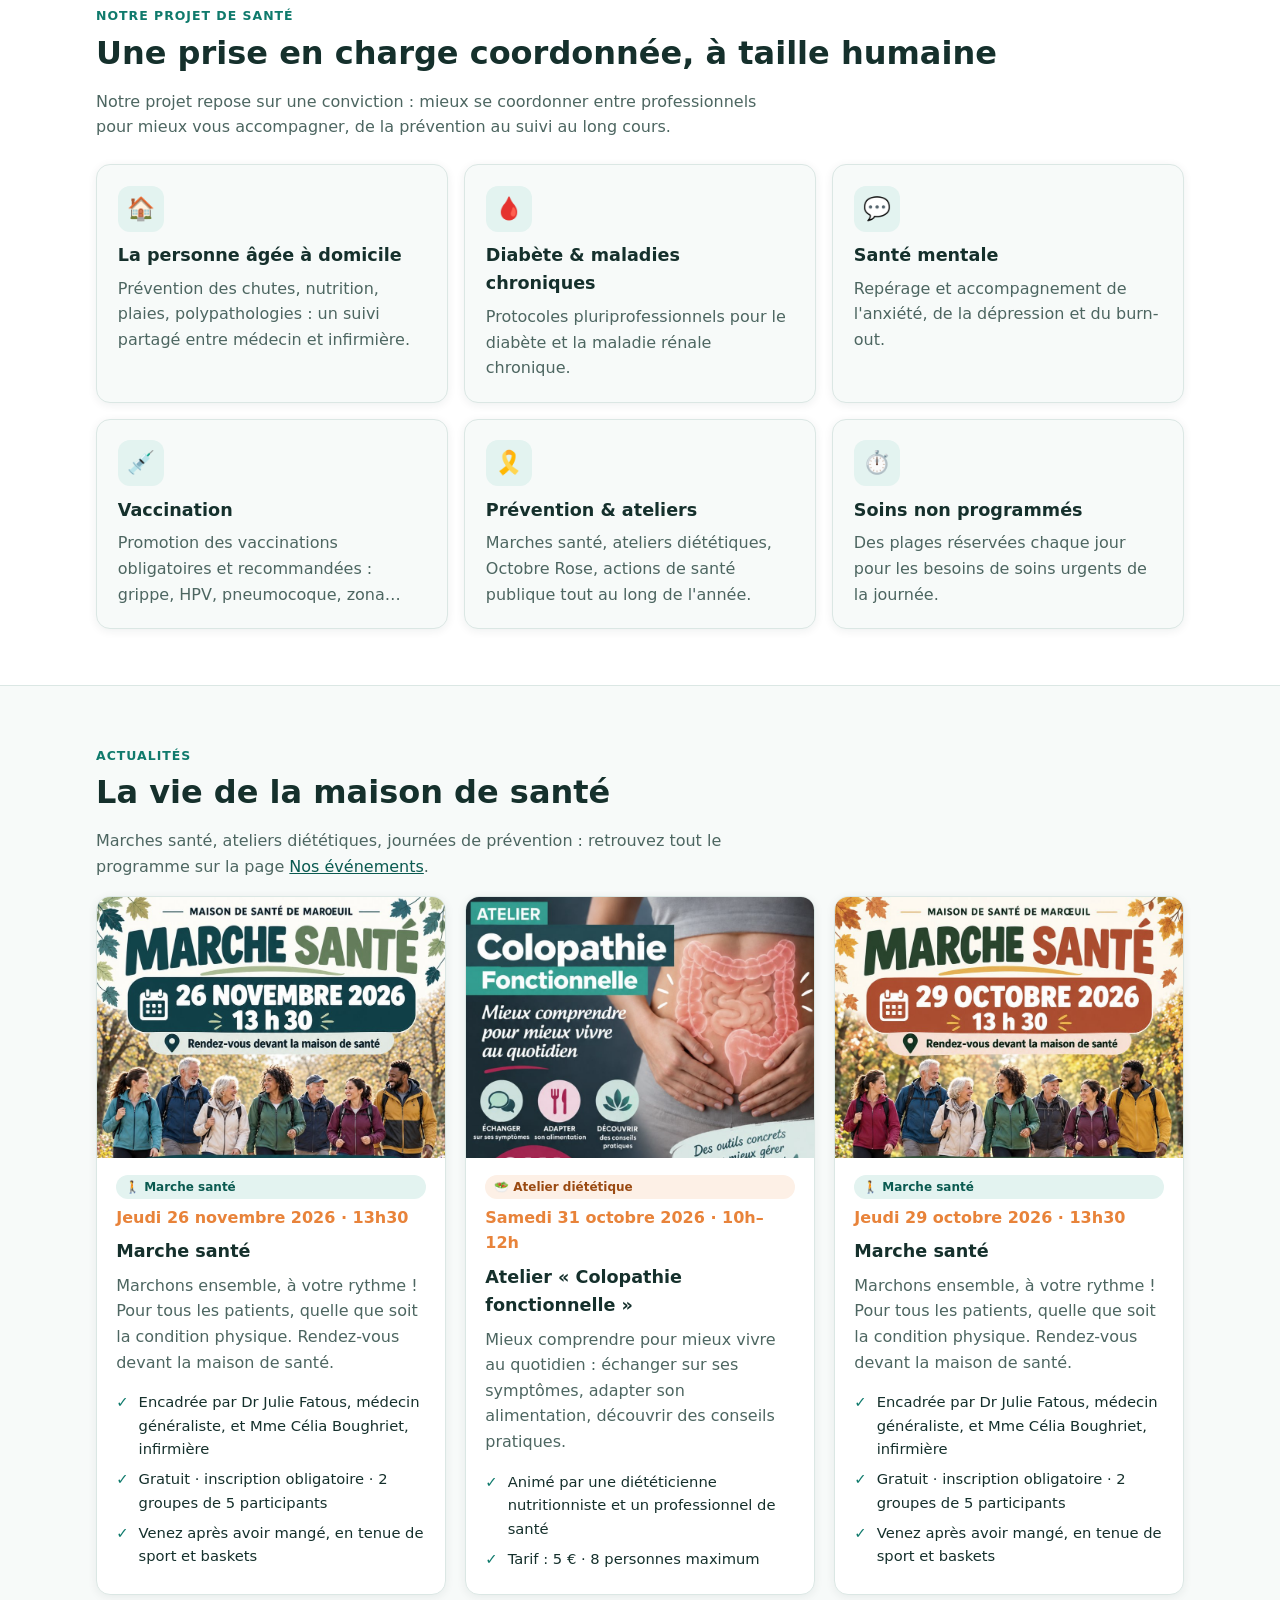
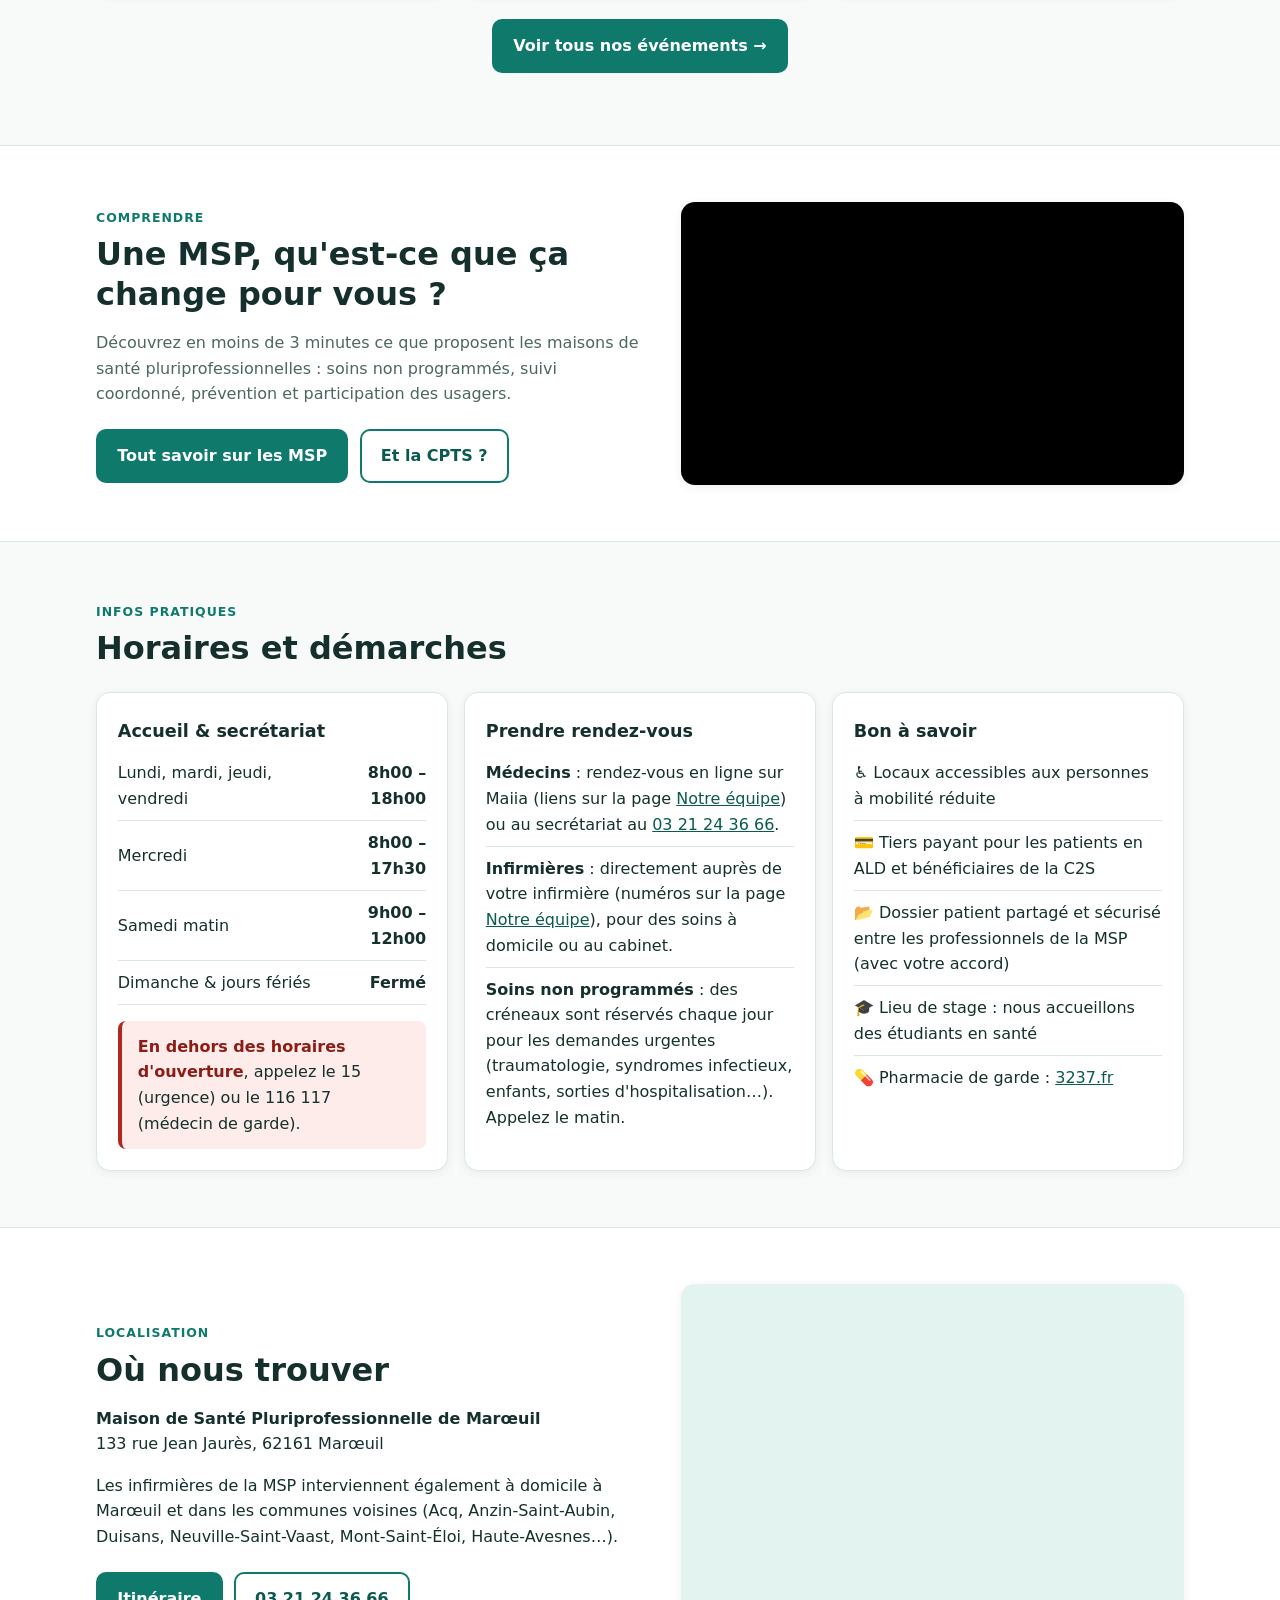
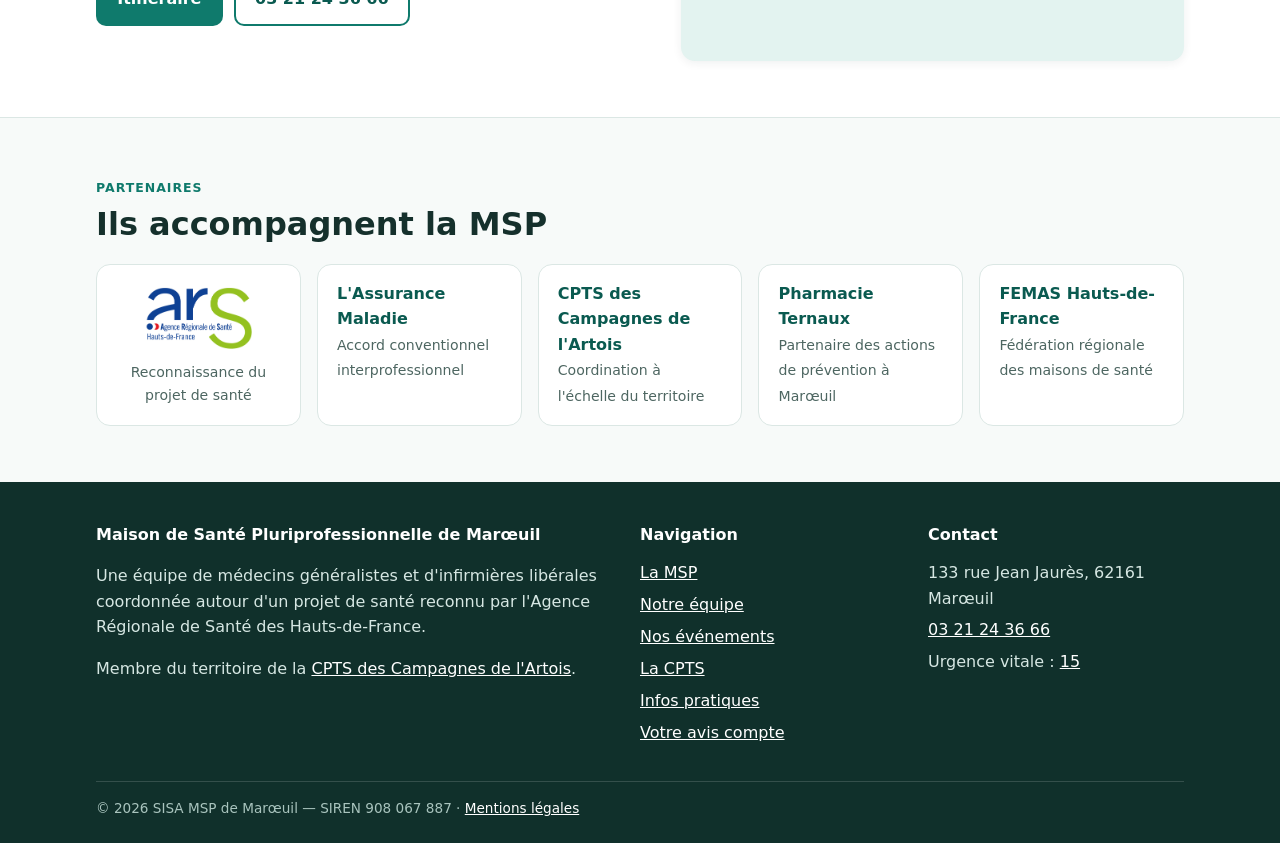
==== commit dbbb710d: "Add files via upload" ====
--- a/index.html
+++ b/index.html
@@ -5,7 +5,7 @@
 <meta name="viewport" content="width=device-width, initial-scale=1">
 <title>MSP de Marœuil — Maison de Santé Pluriprofessionnelle</title>
 <meta name="description" content="Maison de Santé Pluriprofessionnelle de Marœuil reconnue par l'ARS Hauts-de-France : équipe, horaires, actualités et informations pratiques.">
-<link rel="stylesheet" href="style.css?v=5">
+<link rel="stylesheet" href="style.css?v=6">
 <link rel="icon" href="data:image/svg+xml,%3Csvg xmlns='http://www.w3.org/2000/svg' viewBox='0 0 32 32'%3E%3Crect width='32' height='32' rx='8' fill='%230f7a6c'/%3E%3Cpath d='M13 7h6v6h6v6h-6v6h-6v-6H7v-6h6z' fill='%23fff'/%3E%3C/svg%3E">
 </head>
 <body>
@@ -72,10 +72,11 @@
       <div class="stat reveal d3"><div class="num" data-count="2021">2021</div><div class="lbl">reconnaissance par l'ARS</div></div>
     </div>
     <div class="label-ars reveal">
-      <div class="logos"><img src="images/logo-ars-hdf.png" alt="Agence Régionale de Santé Hauts-de-France" class="logo-ars"><img src="images/logo-france-sante.png" alt="France Santé" class="logo-fs"></div>
+      <div class="logos"><img src="images/logo-ars-hdf.png" alt="Agence Régionale de Santé Hauts-de-France" class="logo-ars"><figure class="fs-pending"><img src="images/logo-france-sante.png" alt="France Santé" class="logo-fs"><figcaption>Labellisation en cours</figcaption></figure></div>
       <div>
-        <h3>Une Maison de Santé Pluriprofessionnelle reconnue, membre du réseau France Santé</h3>
+        <h3>Une Maison de Santé Pluriprofessionnelle reconnue</h3>
         <p>Le projet de santé de la MSP de Marœuil a été <strong>validé le 1<sup>er</sup> décembre 2021 par l'Agence Régionale de Santé des Hauts-de-France</strong>. Cette reconnaissance atteste d'un exercice coordonné entre professionnels, de protocoles de prise en charge partagés et d'actions de prévention pour la population.</p>
+        <p class="small" style="margin-top:.5rem">🕓 La candidature de la MSP au label <strong>France Santé</strong> est actuellement en cours d'instruction.</p>
         <a class="btn outline" href="msp.html" style="margin-top:.6rem">En savoir plus sur notre MSP</a>
       </div>
     </div>
@@ -271,7 +272,6 @@
     <h2>Ils accompagnent la MSP</h2>
     <div class="partners">
       <a class="partner logo-card reveal" href="https://www.hauts-de-france.ars.sante.fr/" target="_blank" rel="noopener"><img src="images/logo-ars-hdf.png" alt="ARS Hauts-de-France"><span>Reconnaissance du projet de santé</span></a>
-      <div class="partner logo-card reveal"><img src="images/logo-france-sante.png" alt="France Santé"><span>Réseau France Santé</span></div>
       <a class="partner reveal d1" href="https://www.ameli.fr/" target="_blank" rel="noopener"><strong>L'Assurance Maladie</strong><span>Accord conventionnel interprofessionnel</span></a>
       <a class="partner reveal d2" href="https://cptscampagnesartois.fr/" target="_blank" rel="noopener"><strong>CPTS des Campagnes de l'Artois</strong><span>Coordination à l'échelle du territoire</span></a>
       <div class="partner reveal"><strong>Pharmacie Ternaux</strong><span>Partenaire des actions de prévention à Marœuil</span></div>
--- a/style.css
+++ b/style.css
@@ -284,3 +284,5 @@
 @media (max-width:560px){.label-ars .logos{flex-direction:row;justify-content:center}}
 .partner.logo-card{display:flex;flex-direction:column;align-items:center;justify-content:center;text-align:center;gap:.5rem;background:#fff}
 .partner.logo-card img{max-height:70px;width:auto;max-width:160px}
+.fs-pending{margin:0;display:flex;flex-direction:column;align-items:center;gap:.25rem}
+.fs-pending figcaption{font-size:.68rem;font-weight:700;color:#9a4a12;background:var(--accent-soft);padding:.1rem .5rem;border-radius:999px;white-space:nowrap}
